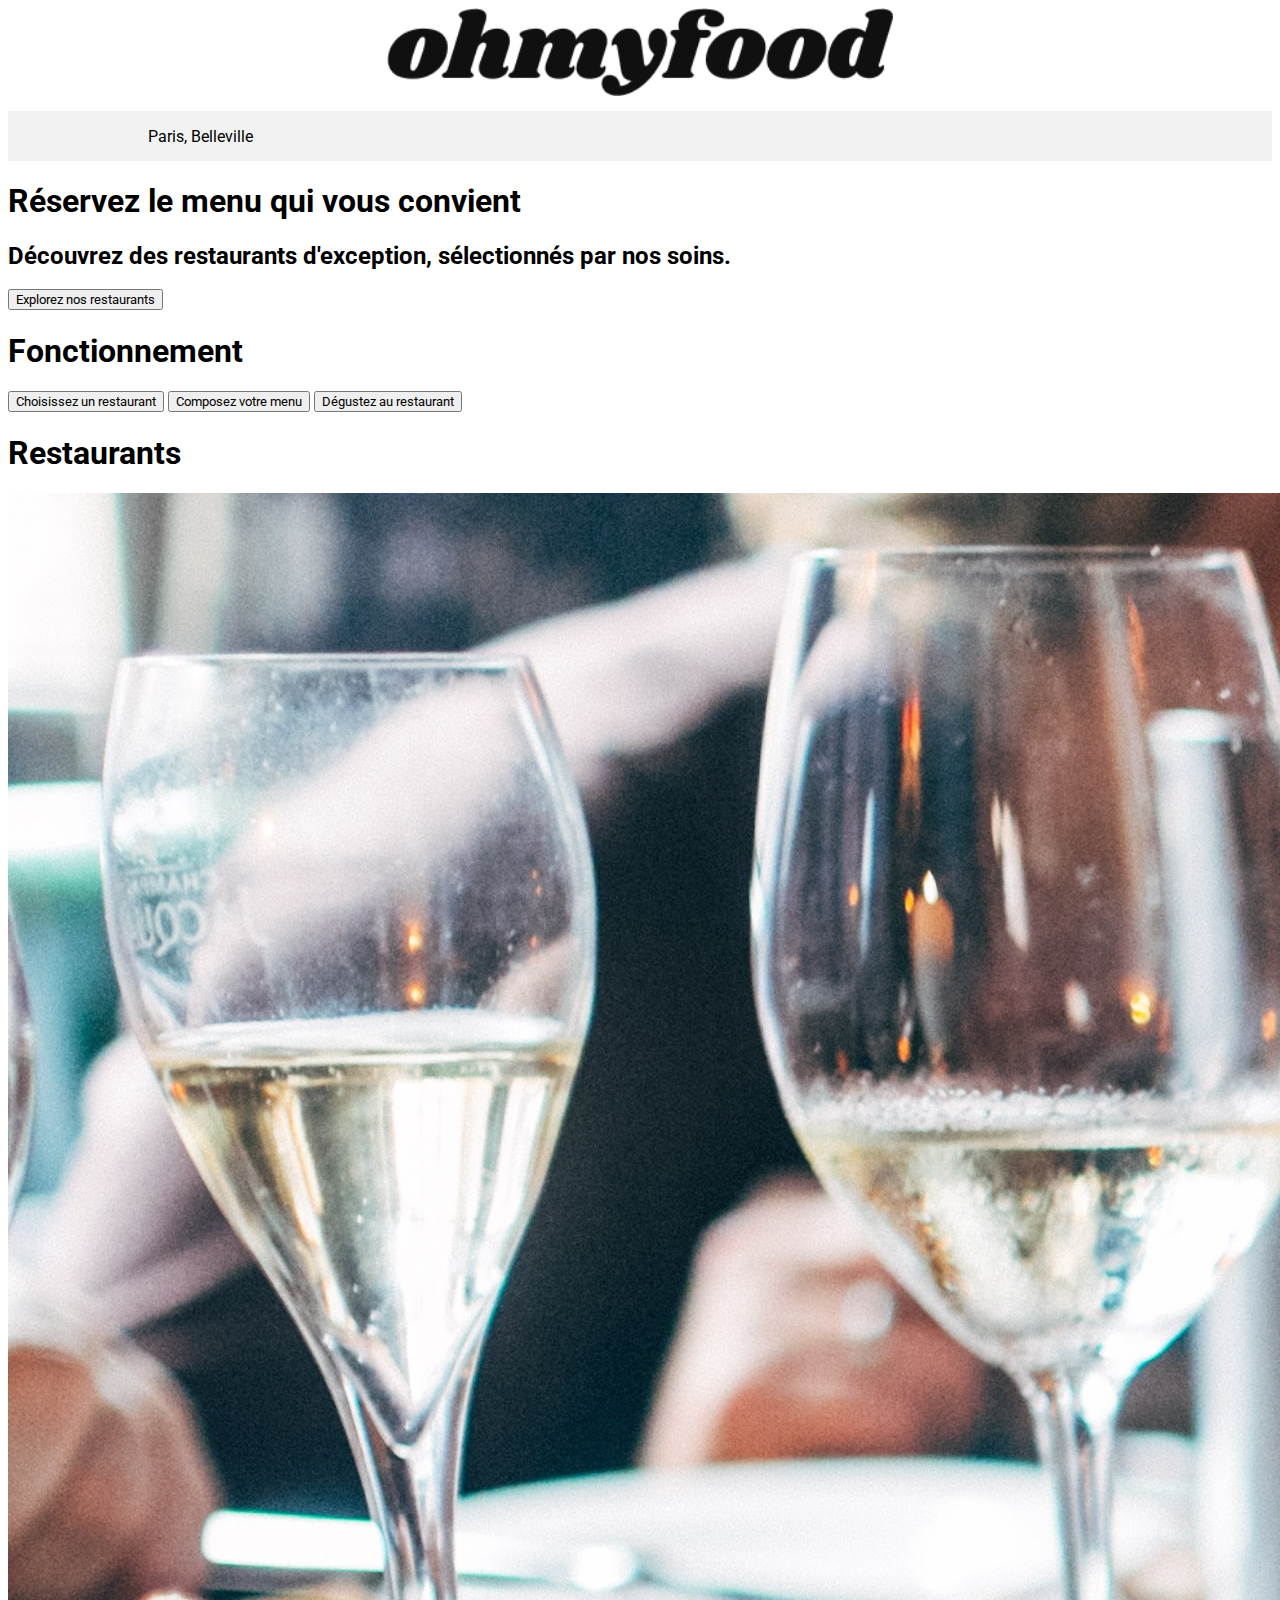
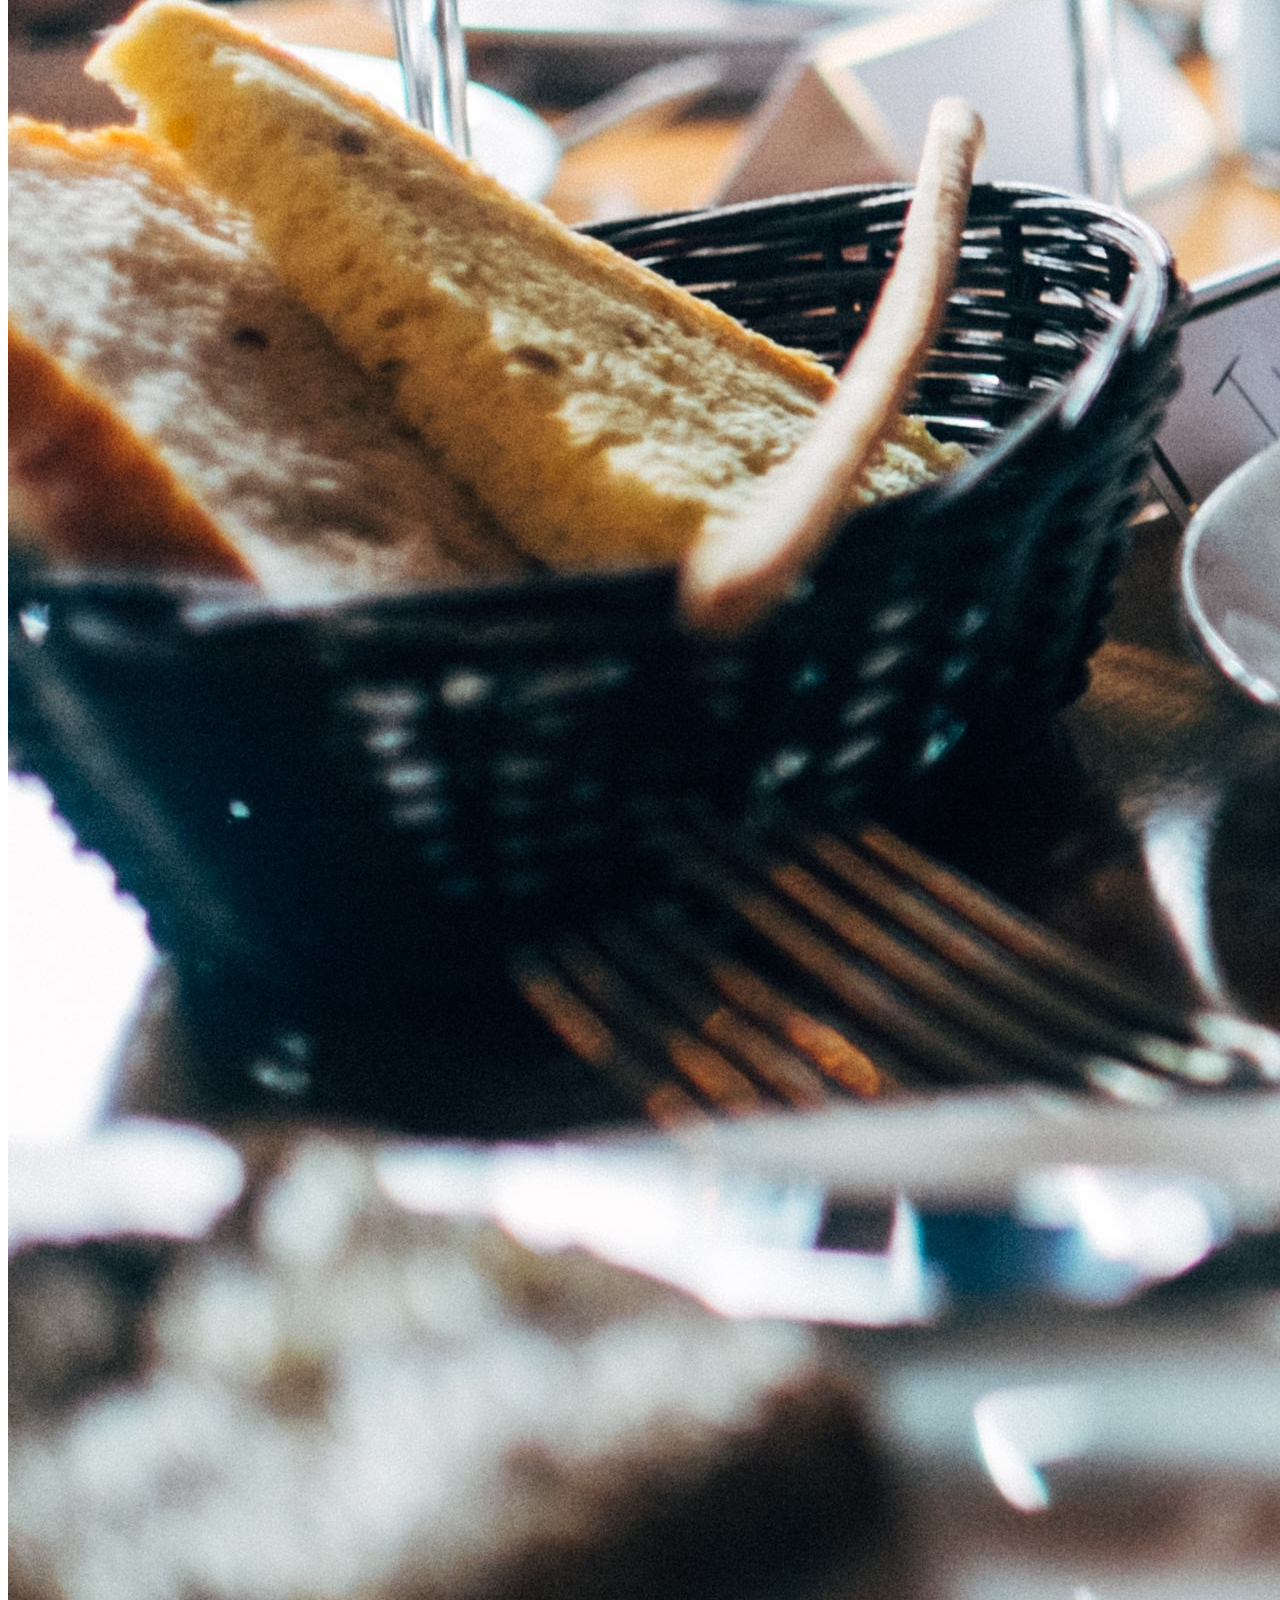
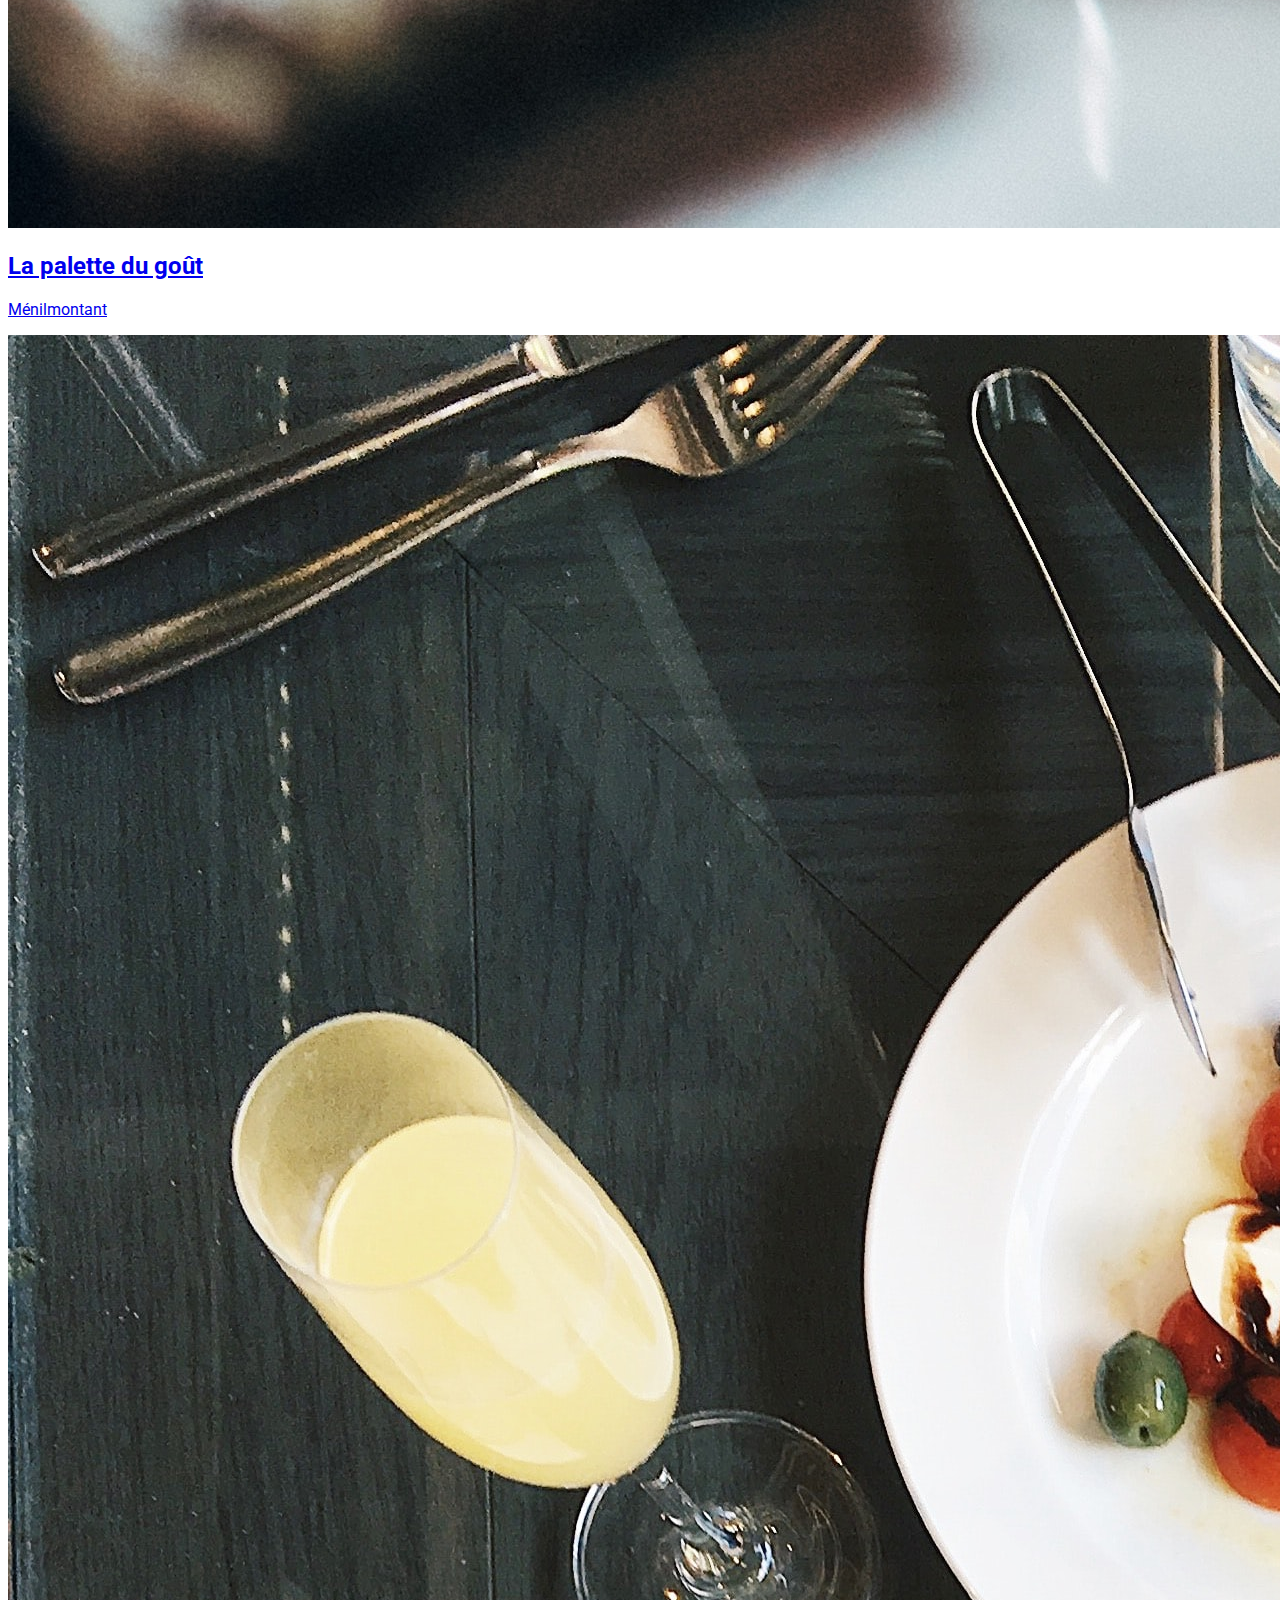
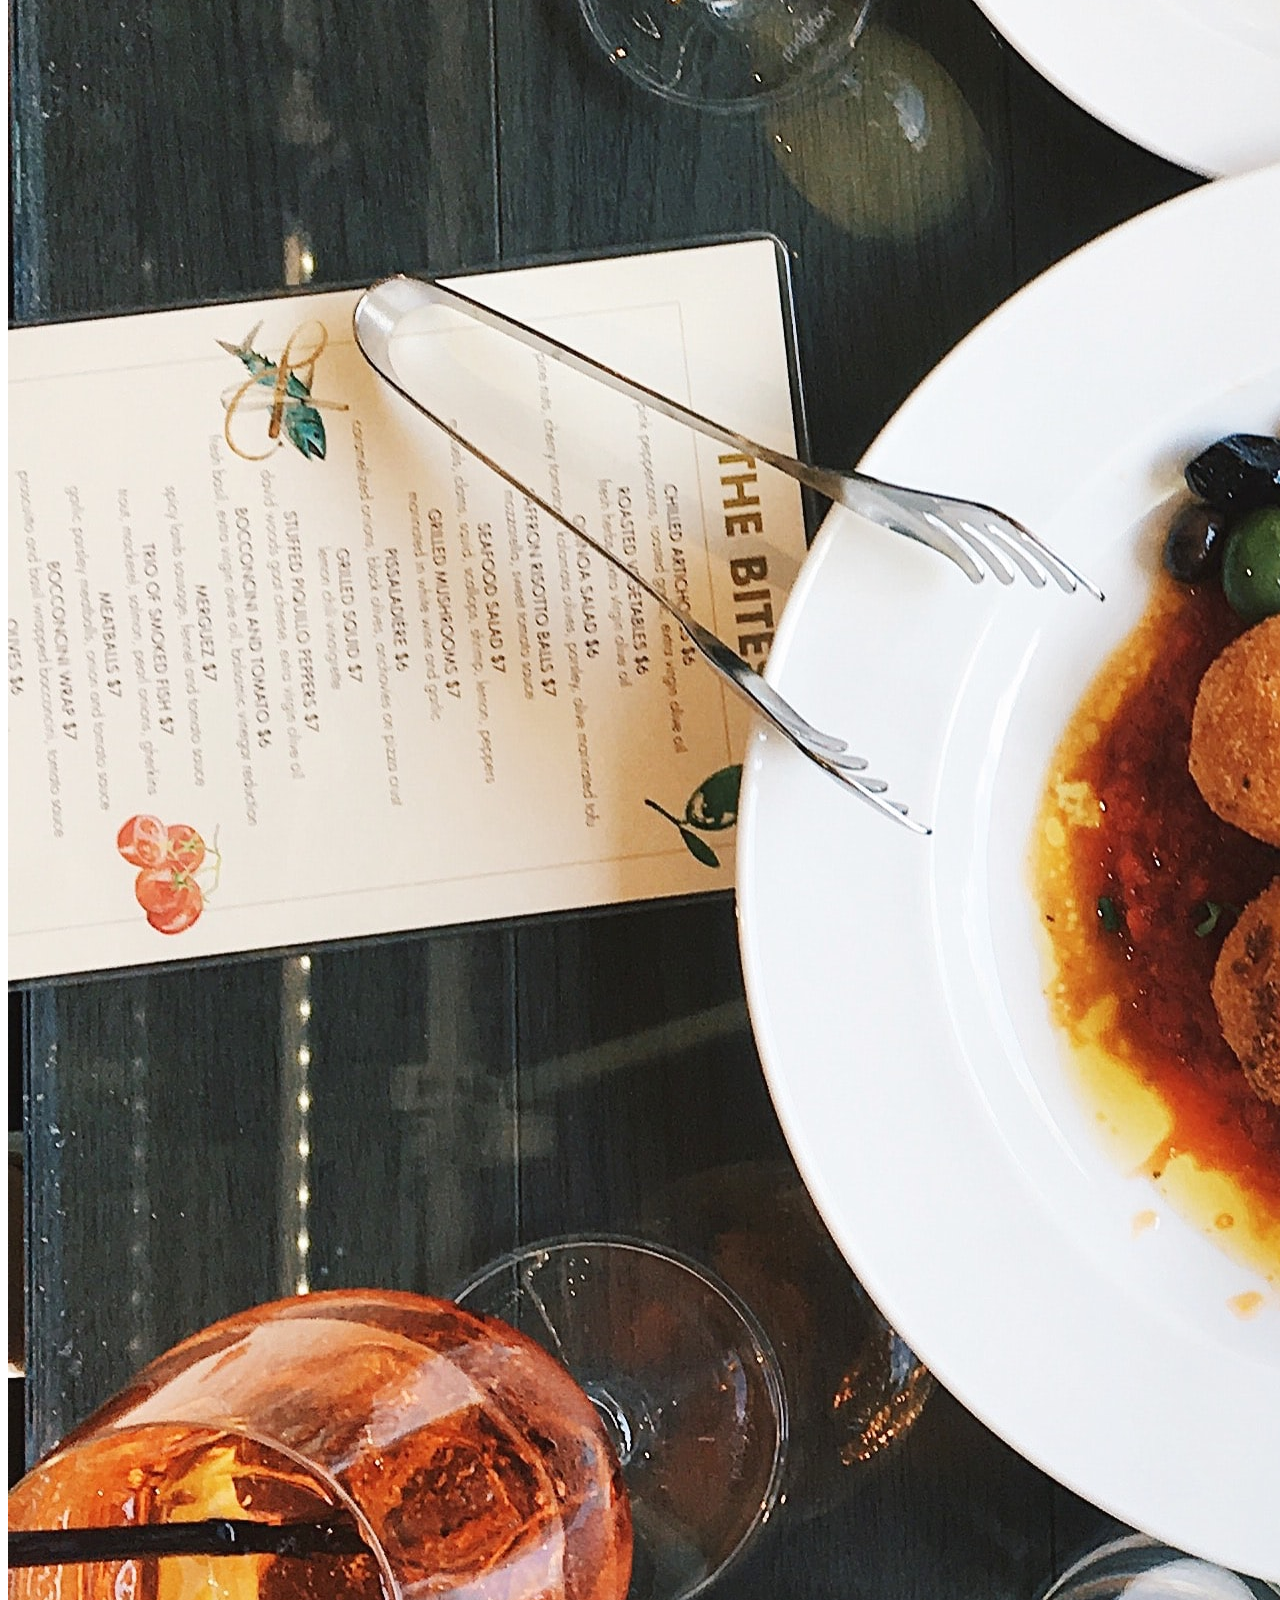
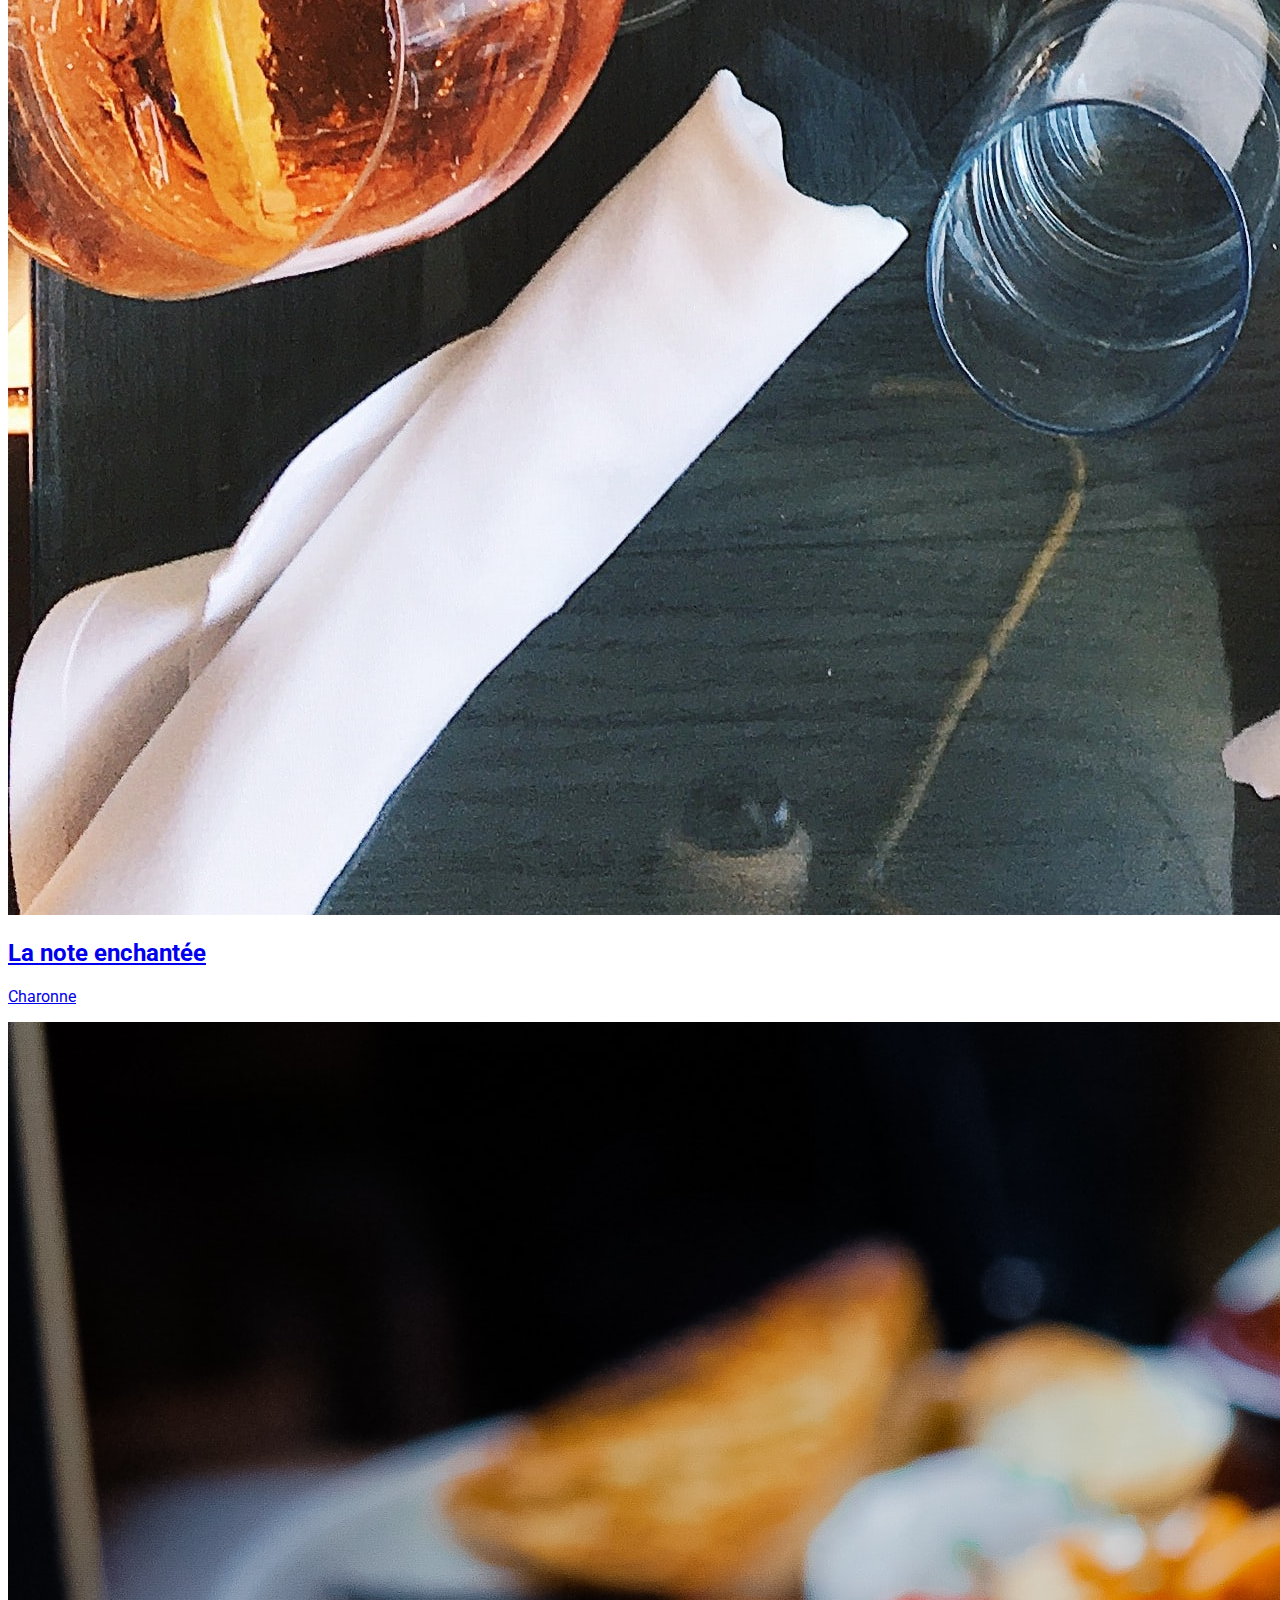
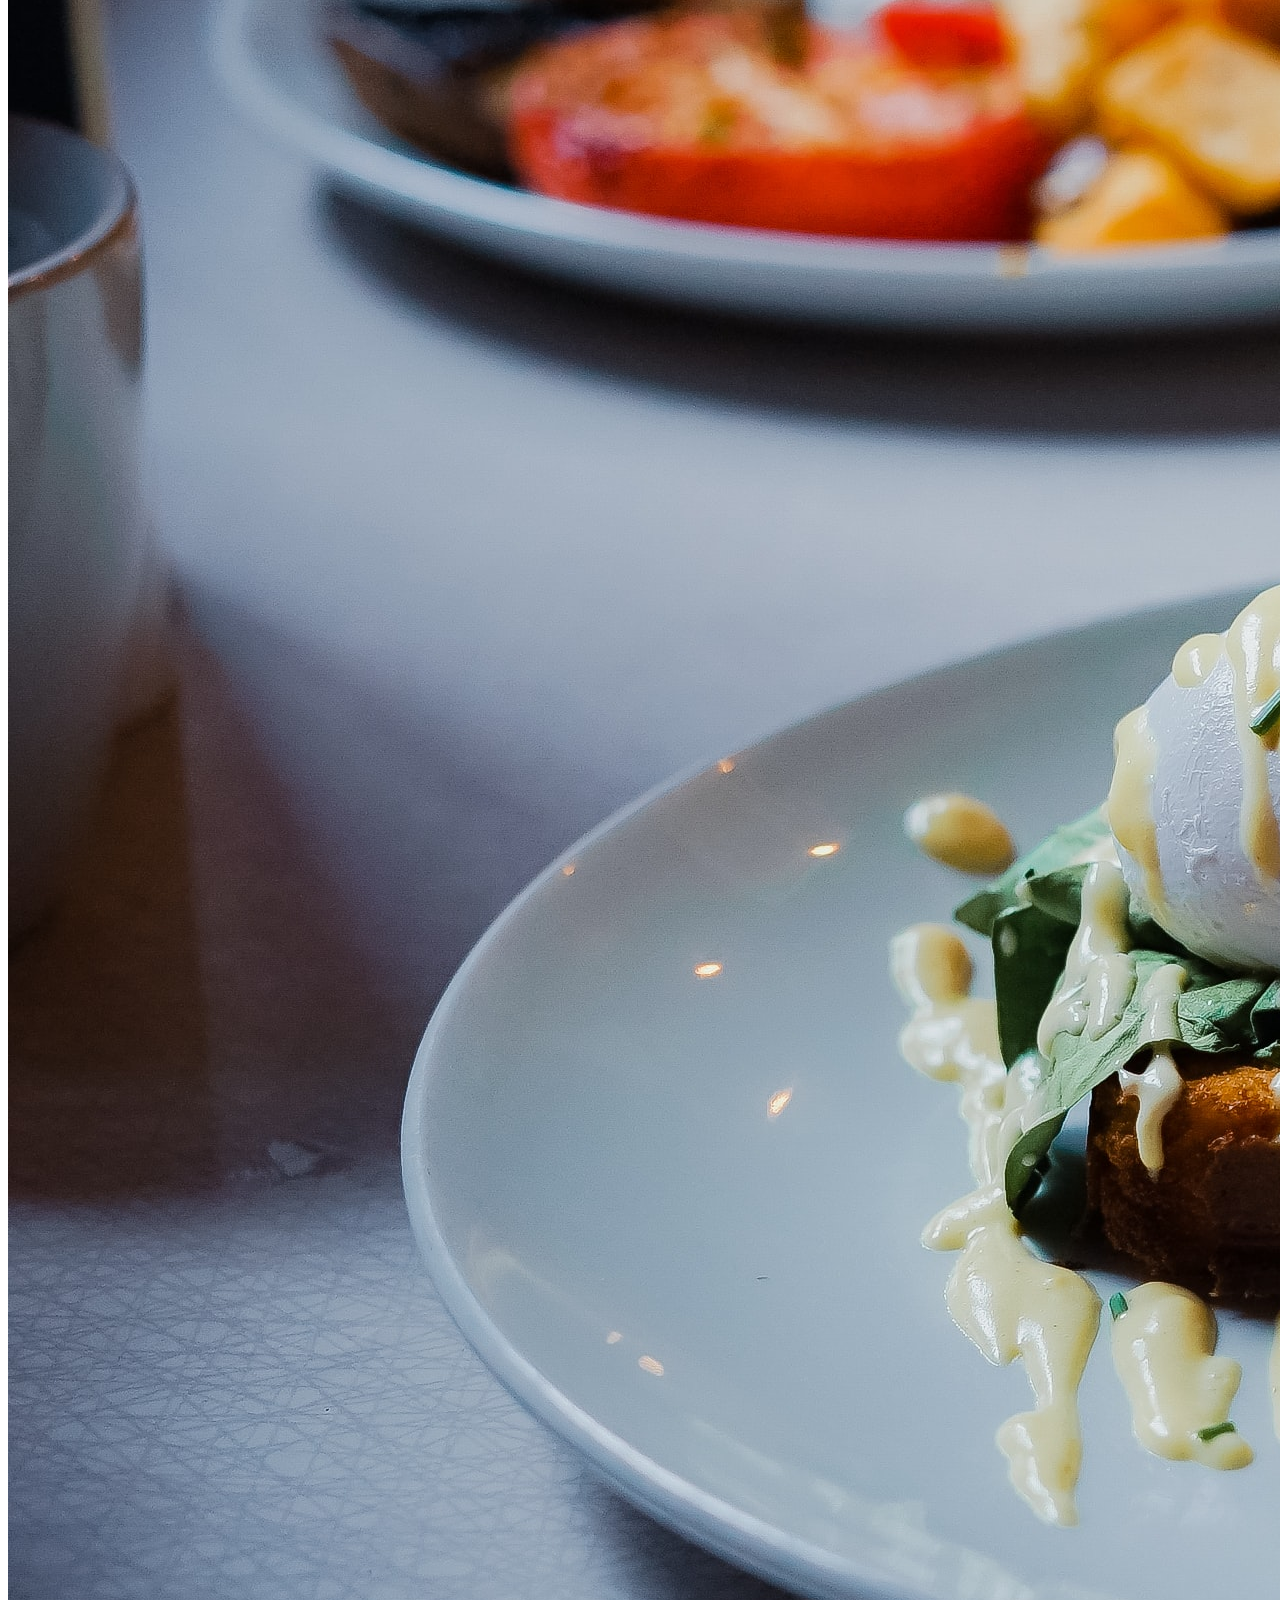
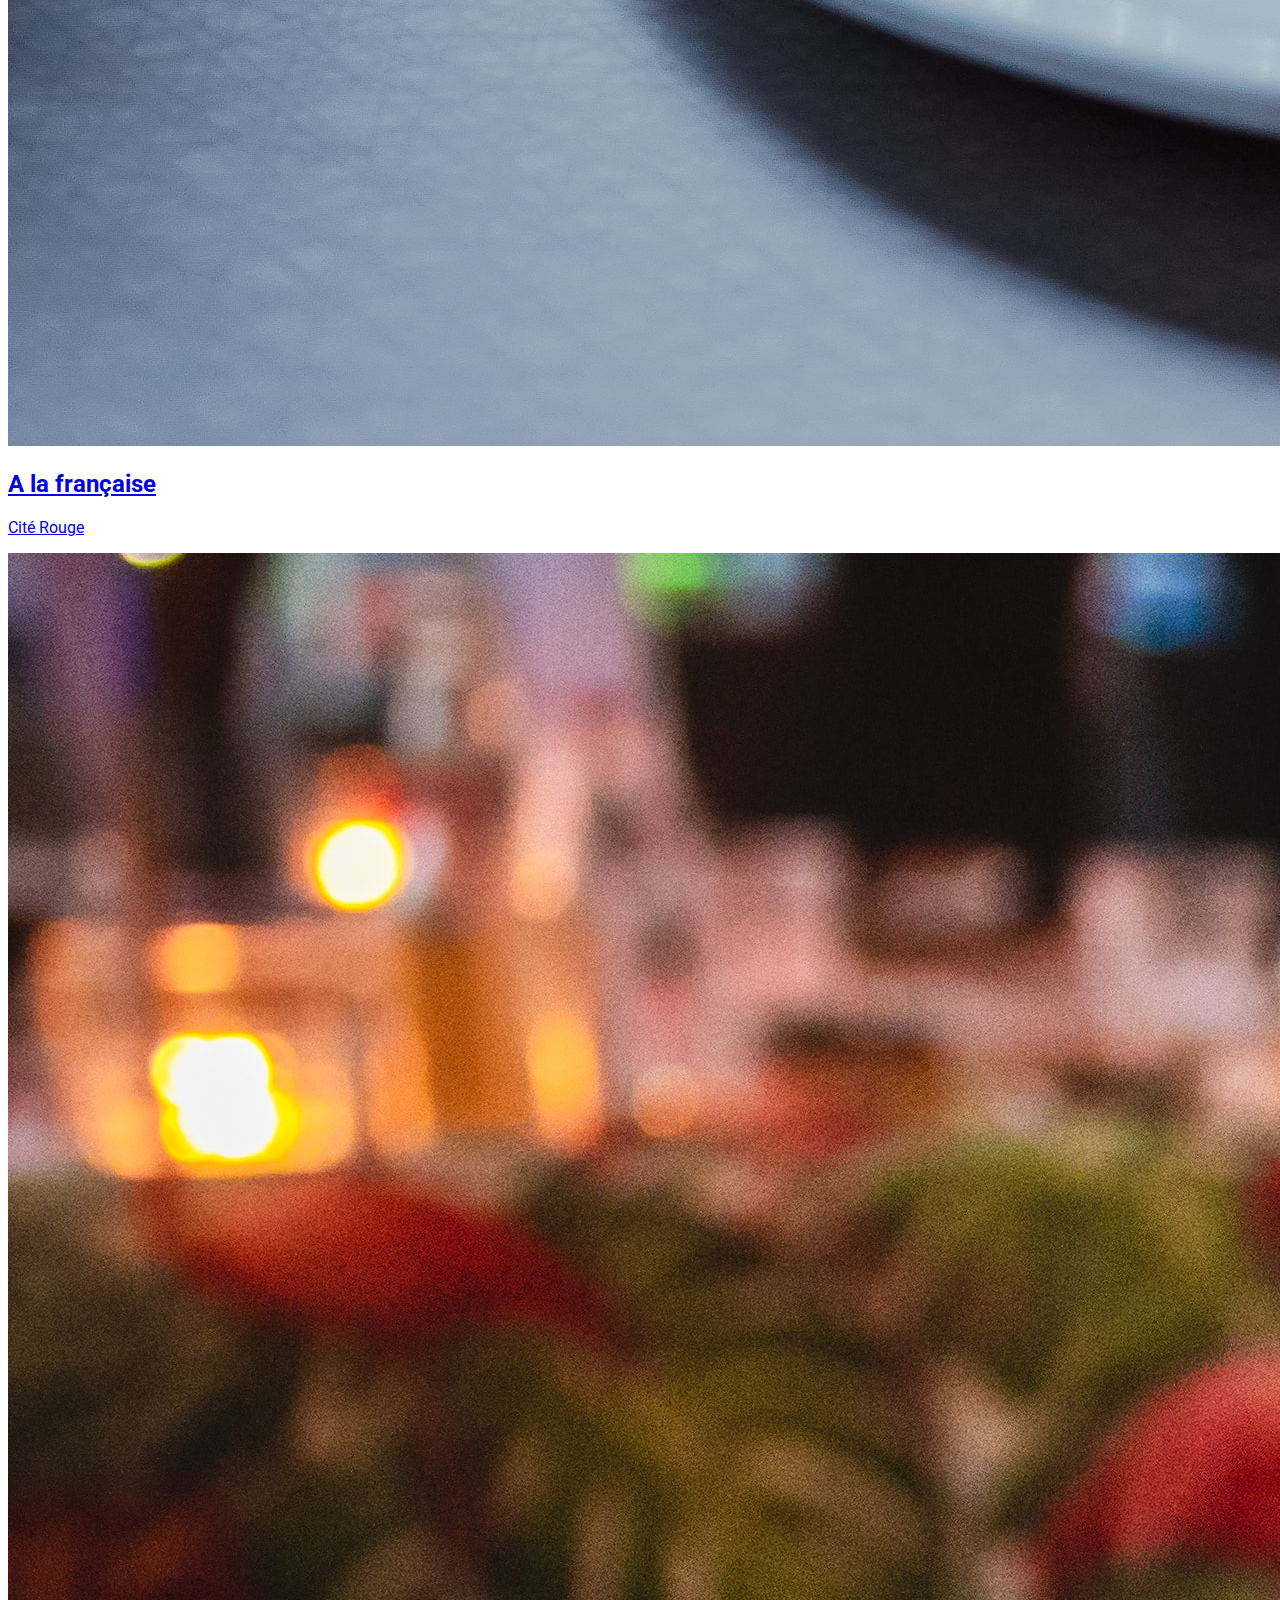
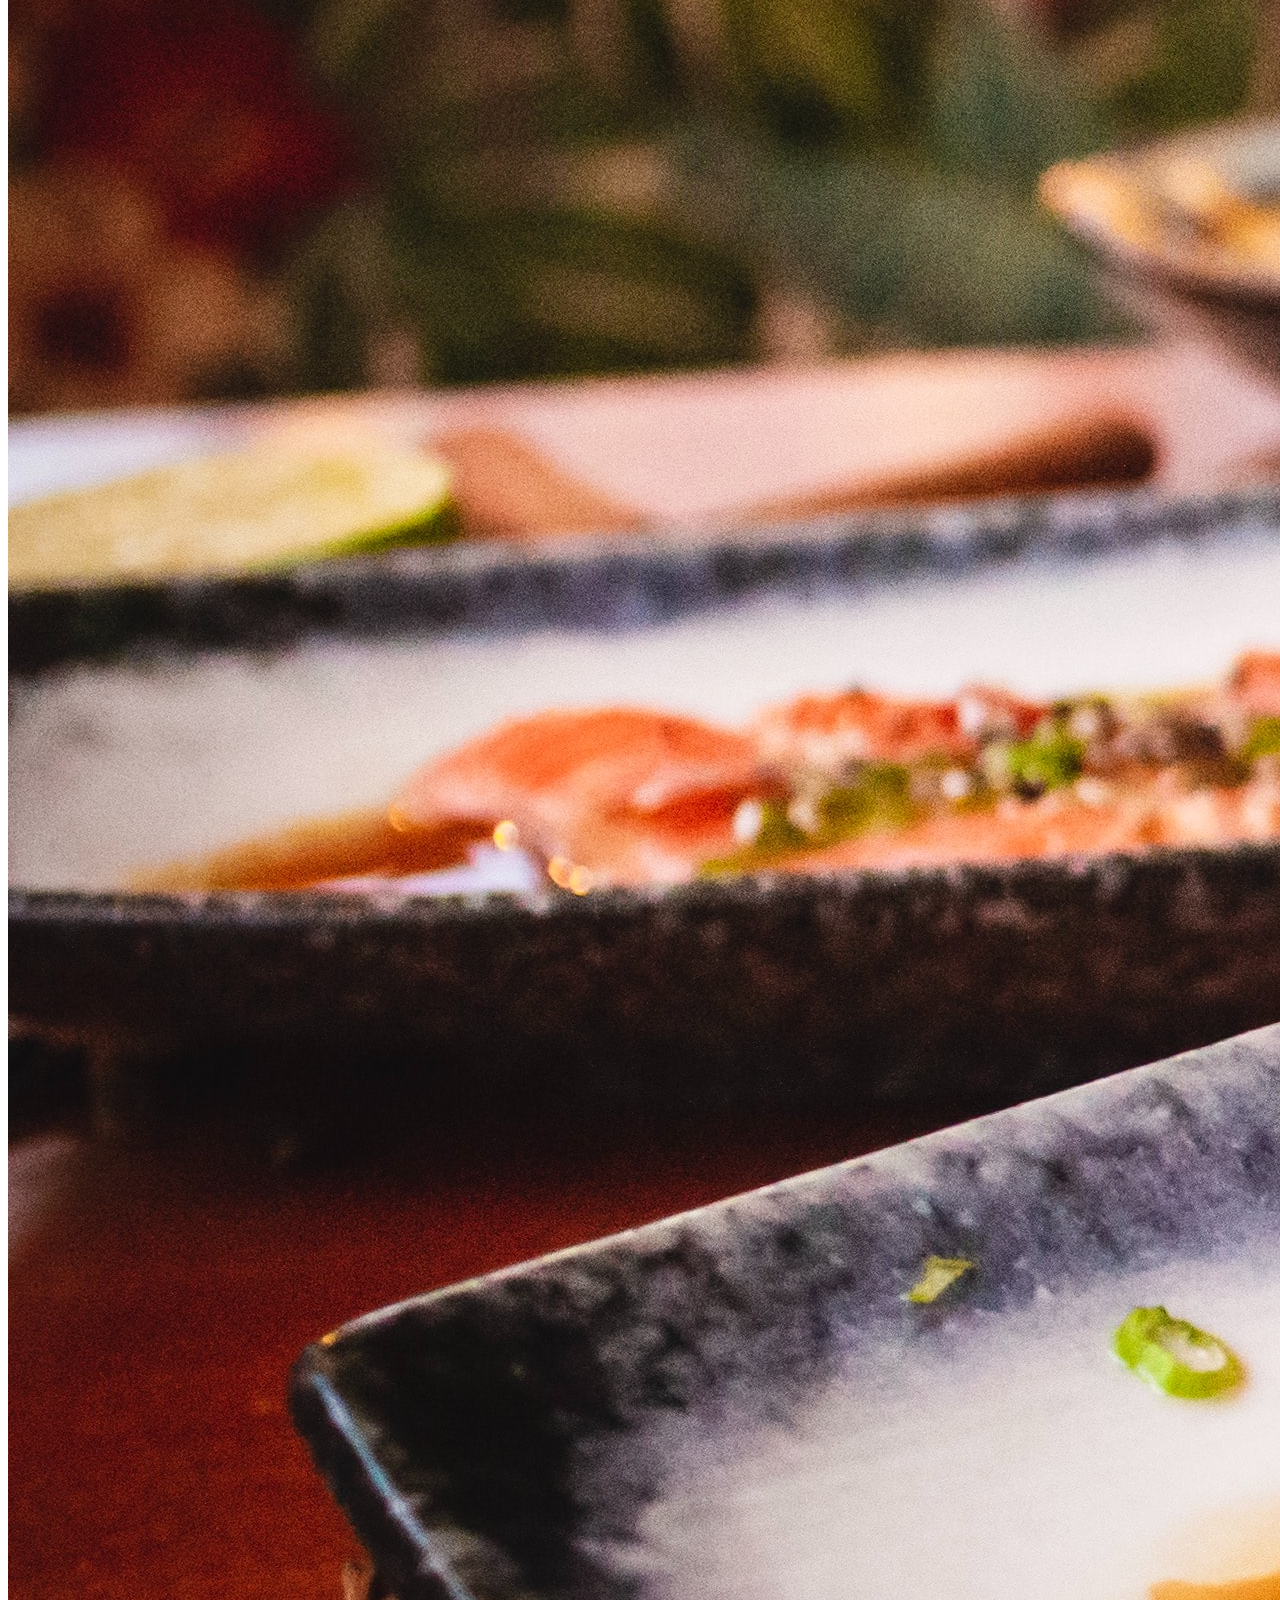
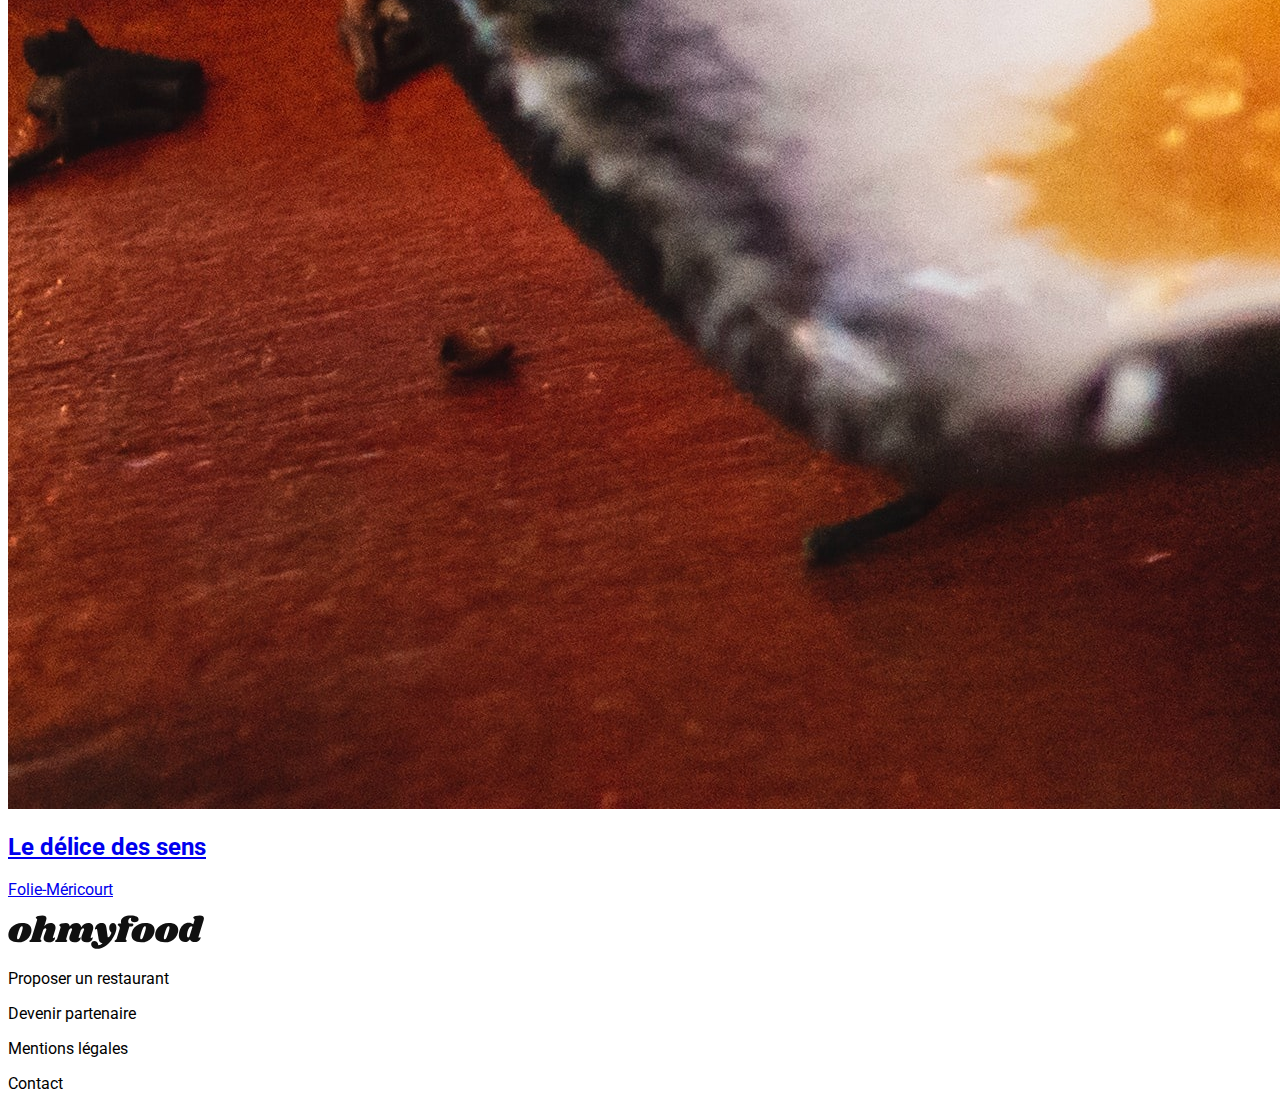
==== index.html @ d199bb00 "rectification mise à jour des dossiers du projet4" ====
<!DOCTYPE html>
<html lang="en">

<head>
   <meta charset="UTF-8">
   <meta name="viewport" content="width=device-width, initial-scale=1.0">
   <title>OhMyFoodParis</title>
   <link rel="stylesheet" href="assets/css/style.css">
   <link rel="stylesheet" href="https://cdnjs.cloudflare.com/ajax/libs/font-awesome/6.2.1/css/all.min.css"
      integrity="sha512-MV7K8+y+gLIBoVD59lQIYicR65iaqukzvf/nwasF0nqhPay5w/9lJmVM2hMDcnK1OnMGCdVK+iQrJ7lzPJQd1w=="
      crossorigin="anonymous" referrerpolicy="no-referrer" />
   <link rel="preconnect" href="https://fonts.googleapis.com">
   <link rel="preconnect" href="https://fonts.gstatic.com" crossorigin>
   <link href="https://fonts.googleapis.com/css2?family=Roboto&family=Shrikhand&display=swap" rel="stylesheet">
</head>

<body>
   <header>
      <div class="accueil-logo">
         <img src="images/logo/ohmyfood.png" alt="Logo Ohmyfood">
      </div>
   </header>
   <main>
      <div class="location">
         <i class="fa-solid fa-location-dot"></i>
         <p>Paris, Belleville</p>
      </div>
      <div>
         <h1 class="reserve">Réservez le menu qui vous convient</h1>
         <h2>Découvrez des restaurants d'exception, sélectionnés par nos soins.</h2>
         <button>Explorez nos restaurants</button>
      </div>
      <div class="fonctionnement">
         <h1 class="fonction">Fonctionnement</h1>
         <button><i class="fa-solid fa-mobile-screen"></i>Choisissez un restaurant</button>
         <button><i class="fa-solid fa-list"></i>Composez votre menu</button>
         <button><i class="fa-solid fa-store"></i>Dégustez au restaurant</button>
      </div>
      <h1 class="restaurants">Restaurants</h1>
      <a href="restaurants/Page-la-palette-du-goût.html">
         <article class="la-palette-du-goût-card">
            <img src="images/restaurants/jay-wennington-N_Y88TWmGwA-unsplash.jpg" alt="La palette du goût">
            <div class="card-content">
               <div class="card-txt">
                  <h2 class="card-title">La palette du goût</h2>
                  <p class="card-subtitle">Ménilmontant</p>
               </div>
               <i class="fa-regular fa-heart"></i>
            </div>
         </article>
      </a>
      <a href="restaurants/Page-la-note-enchantée.html">
         <article class="la-note-enchantée-card">
            <img src="images/restaurants/stil-u2Lp8tXIcjw-unsplash.jpg" alt="La note enchantée">
            <div class="card-content">
               <div class="card-txt">
                  <h2 class="card-title">La note enchantée</h2>
                  <p class="card-subtitle">Charonne</p>
               </div>
               <i class="fa-regular fa-heart"></i>
            </div>
         </article>
      </a>
      <a href="restaurants/Page-A-la-française.html">
         <article class="a-la-française-card">
            <img src="images/restaurants/toa-heftiba-DQKerTsQwi0-unsplash.jpg" alt="A la française">
            <div class="card-content">
               <div class="card-txt">
                  <h2 class="card-title">A la française</h2>
                  <p class="card-subtitle">Cité Rouge</p>
               </div>
               <i class="fa-regular fa-heart"></i>
            </div>
         </article>
      </a>
      <a href="restaurants/Page-le-délice-des-sens.html">
         <article class="le-délice-des-sens-card">
            <img src="images/restaurants/louis-hansel-shotsoflouis-qNBGVyOCY8Q-unsplash.jpg" alt="Le délice des sens">
            <div class="card-content">
               <div class="card-txt">
                  <h2 class="card-title">Le délice des sens</h2>
                  <p class="card-subtitle">Folie-Méricourt</p>
               </div>
               <i class="fa-regular fa-heart"></i>
            </div>
         </article>
      </a>
   </main>
   <footer>
      <div class="footer-logo">
         <img src="images/logo/ohmyfood@2x.svg" alt="Logo Ohmyfood">
      </div>
      <div class="menu-footer">
         <div class="proposition">
            <i class="fa-solid fa-utensils"></i>
            <p>Proposer un restaurant</p>
         </div>
         <div class="partner">
            <i class="fa-solid fa-handshake-angle"></i>
            <p>Devenir partenaire</p>
         </div>
         <p>Mentions légales</p>
         <p>Contact</p>
      </div>
   </footer>

</body>

</html>
---- assets/css/style.css ----
/* Général */

* {
  font-family: 'Roboto', sans-serif;
}
/* HEADER */

.accueil-logo img {
  width: 40%;
  display: block;
  margin: auto;
}

.fa-location-dot {
  height: 55px;
  width: 40px;
  padding-left: 100px;
  padding-top: 16px;
  text-align: center;
  display: flex;
  align-items: center;
  justify-content: center;
}

.location {
  width: 100%;
  height: 50px;
  display: flex;
  flex-direction: row;
  margin-top: 15px;
  background-color: #f2f2f2;
}

.location p {
  padding-top: 0px;
}
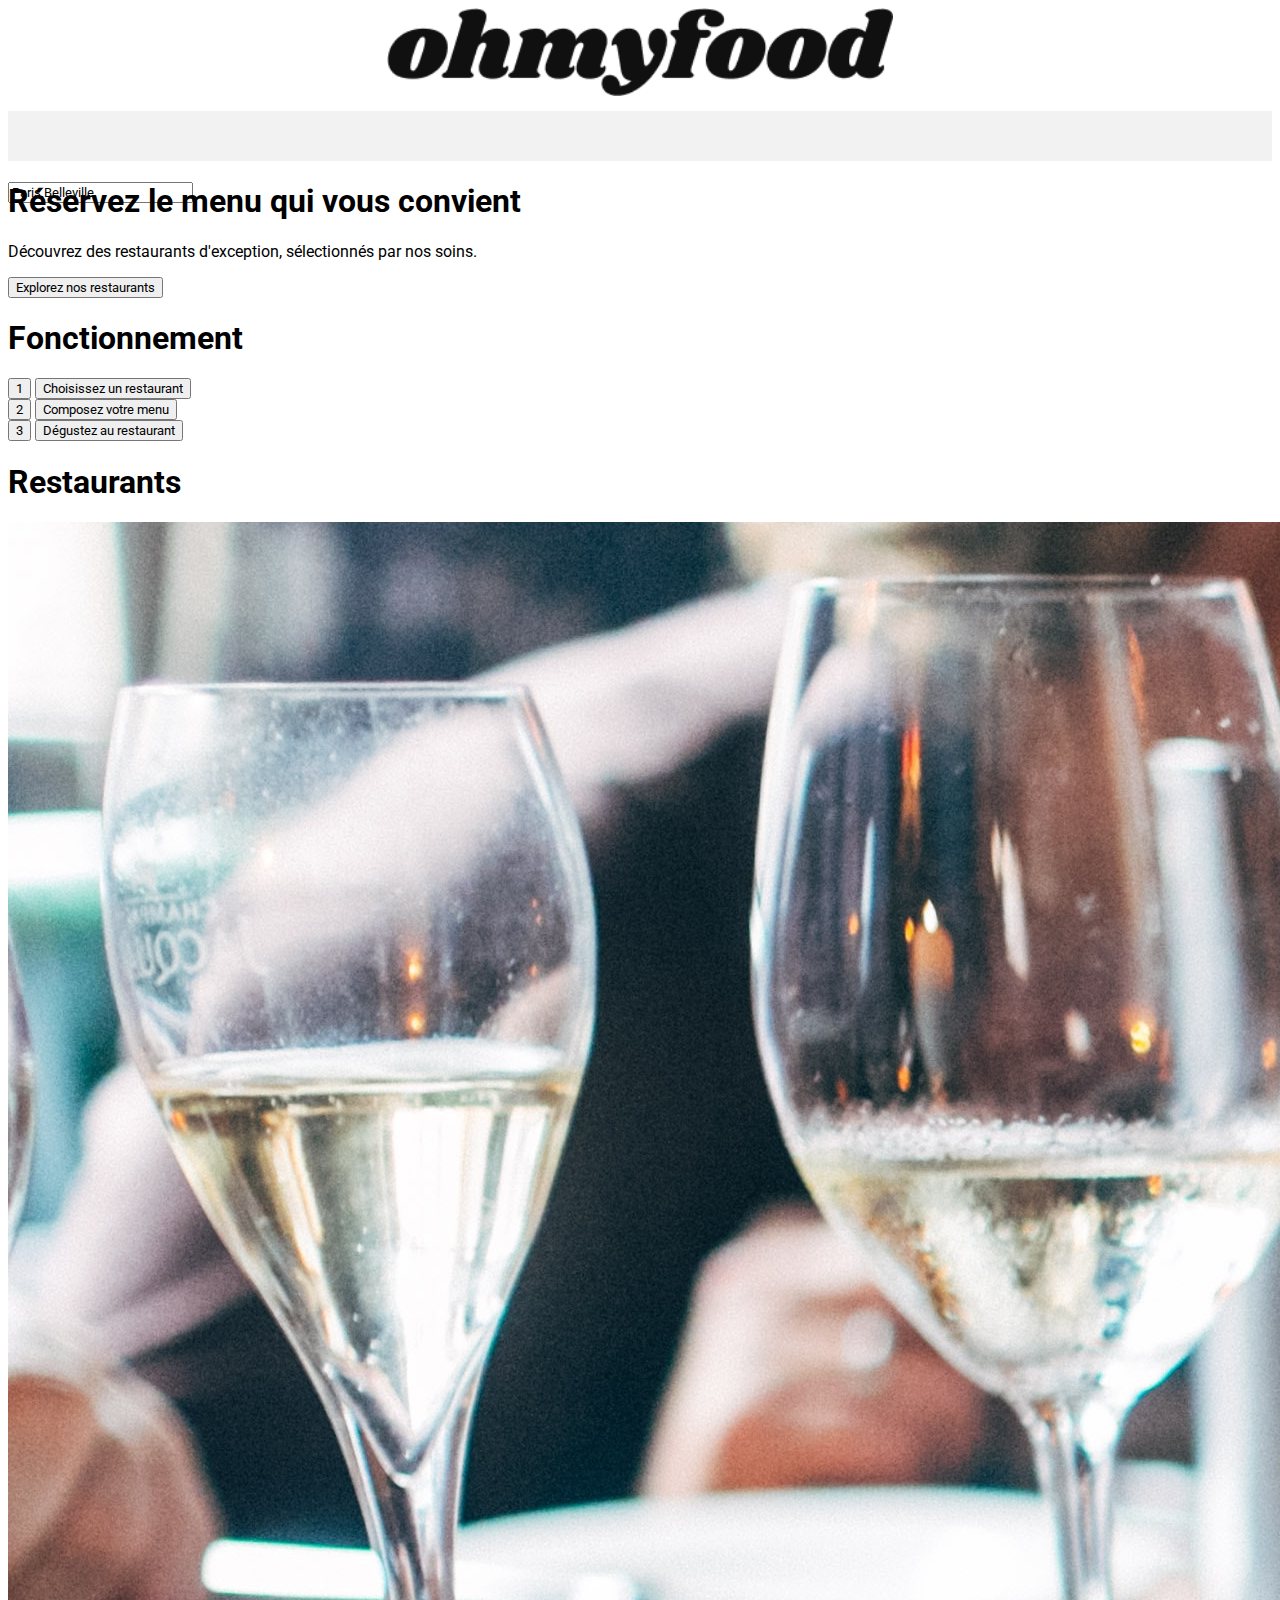
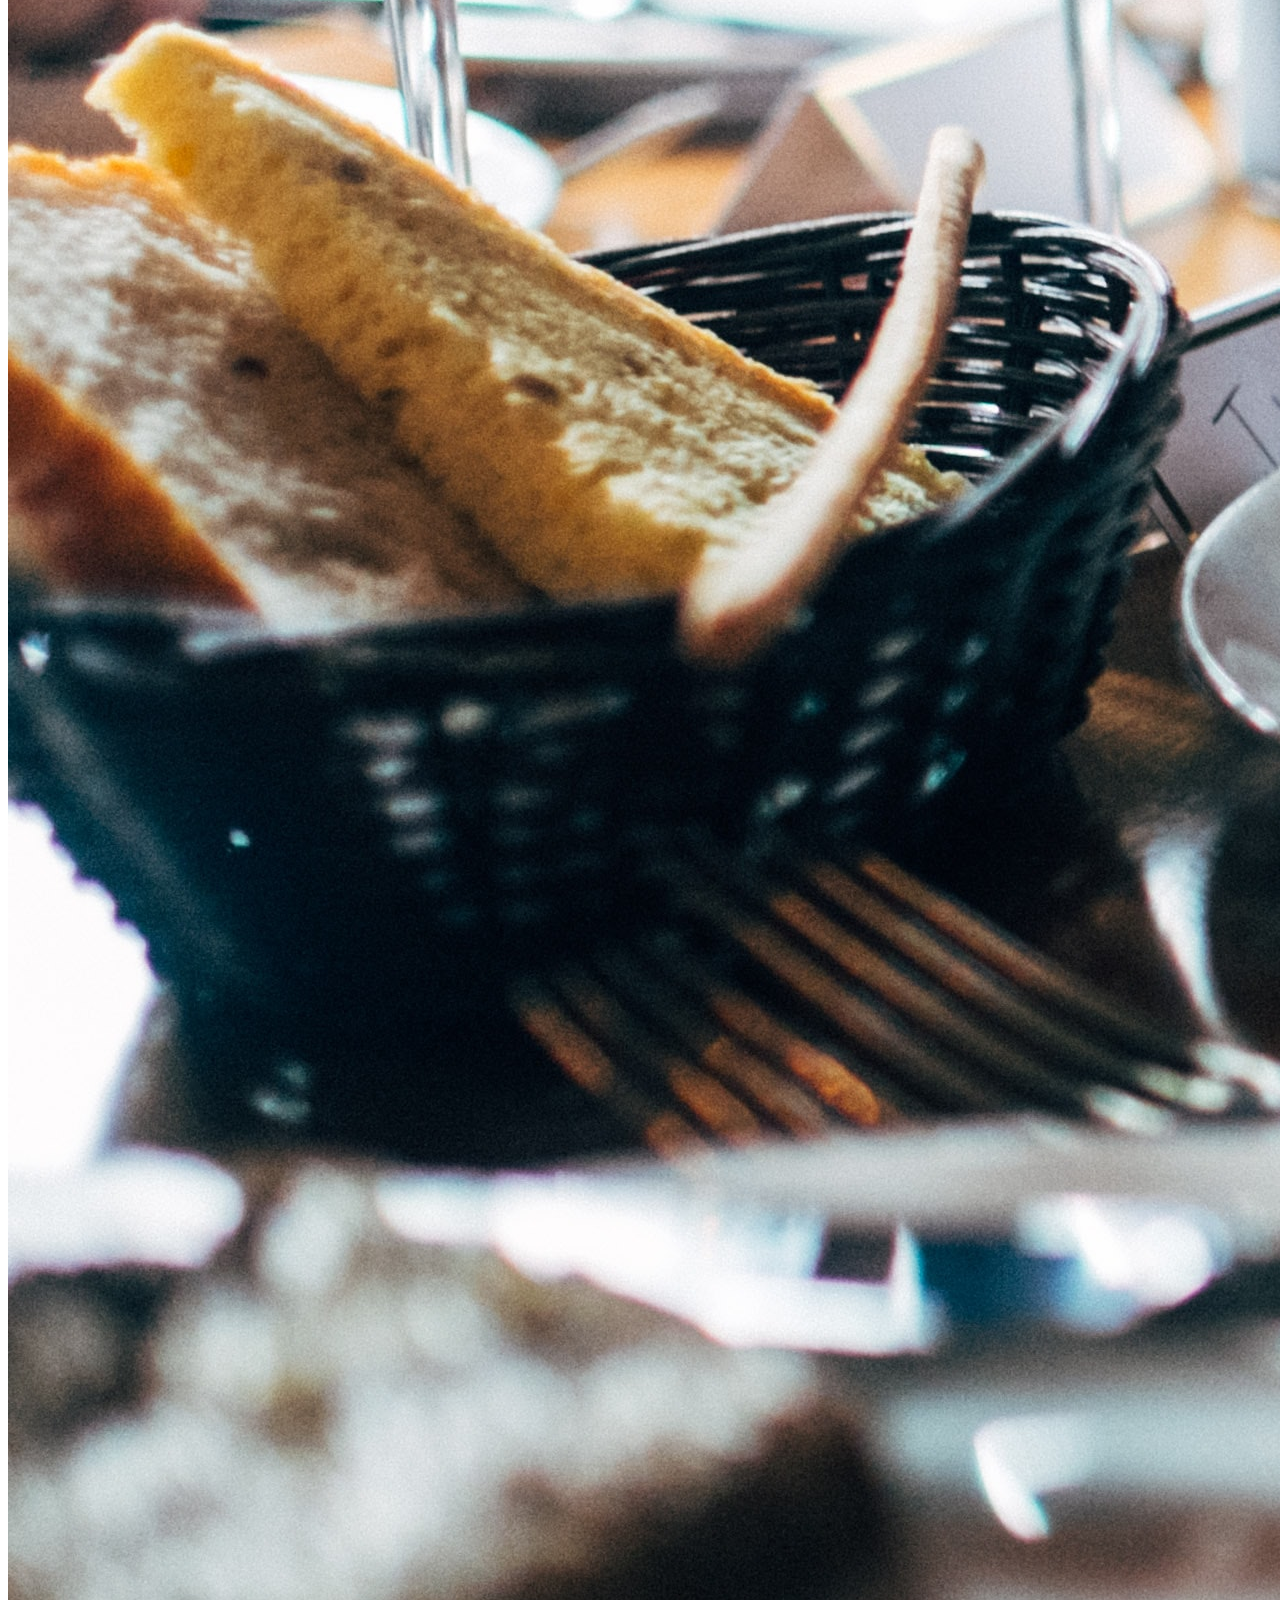
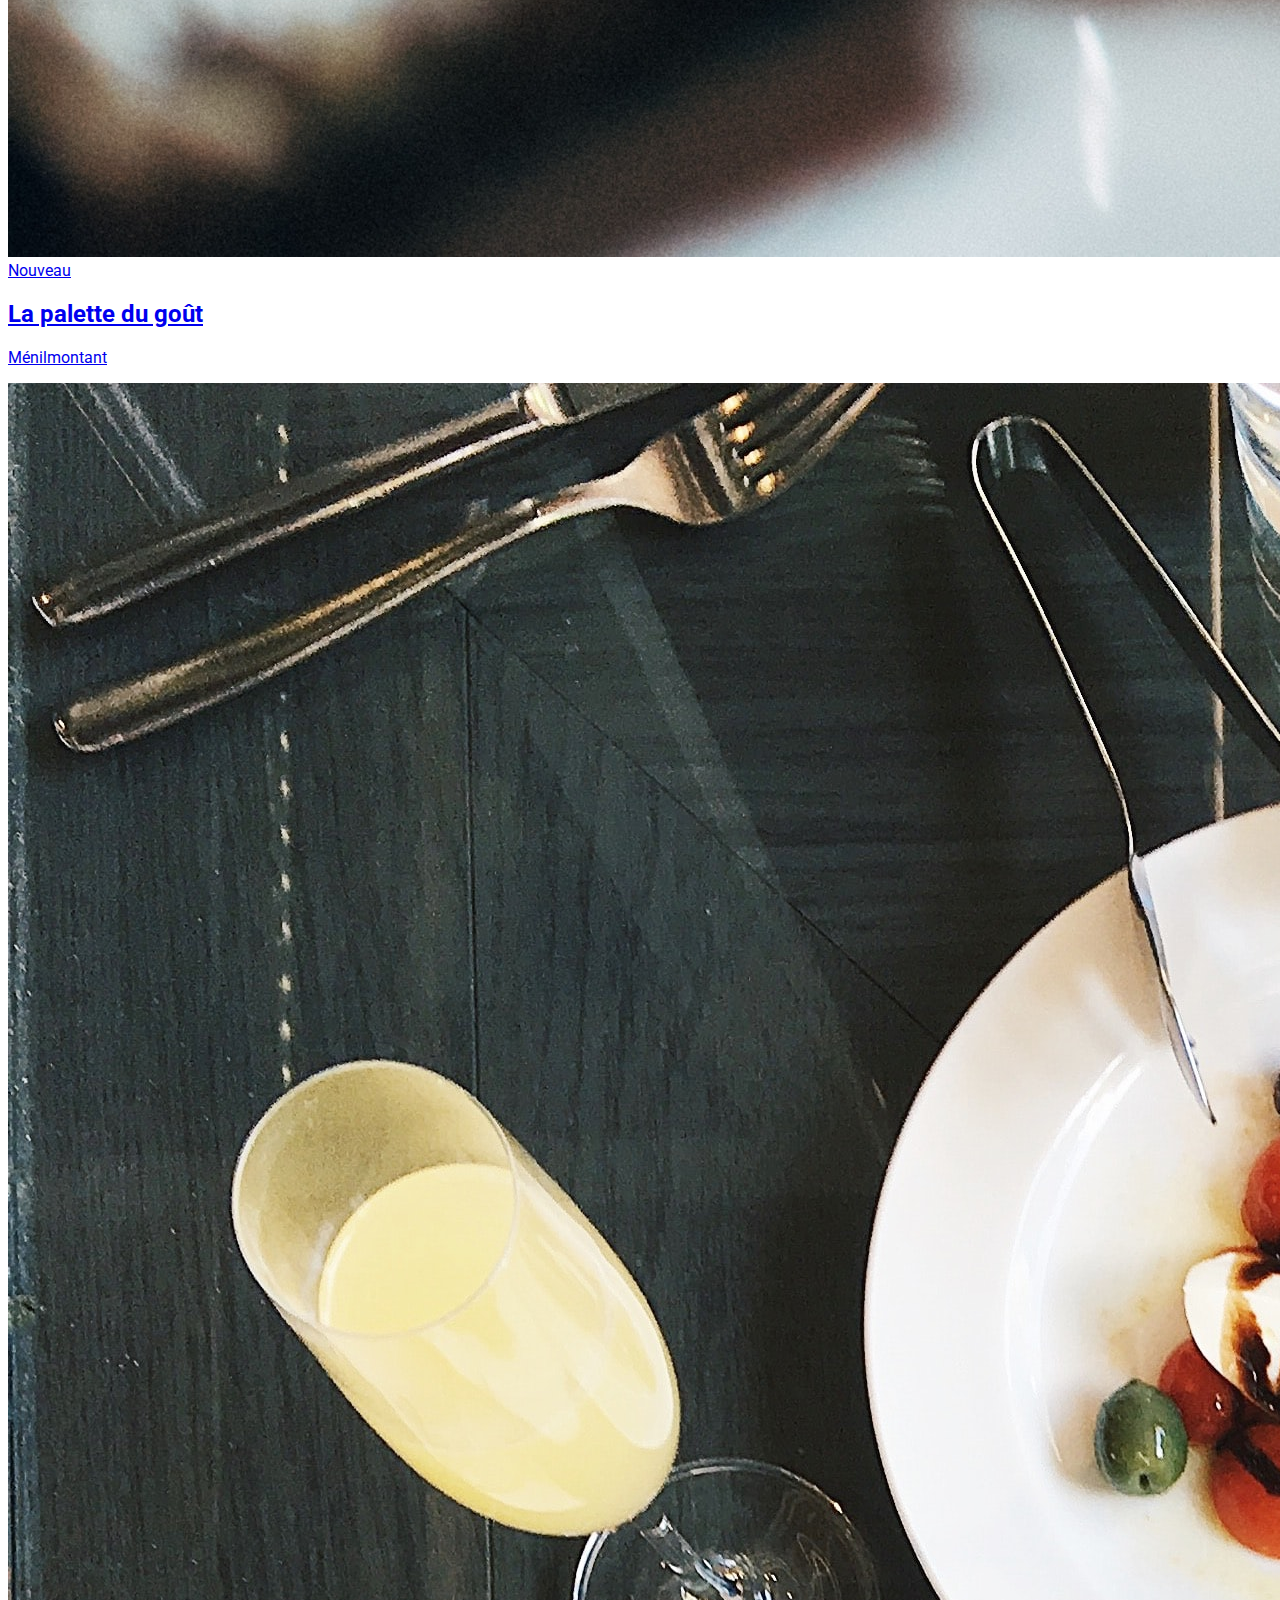
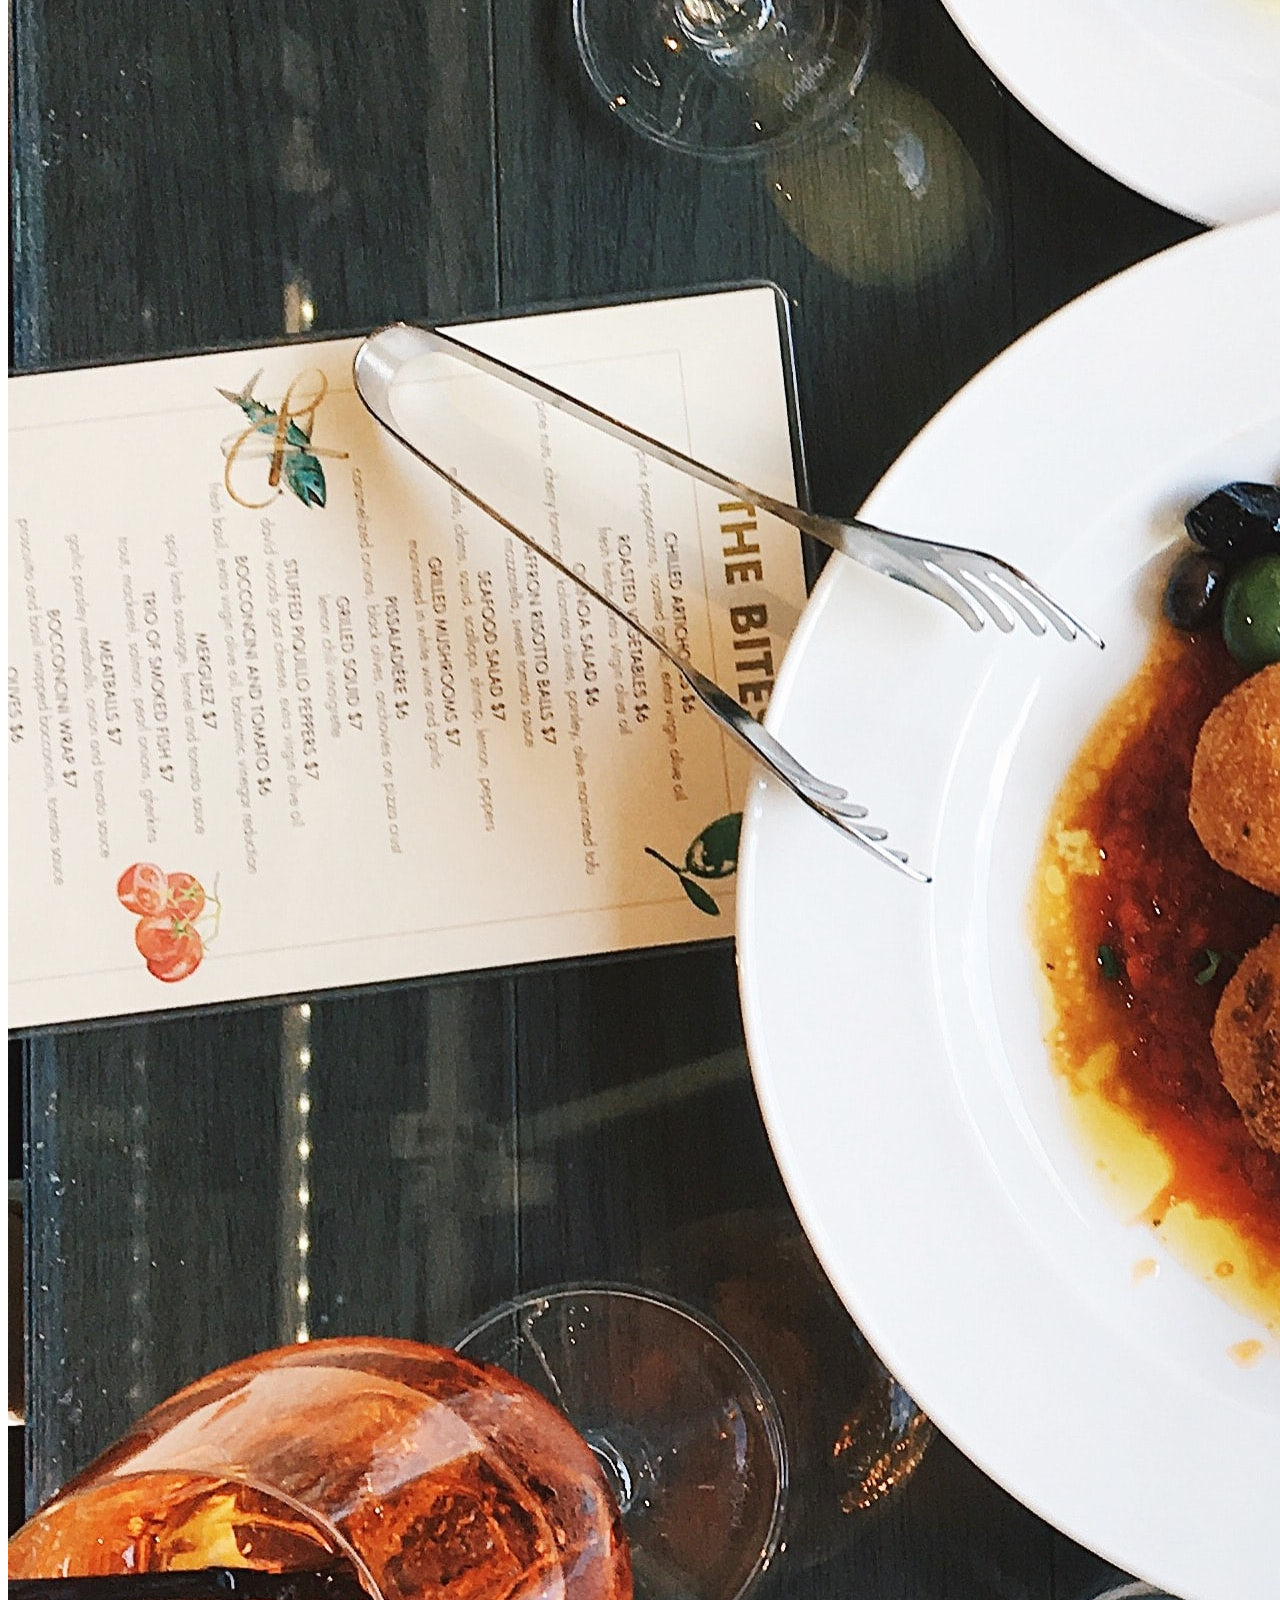
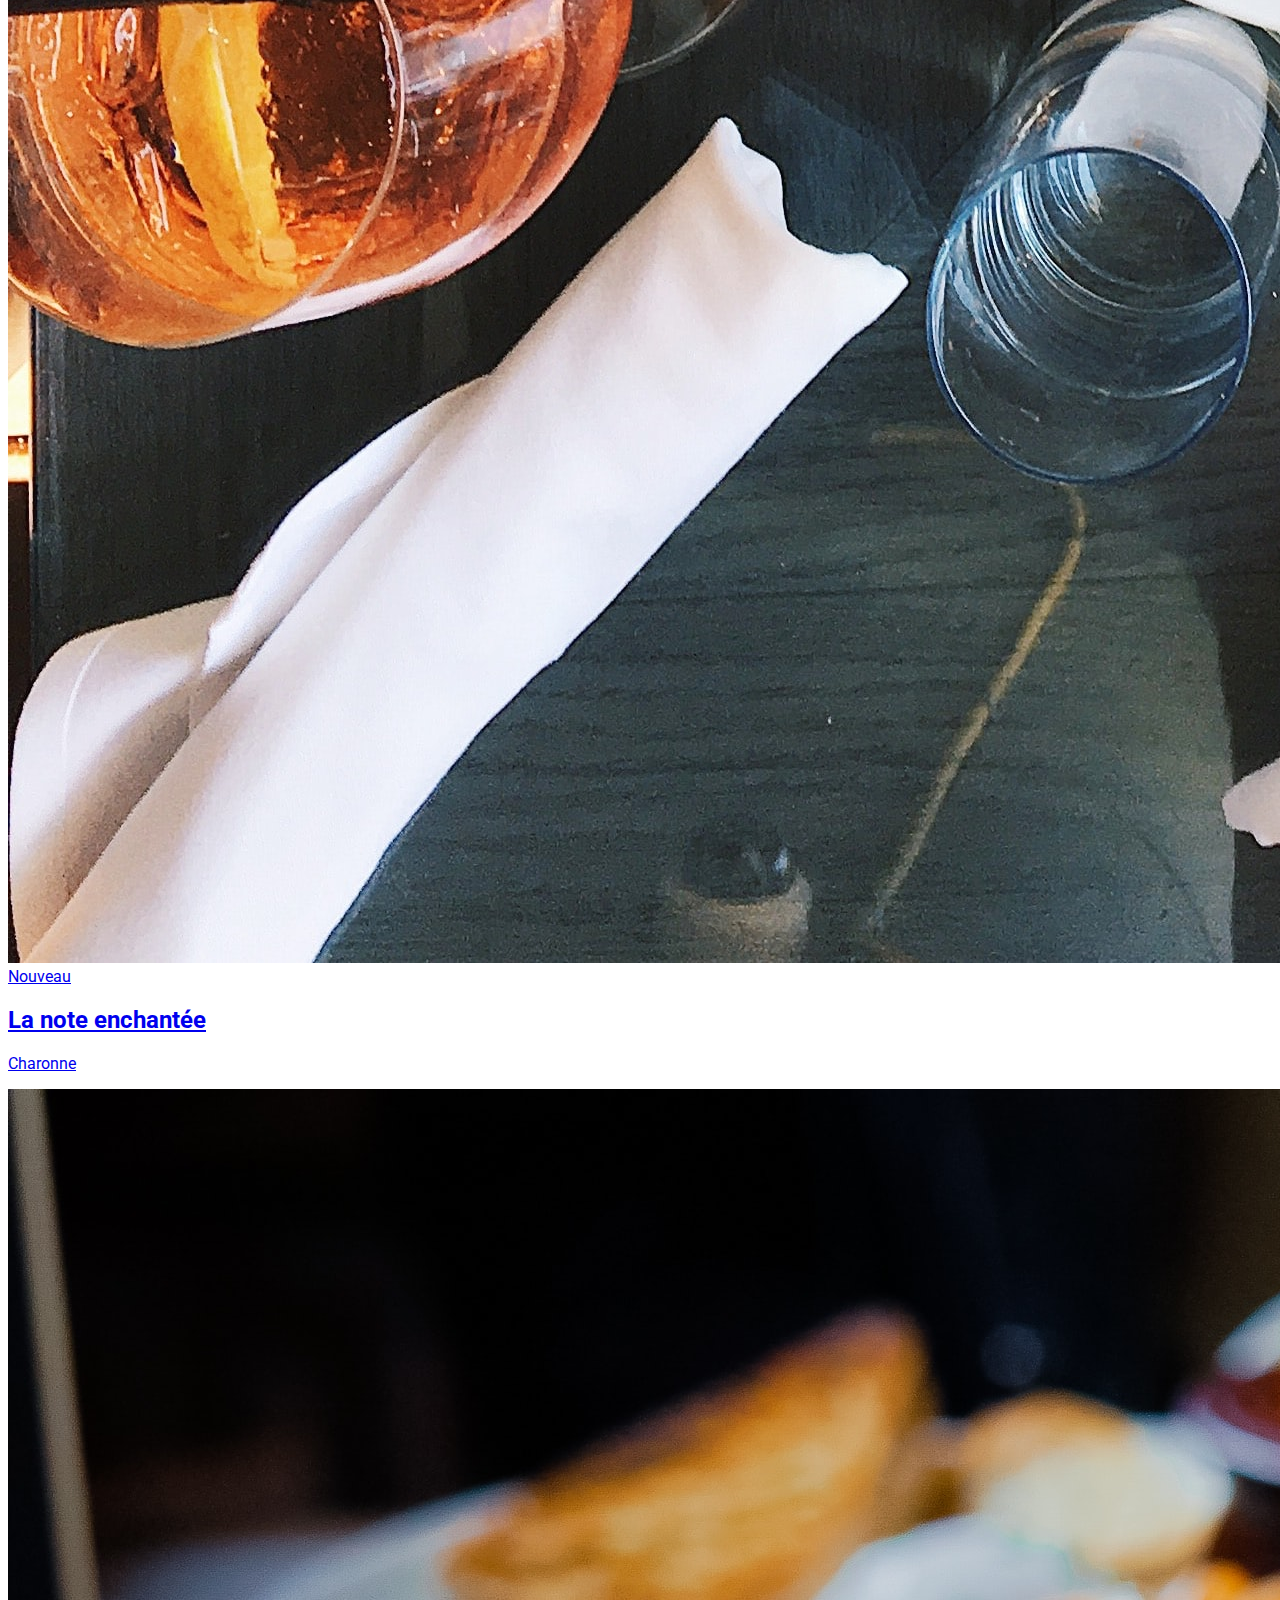
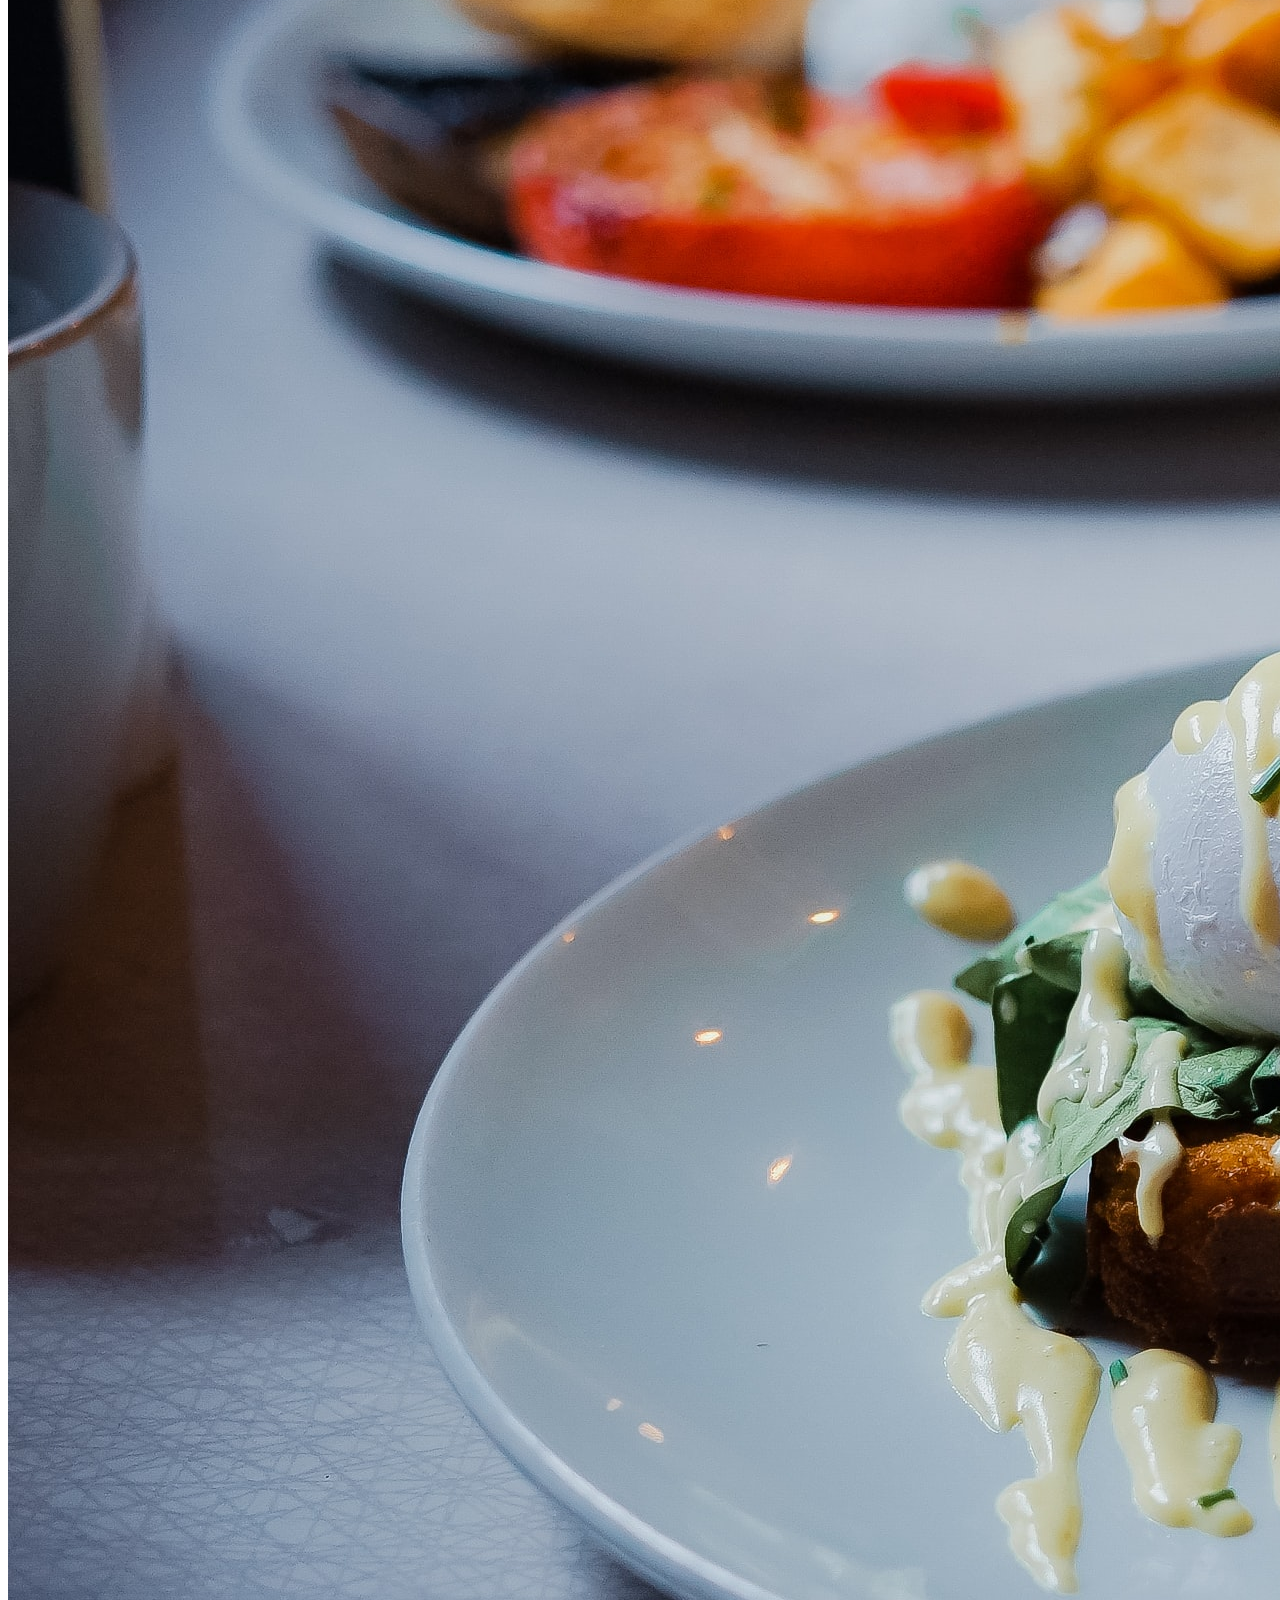
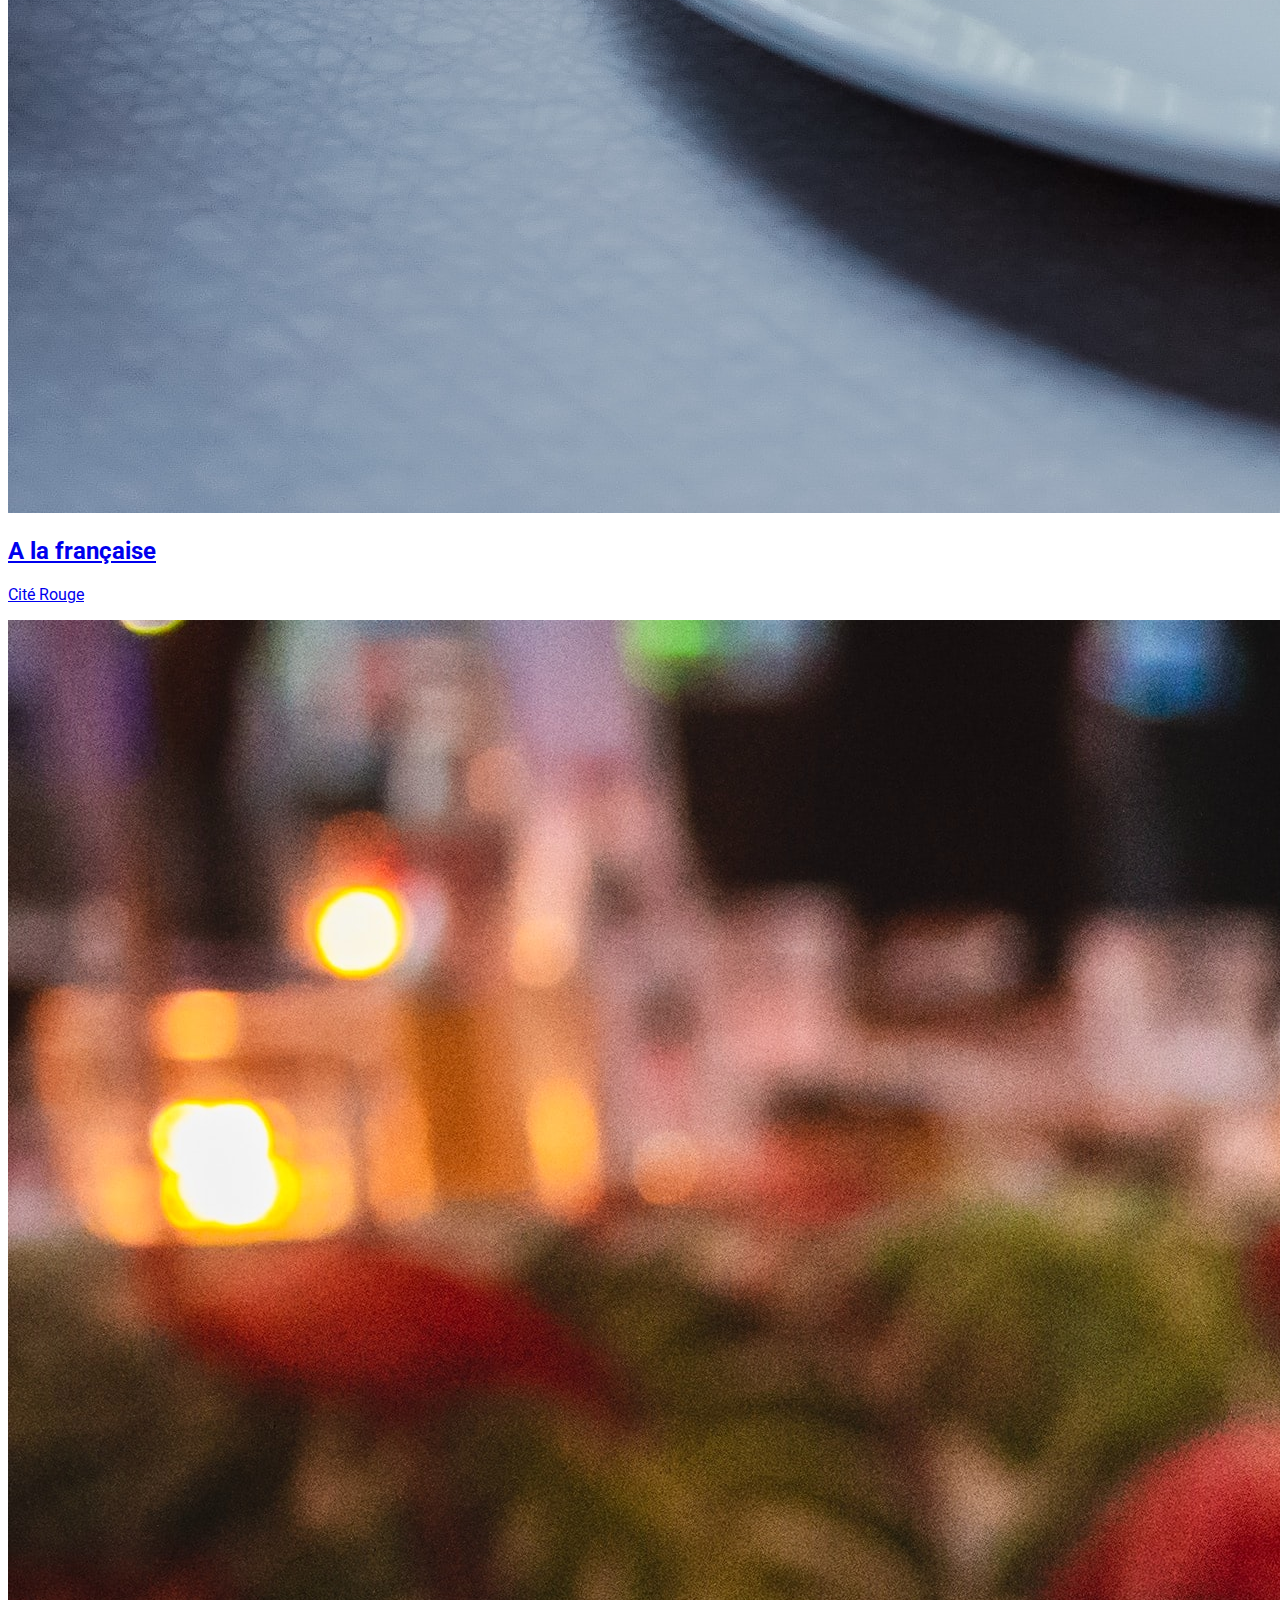
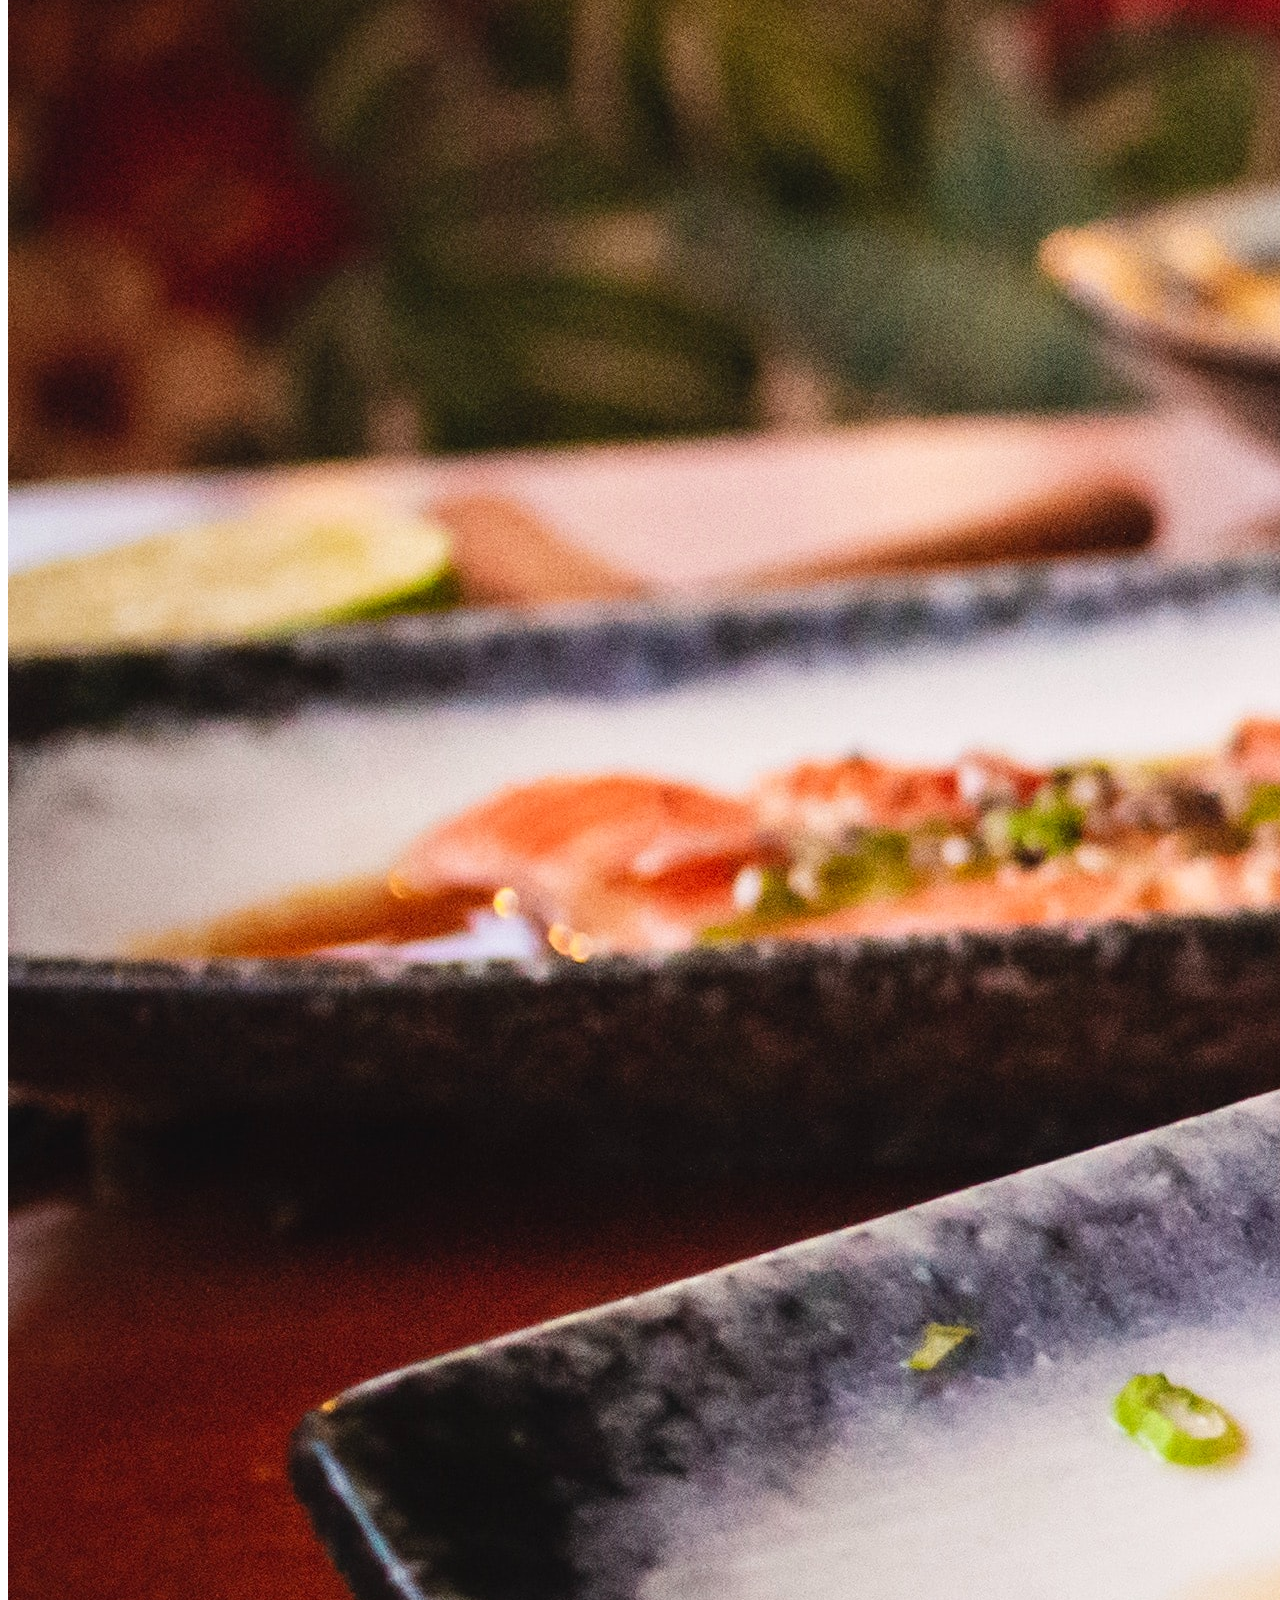
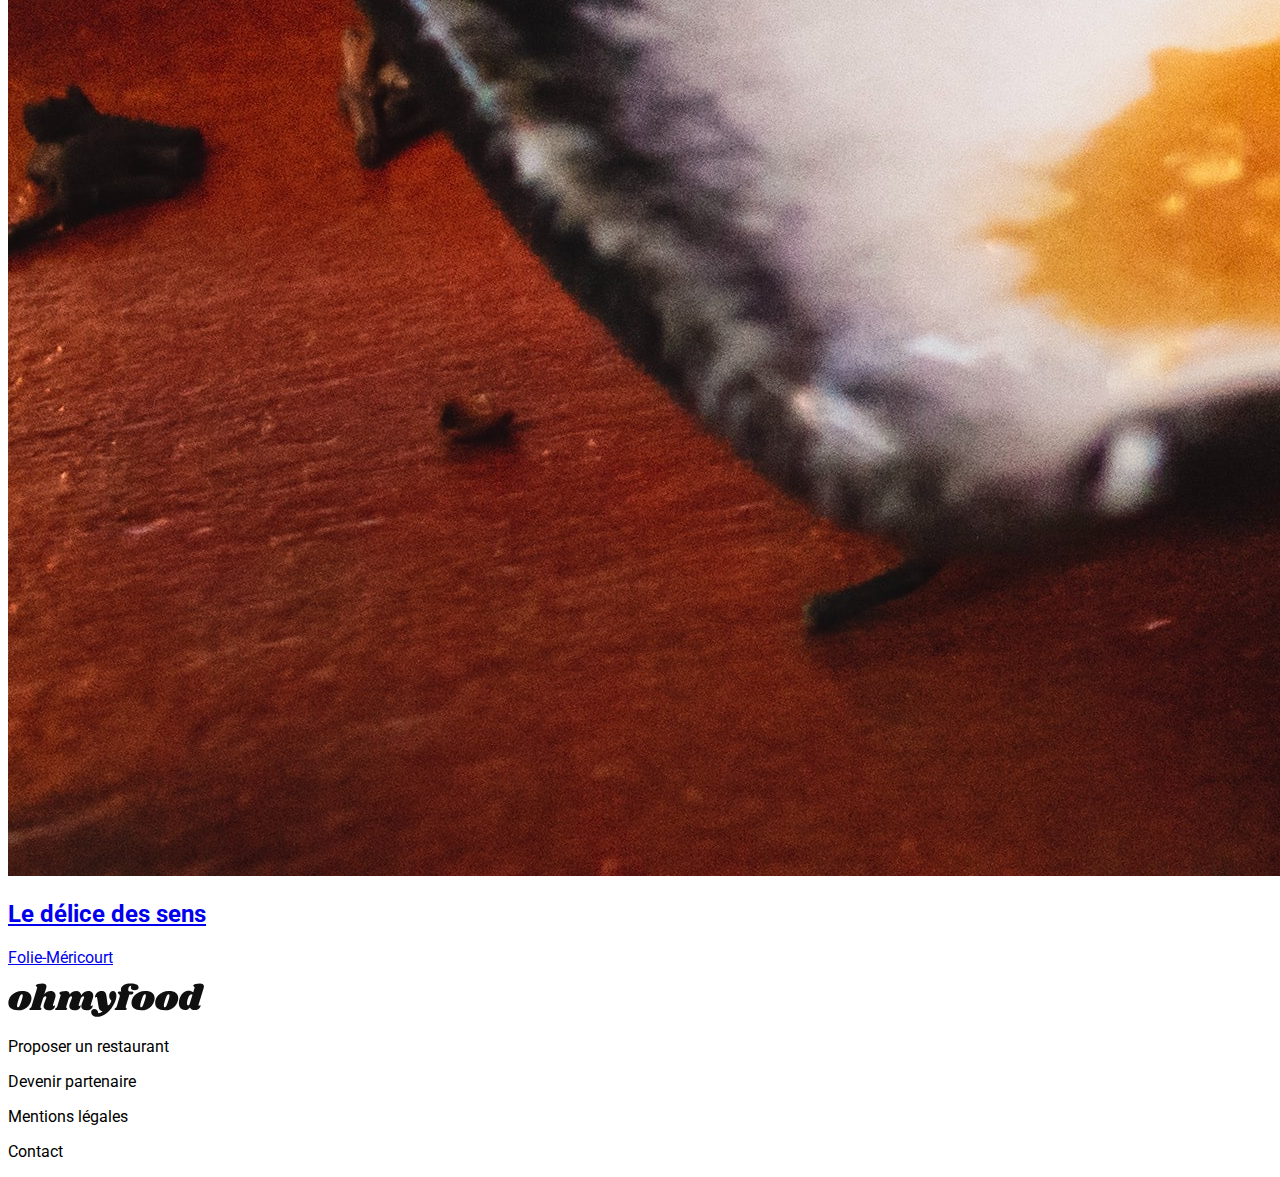
==== commit 9b7775c3: "rectification sur pages restaurants" ====
--- a/index.html
+++ b/index.html
@@ -17,90 +17,134 @@
 <body>
    <header>
       <div class="accueil-logo">
-         <img src="images/logo/ohmyfood.png" alt="Logo Ohmyfood">
+         <img src="assets/images/logo/ohmyfood.png" alt="Logo Ohmyfood">
+      </div>
+      <div class="location">
+         <form action="#" method="post">
+            <i class="fa-solid fa-location-dot"></i>
+            <input class="local-research" type="text" value="Paris,Belleville">
+         </form>
       </div>
    </header>
    <main>
-      <div class="location">
-         <i class="fa-solid fa-location-dot"></i>
-         <p>Paris, Belleville</p>
-      </div>
-      <div>
-         <h1 class="reserve">Réservez le menu qui vous convient</h1>
-         <h2>Découvrez des restaurants d'exception, sélectionnés par nos soins.</h2>
+
+      <div class="hero">
+         <h1>Réservez le menu qui vous convient</h1>
+         <p>Découvrez des restaurants d'exception, sélectionnés par nos soins.</p>
          <button>Explorez nos restaurants</button>
       </div>
+
       <div class="fonctionnement">
-         <h1 class="fonction">Fonctionnement</h1>
-         <button><i class="fa-solid fa-mobile-screen"></i>Choisissez un restaurant</button>
-         <button><i class="fa-solid fa-list"></i>Composez votre menu</button>
-         <button><i class="fa-solid fa-store"></i>Dégustez au restaurant</button>
+         <h1>Fonctionnement</h1>
+         <div class="fontion-btn">
+
+            <div class="fonction-btn-fa-mobile-screen">
+               <button>1</button>
+               <button><i class="fa-solid fa-mobile-screen"></i>Choisissez un restaurant</button>
+            </div>
+
+            <div class="fonction-btn-fa-list">
+               <button>2</button>
+               <button><i class="fa-solid fa-list"></i>Composez votre menu</button>
+            </div>
+
+            <div class="fonction-btn-fa-store">
+               <button>3</button>
+               <button><i class="fa-solid fa-store"></i>Dégustez au restaurant</button>
+            </div>
+
+         </div>
       </div>
-      <h1 class="restaurants">Restaurants</h1>
-      <a href="restaurants/Page-la-palette-du-goût.html">
-         <article class="la-palette-du-goût-card">
-            <img src="images/restaurants/jay-wennington-N_Y88TWmGwA-unsplash.jpg" alt="La palette du goût">
-            <div class="card-content">
-               <div class="card-txt">
-                  <h2 class="card-title">La palette du goût</h2>
-                  <p class="card-subtitle">Ménilmontant</p>
+
+      <div class="restaurants">
+         <h1>Restaurants</h1>
+         <div class="restaurants-cards">
+            <div class="card-badge">
+               <div class="card-with-badge">
+                  <a href="restaurants/Page-la-palette-du-goût.html">
+                     <article class="la-palette-du-goût-card">
+                        <img class="la-pal" src="assets/images/restaurants/jay-wennington-N_Y88TWmGwA-unsplash.jpg"
+                           alt="La palette du goût">
+                        <span class="badge">Nouveau</span>
+                        <div class="card-content">
+                           <div class="card-txt">
+                              <h2 class="card-title">La palette du goût</h2>
+                              <p class="card-subtitle">Ménilmontant</p>
+                           </div>
+                           <i class="fa-regular fa-heart"></i>
+                        </div>
+                     </article>
+                  </a>
+                  <a href="restaurants/Page-la-note-enchantée.html">
+                     <article class="la-note-enchantée-card">
+                        <img src="assets/images/restaurants/stil-u2Lp8tXIcjw-unsplash.jpg" alt="La note enchantée">
+                        <span class="badge">Nouveau</span>
+                        <div class="card-content">
+                           <div class="card-txt">
+                              <h2 class="card-title">La note enchantée</h2>
+                              <p class="card-subtitle">Charonne</p>
+                           </div>
+                           <i class="fa-regular fa-heart"></i>
+                        </div>
+                     </article>
+                  </a>
                </div>
-               <i class="fa-regular fa-heart"></i>
+               <div class="card-without-badge">
+                  <a href="restaurants/Page-A-la-française.html">
+                     <article class="a-la-française-card">
+                        <img src="assets/images/restaurants/toa-heftiba-DQKerTsQwi0-unsplash.jpg" alt="A la française">
+                        <div class="card-content">
+                           <div class="card-txt">
+                              <h2 class="card-title">A la française</h2>
+                              <p class="card-subtitle">Cité Rouge</p>
+                           </div>
+                           <i class="fa-regular fa-heart"></i>
+                        </div>
+                     </article>
+                  </a>
+                  <a href="restaurants/Page-le-délice-des-sens.html">
+                     <article class="le-délice-des-sens-card">
+                        <img src="assets/images/restaurants/louis-hansel-shotsoflouis-qNBGVyOCY8Q-unsplash.jpg"
+                           alt="Le délice des sens">
+                        <div class="card-content">
+                           <div class="card-txt">
+                              <h2 class="card-title">Le délice des sens</h2>
+                              <p class="card-subtitle">Folie-Méricourt</p>
+                           </div>
+                           <i class="fa-regular fa-heart"></i>
+                        </div>
+                     </article>
+                  </a>
+               </div>
             </div>
-         </article>
-      </a>
-      <a href="restaurants/Page-la-note-enchantée.html">
-         <article class="la-note-enchantée-card">
-            <img src="images/restaurants/stil-u2Lp8tXIcjw-unsplash.jpg" alt="La note enchantée">
-            <div class="card-content">
-               <div class="card-txt">
-                  <h2 class="card-title">La note enchantée</h2>
-                  <p class="card-subtitle">Charonne</p>
+         </div>
+      </div>
+
+   </main>
+
+
+   <footer>
+      <div class="footer">
+         <div class="footer-logo">
+            <img src="assets/images/logo/ohmyfood@2x.svg" alt="Logo Ohmyfood">
+         </div>
+
+         <div class="menu-footer">
+            <div class="link">
+               <div class="proposition">
+                  <i class="fa-solid fa-utensils"></i>
+                  <p>Proposer un restaurant</p>
                </div>
-               <i class="fa-regular fa-heart"></i>
+               <div class="partner">
+                  <i class="fa-solid fa-handshake-angle"></i>
+                  <p>Devenir partenaire</p>
+               </div>
             </div>
-         </article>
-      </a>
-      <a href="restaurants/Page-A-la-française.html">
-         <article class="a-la-française-card">
-            <img src="images/restaurants/toa-heftiba-DQKerTsQwi0-unsplash.jpg" alt="A la française">
-            <div class="card-content">
-               <div class="card-txt">
-                  <h2 class="card-title">A la française</h2>
-                  <p class="card-subtitle">Cité Rouge</p>
-               </div>
-               <i class="fa-regular fa-heart"></i>
+            <div class="mention-contact">
+               <p>Mentions légales</p>
+               <p>Contact</p>
             </div>
-         </article>
-      </a>
-      <a href="restaurants/Page-le-délice-des-sens.html">
-         <article class="le-délice-des-sens-card">
-            <img src="images/restaurants/louis-hansel-shotsoflouis-qNBGVyOCY8Q-unsplash.jpg" alt="Le délice des sens">
-            <div class="card-content">
-               <div class="card-txt">
-                  <h2 class="card-title">Le délice des sens</h2>
-                  <p class="card-subtitle">Folie-Méricourt</p>
-               </div>
-               <i class="fa-regular fa-heart"></i>
-            </div>
-         </article>
-      </a>
-   </main>
-   <footer>
-      <div class="footer-logo">
-         <img src="images/logo/ohmyfood@2x.svg" alt="Logo Ohmyfood">
-      </div>
-      <div class="menu-footer">
-         <div class="proposition">
-            <i class="fa-solid fa-utensils"></i>
-            <p>Proposer un restaurant</p>
          </div>
-         <div class="partner">
-            <i class="fa-solid fa-handshake-angle"></i>
-            <p>Devenir partenaire</p>
-         </div>
-         <p>Mentions légales</p>
-         <p>Contact</p>
       </div>
    </footer>
 
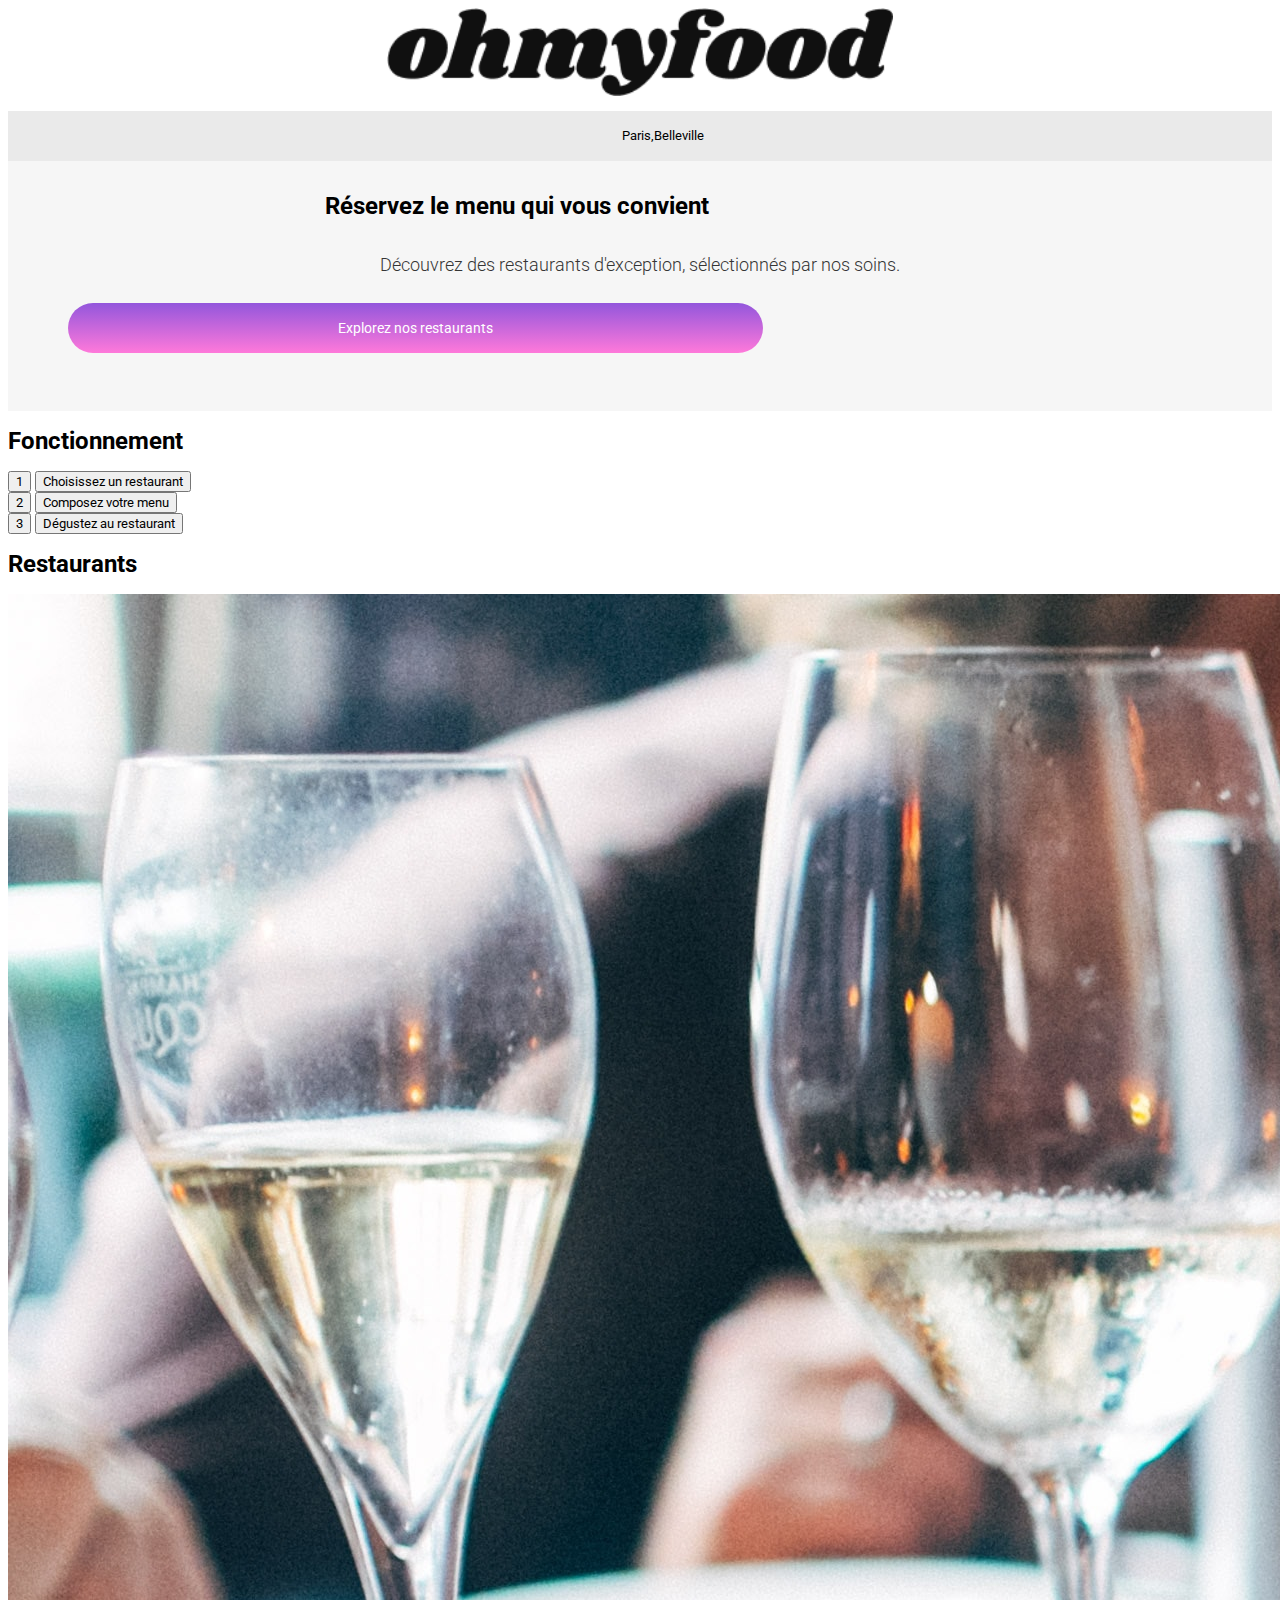
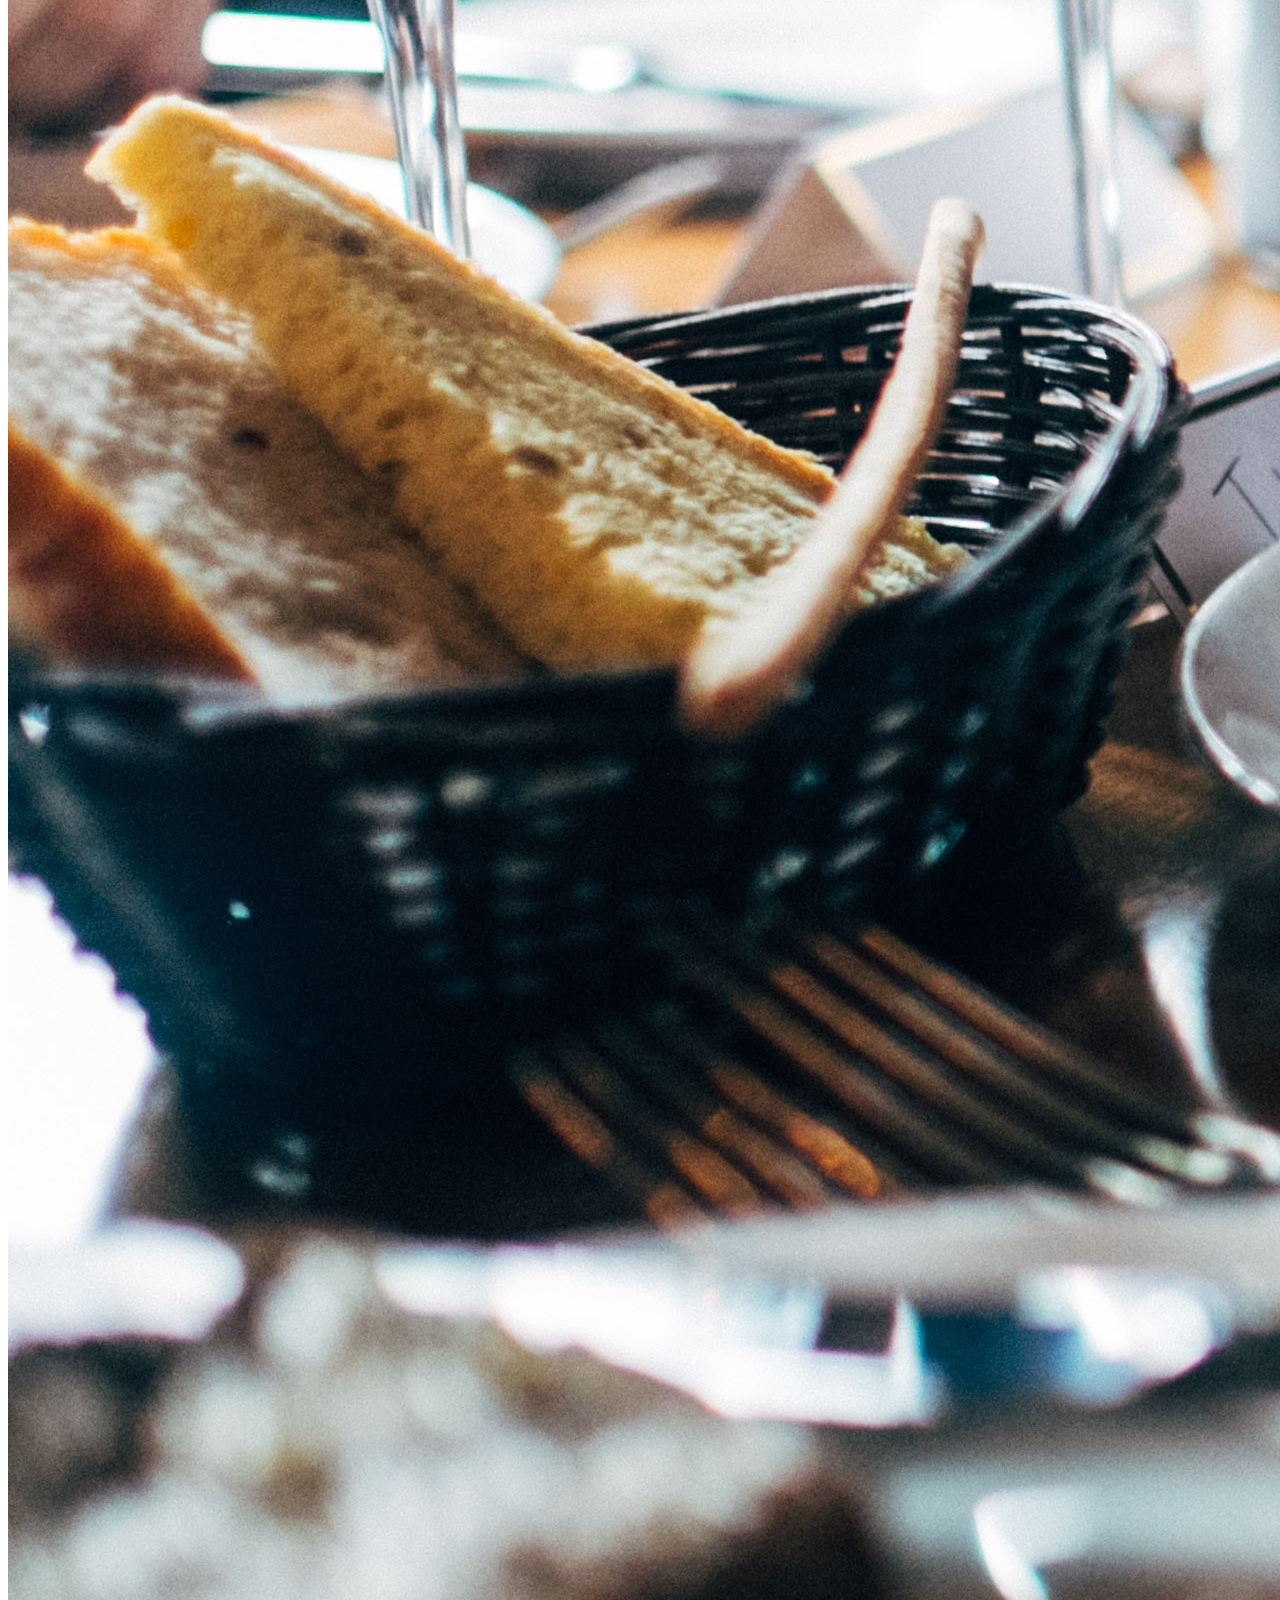
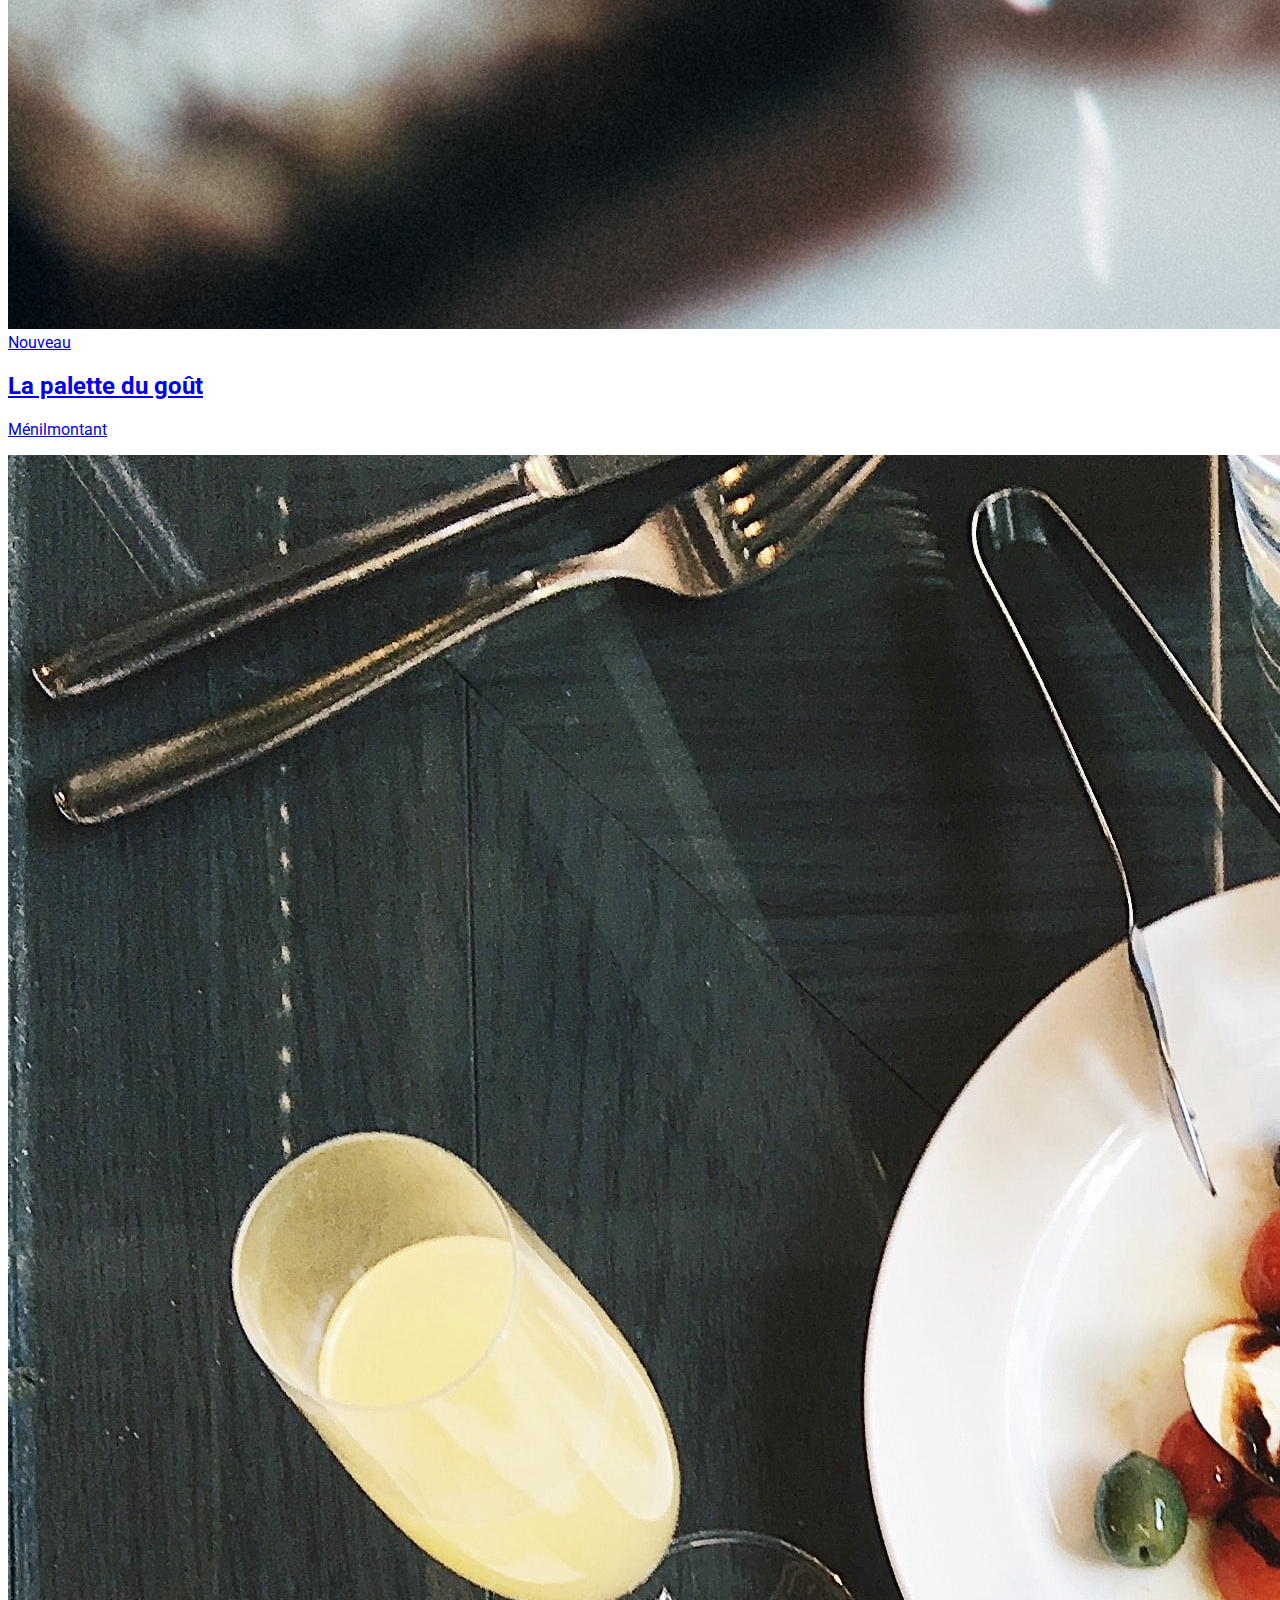
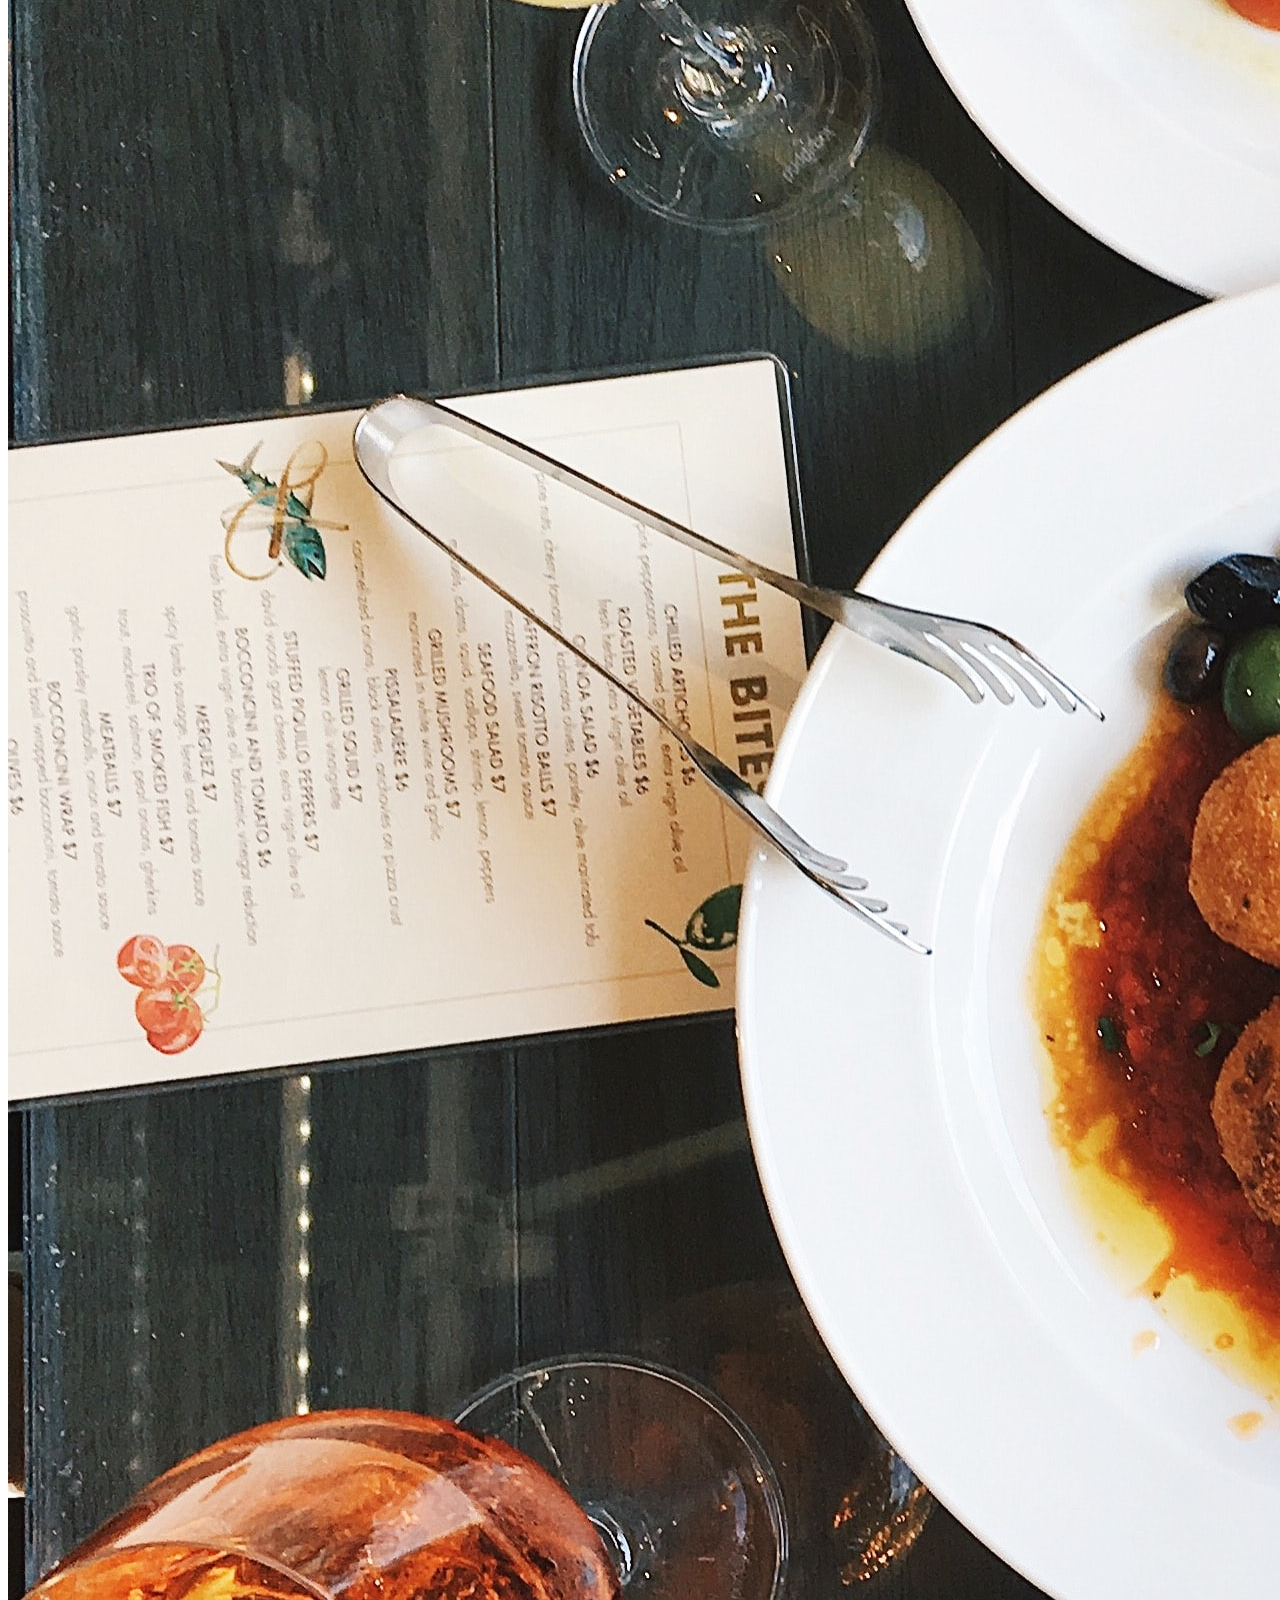
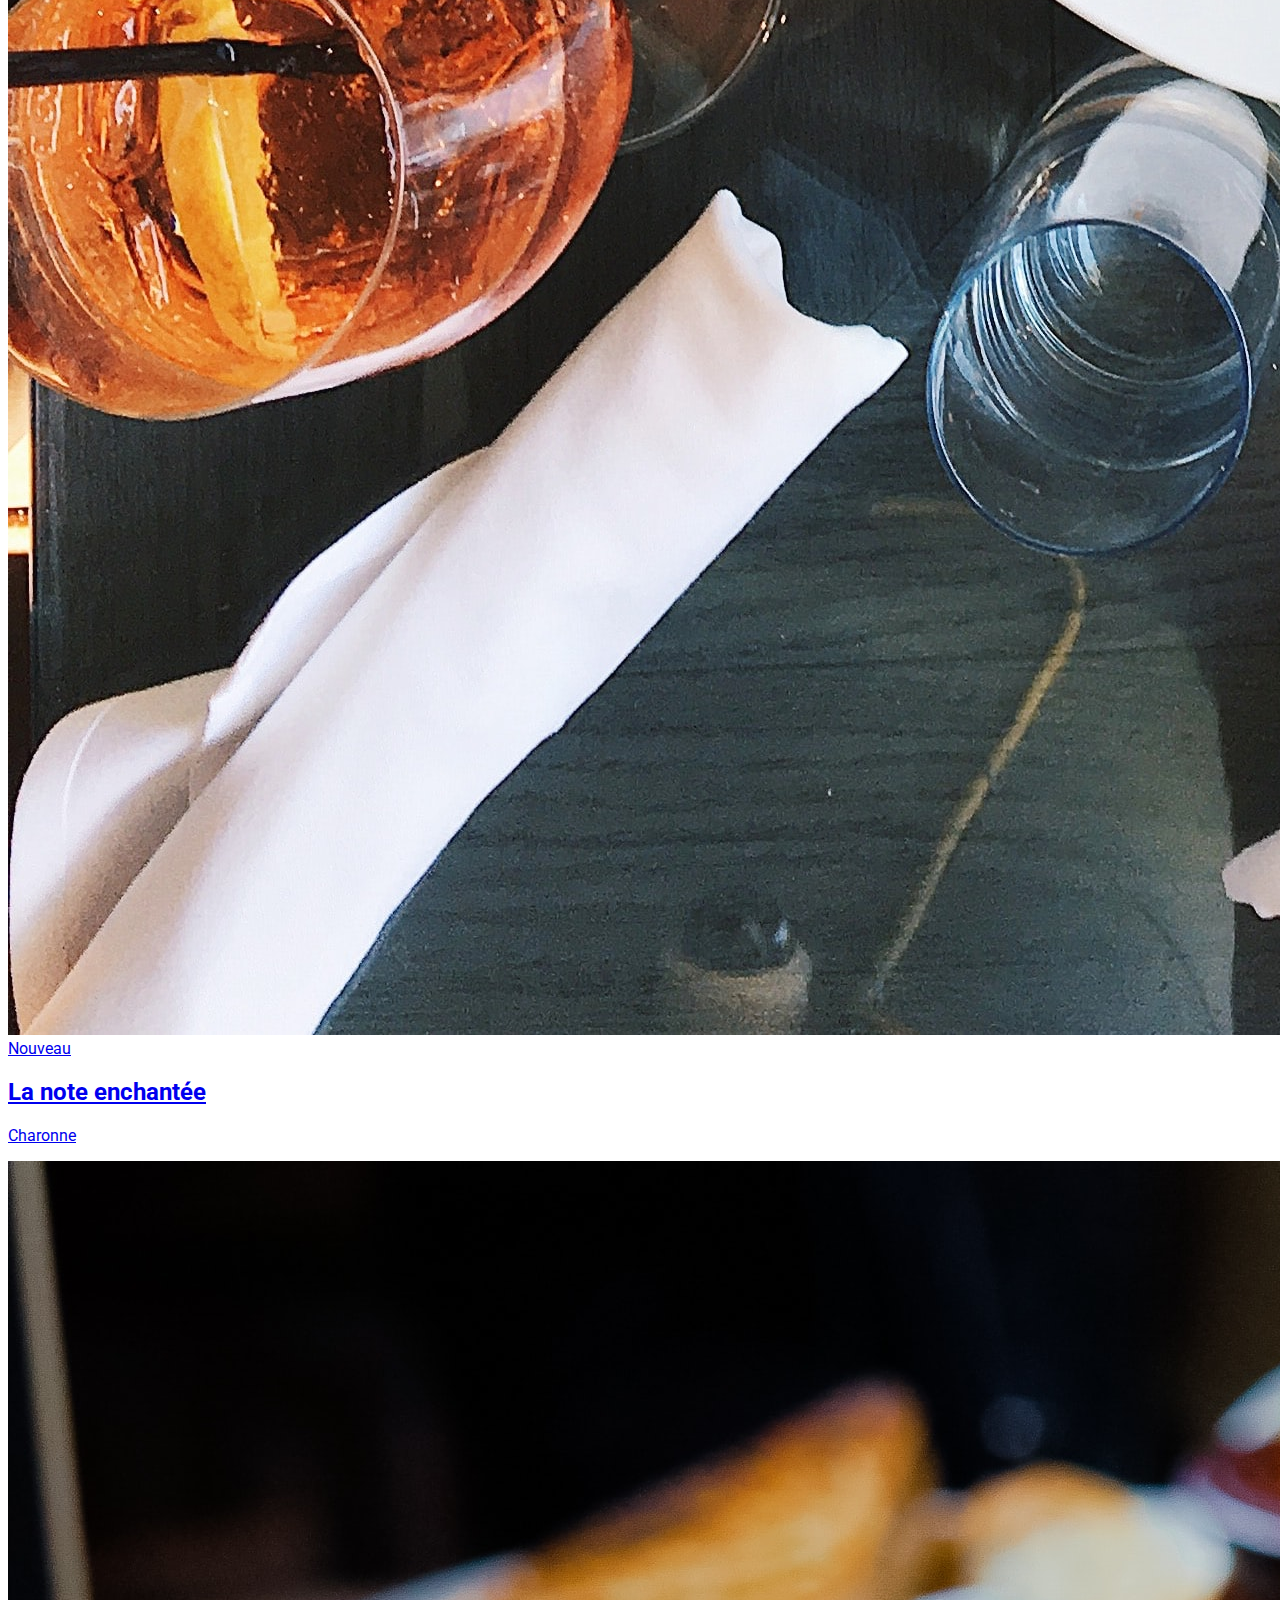
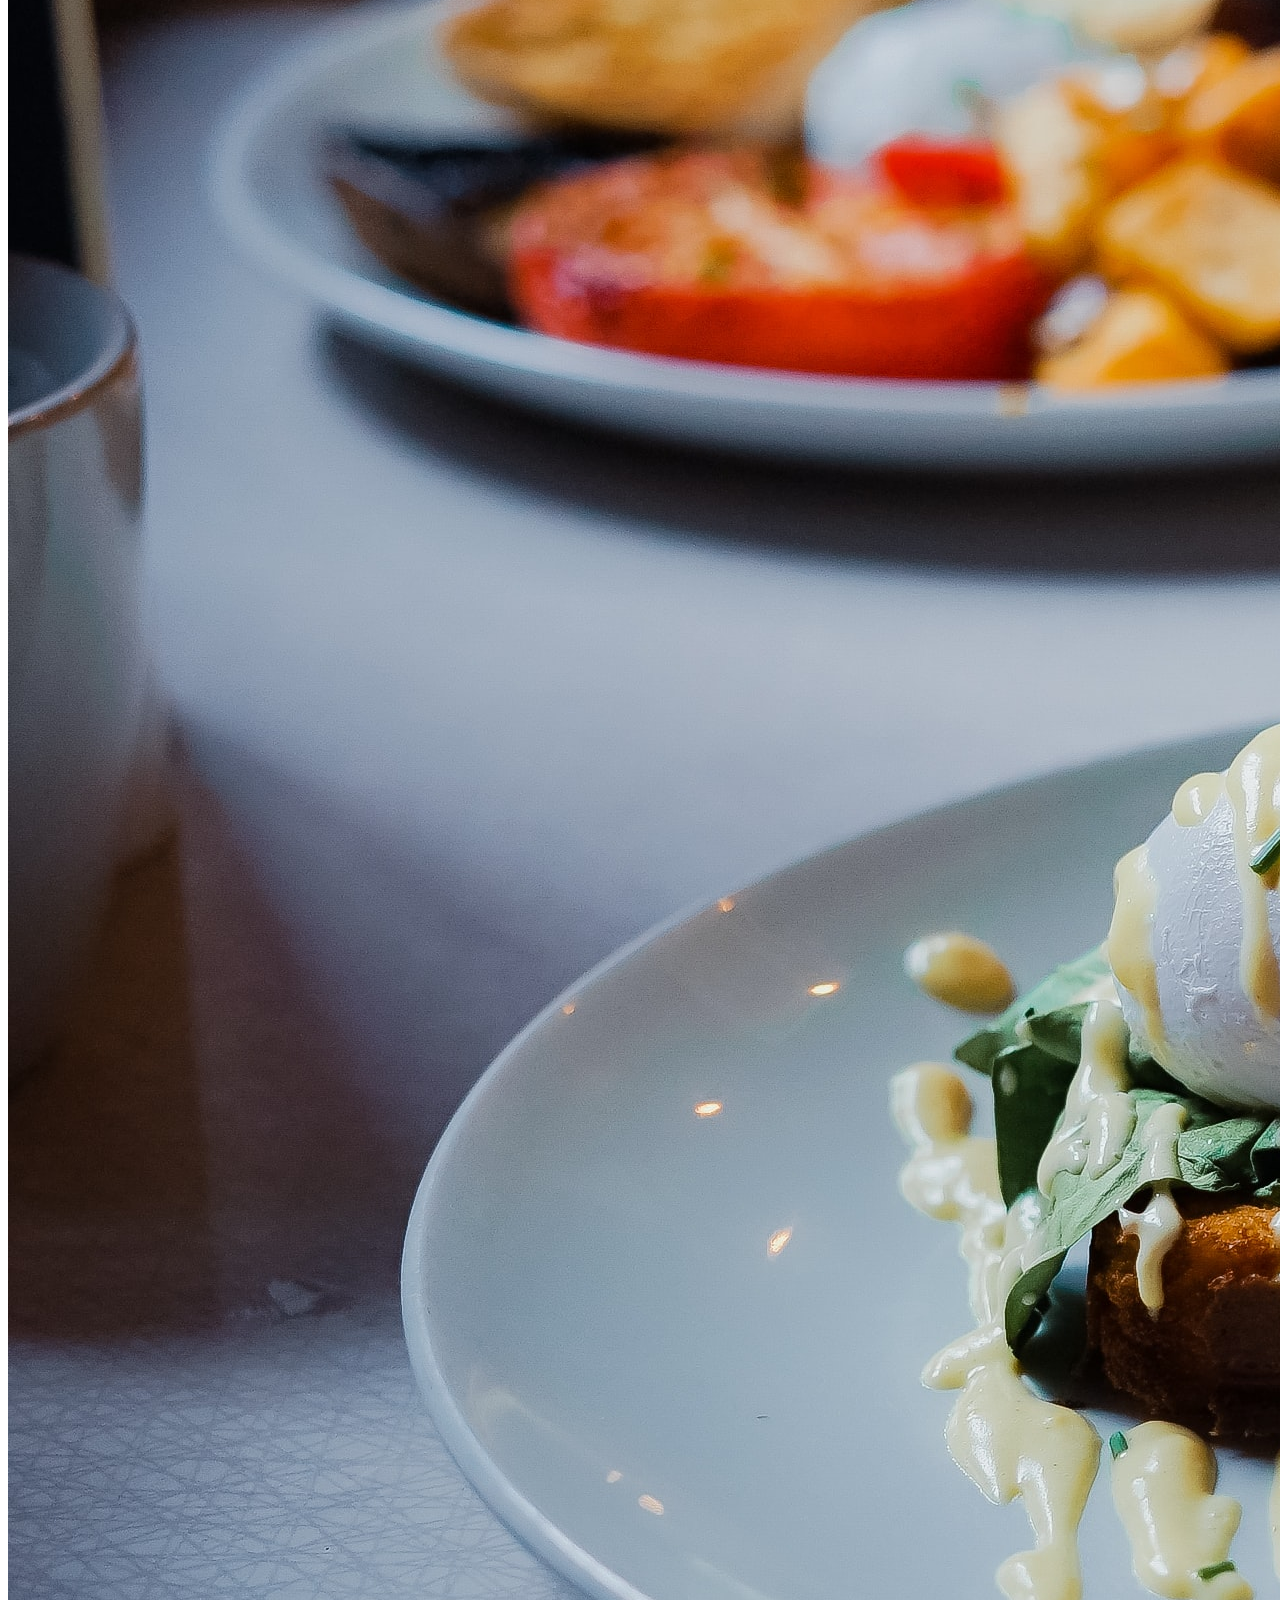
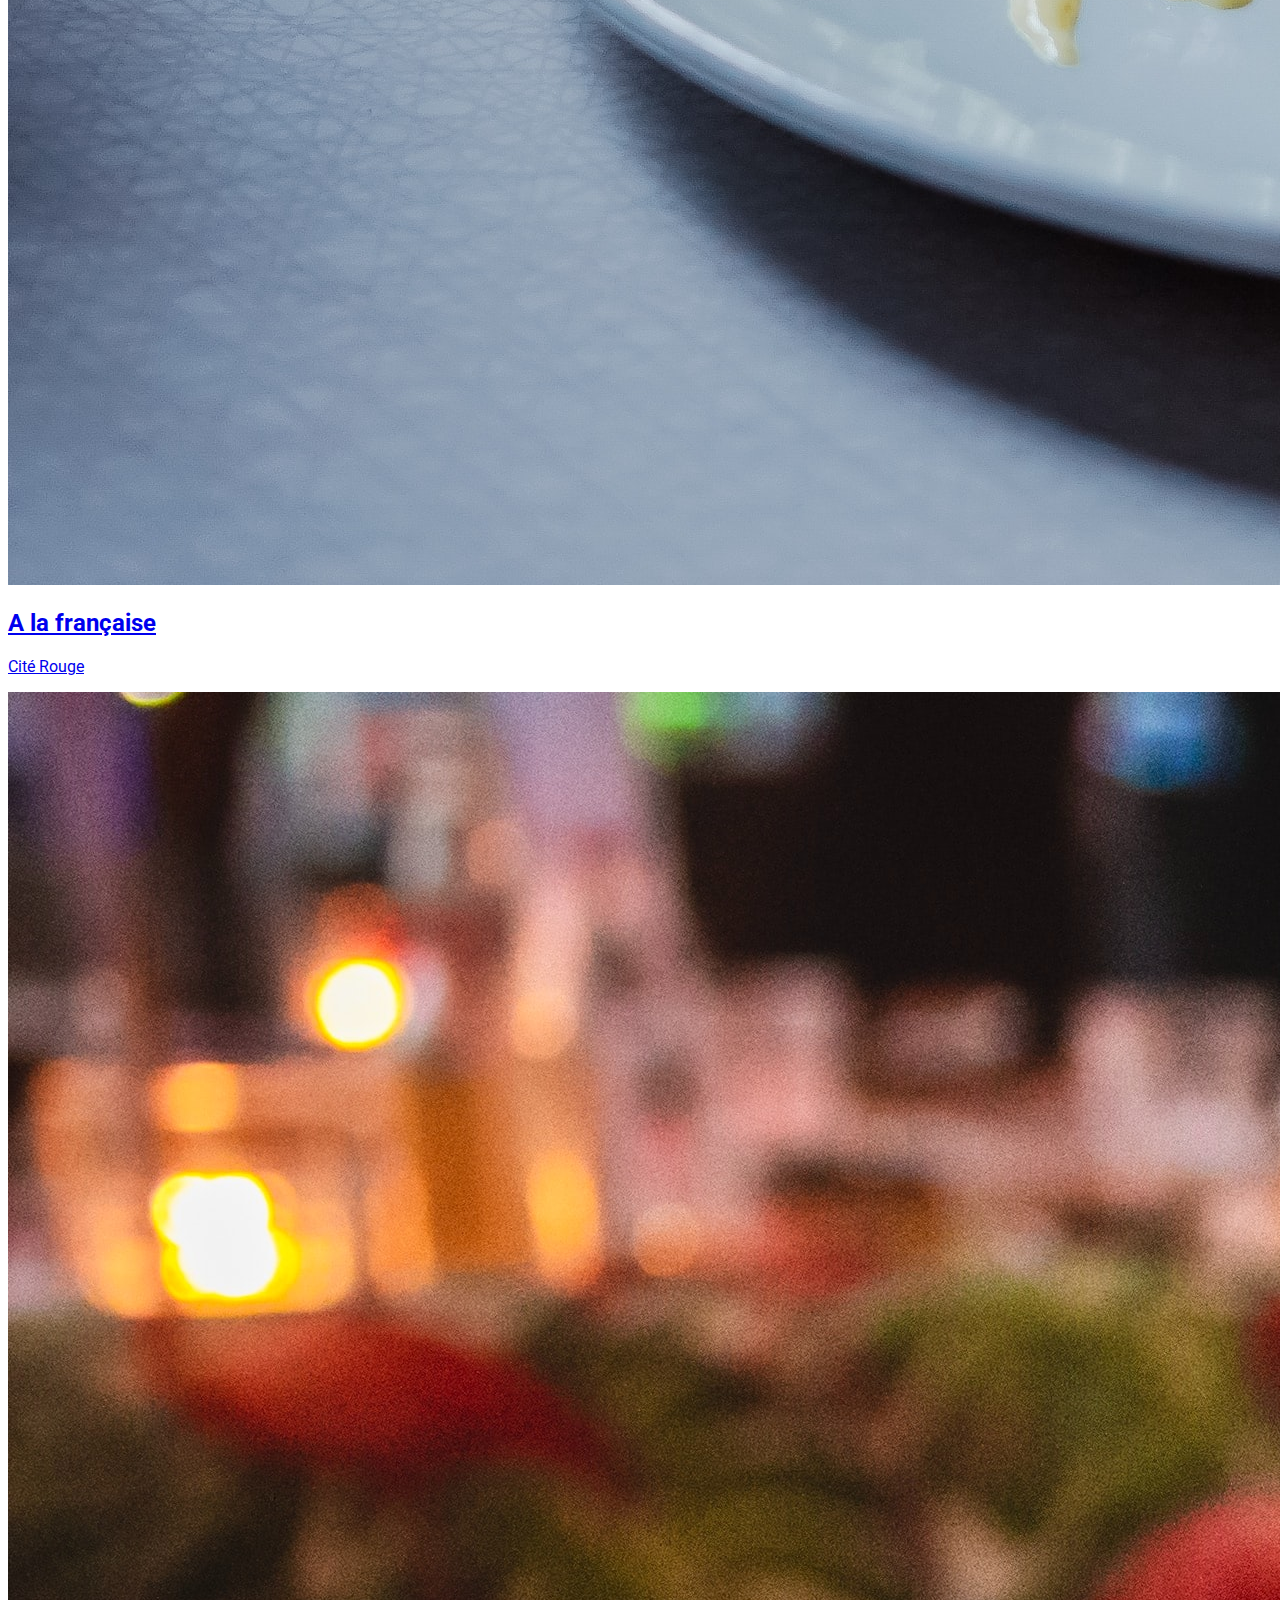
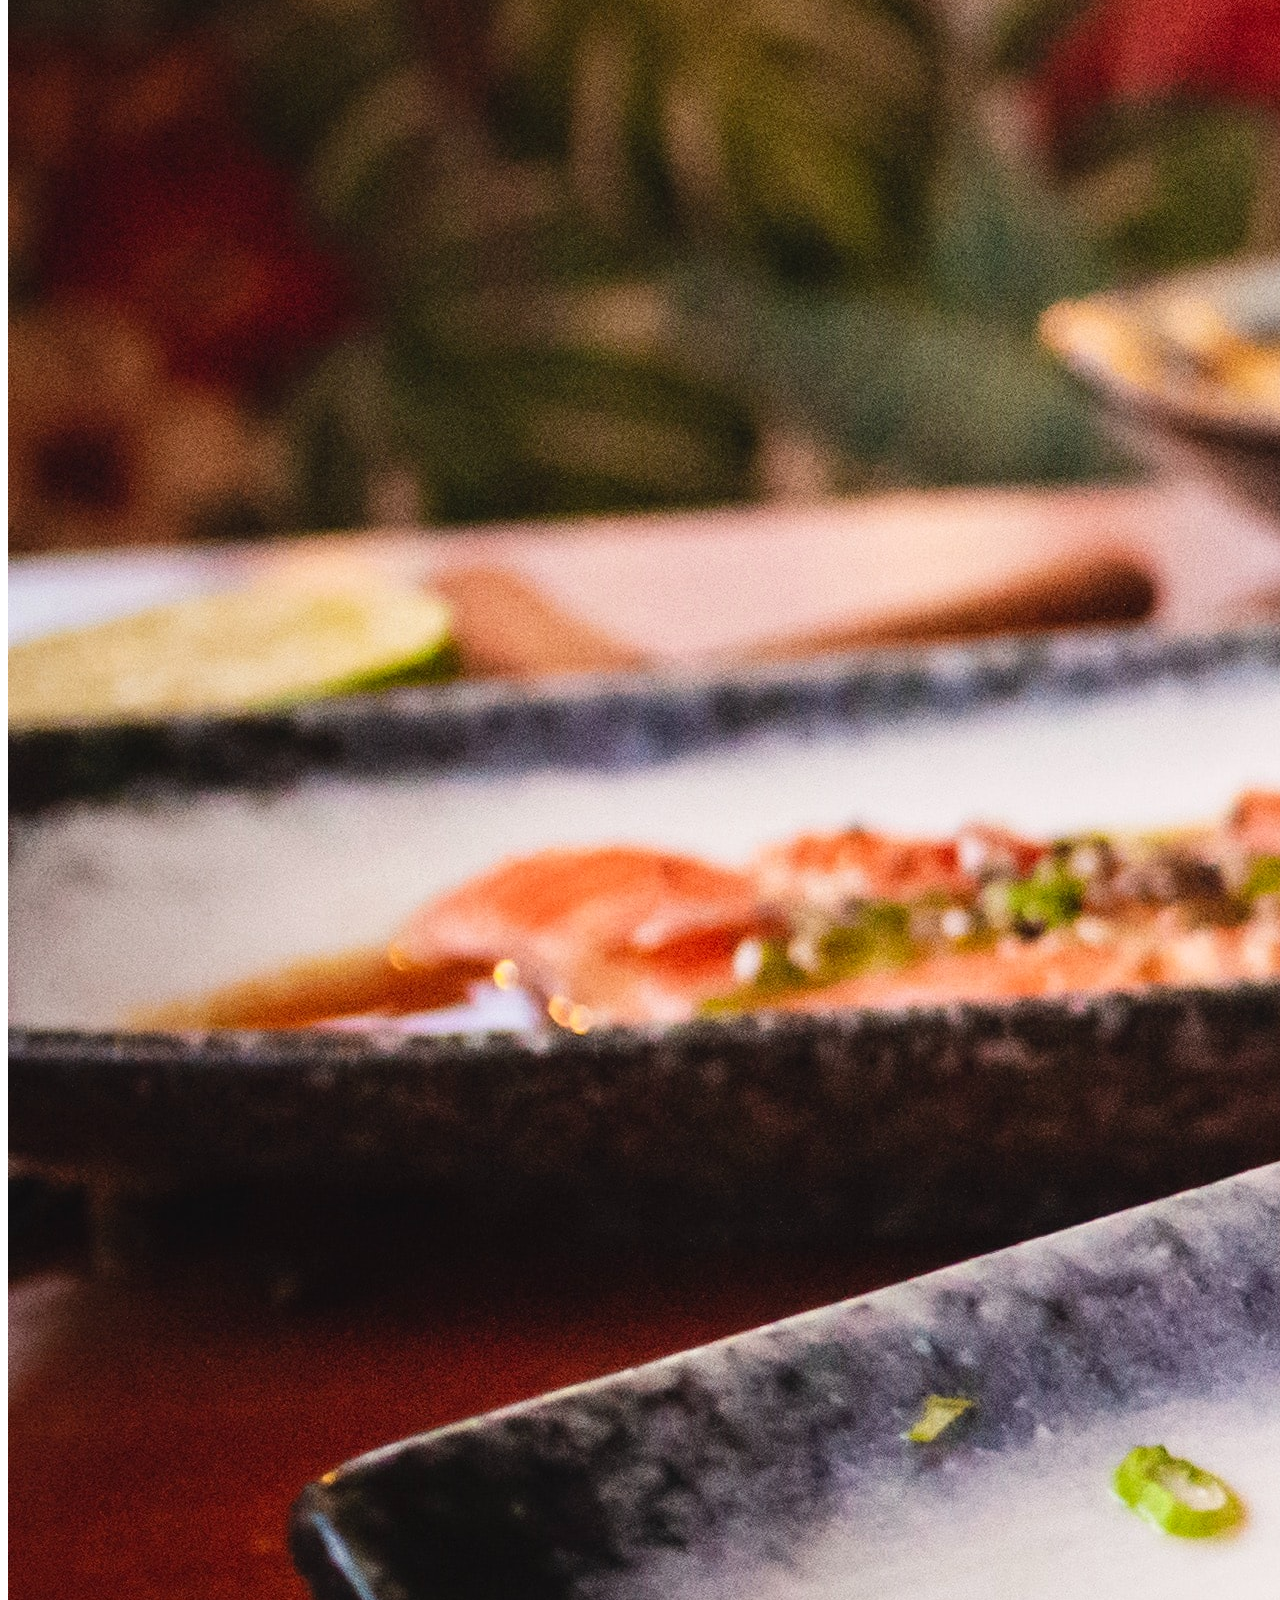
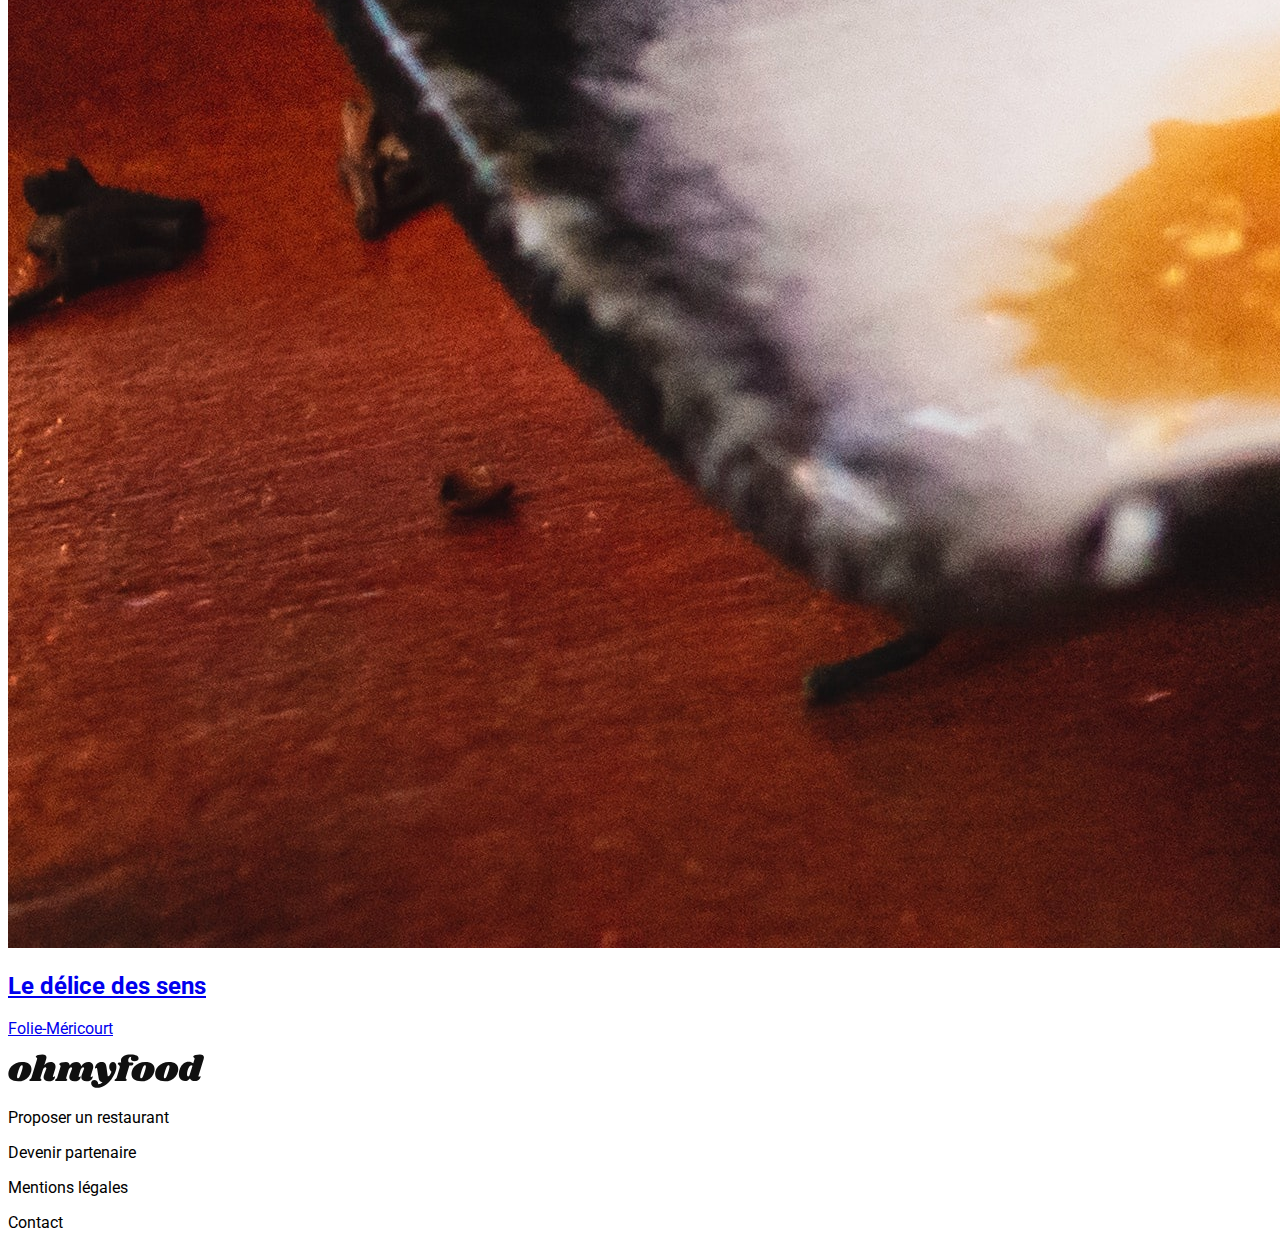
==== commit 62d2c13b: "page menu: rectification de class div en h3 et p" ====
--- a/index.html
+++ b/index.html
@@ -16,22 +16,24 @@
 
 <body>
    <header>
-      <div class="accueil-logo">
-         <img src="assets/images/logo/ohmyfood.png" alt="Logo Ohmyfood">
+      <div class="logo">
+         <img class="logo__img" src="assets/images/logo/ohmyfood.png" alt="Logo Ohmyfood">
       </div>
       <div class="location">
          <form action="#" method="post">
-            <i class="fa-solid fa-location-dot"></i>
-            <input class="local-research" type="text" value="Paris,Belleville">
+            <i class="location__icone fa-solid fa-location-dot"></i>
+            <input class="location__local-research" type="text" value="Paris,Belleville">
          </form>
       </div>
    </header>
    <main>
 
       <div class="hero">
-         <h1>Réservez le menu qui vous convient</h1>
-         <p>Découvrez des restaurants d'exception, sélectionnés par nos soins.</p>
-         <button>Explorez nos restaurants</button>
+         <h1 class="hero__title">Réservez le menu qui vous convient</h1>
+         <p class="hero__p">Découvrez des restaurants d'exception, sélectionnés par nos soins.</p>
+         <a href="#restaurants">
+            <button class="hero__button">Explorez nos restaurants</button>
+         </a>
       </div>
 
       <div class="fonctionnement">
@@ -56,7 +58,7 @@
          </div>
       </div>
 
-      <div class="restaurants">
+      <div id="restaurants">
          <h1>Restaurants</h1>
          <div class="restaurants-cards">
             <div class="card-badge">
--- a/assets/css/style.css
+++ b/assets/css/style.css
@@ -1,36 +1,80 @@
+@charset "UTF-8";
 /* Général */
+* {
+  font-family: "Roboto", sans-serif;
+}
 
-* {
-  font-family: 'Roboto', sans-serif;
-}
 /* HEADER */
-
-.accueil-logo img {
+.logo__img {
   width: 40%;
   display: block;
   margin: auto;
-}
-
-.fa-location-dot {
-  height: 55px;
-  width: 40px;
-  padding-left: 100px;
-  padding-top: 16px;
-  text-align: center;
-  display: flex;
-  align-items: center;
-  justify-content: center;
 }
 
 .location {
   width: 100%;
   height: 50px;
   display: flex;
+  justify-content: center;
   flex-direction: row;
   margin-top: 15px;
-  background-color: #f2f2f2;
+  background-color: #eaeaea;
+}
+.location .location__icone {
+  height: 55px;
+  width: 40px;
+  padding-left: 100px;
+  text-align: center;
+  display: flex;
+  align-items: center;
+  justify-content: center;
+}
+.location .location__local-research {
+  background-color: #eaeaea;
+  border: none;
+  outline: none;
 }
 
-.location p {
-  padding-top: 0px;
+form {
+  display: flex;
+  flex-direction: row;
 }
+
+h1 {
+  font-size: 24px;
+}
+
+.hero {
+  display: flex;
+  flex-direction: column;
+  justify-content: center;
+  padding-top: 15px;
+  background-color: #f6f6f6;
+}
+.hero .hero__title {
+  text-align: center;
+  width: 75%;
+  margin-left: 35px;
+}
+.hero .hero__p {
+  font-size: 18px;
+  font-weight: 300;
+  text-align: center;
+  color: #353535;
+  margin-bottom: 28px;
+}
+.hero .hero__button {
+  display: fley;
+  align-items: center;
+  justify-content: center;
+  border-radius: 25px;
+  background: linear-gradient(#9356dc, #ff79da);
+  margin-left: 60px;
+  margin-bottom: 58px;
+  width: 55%;
+  height: 50px;
+  padding: 0px 15px;
+  border: none;
+  color: white;
+  font-size: 14px;
+}/*# sourceMappingURL=style.css.map */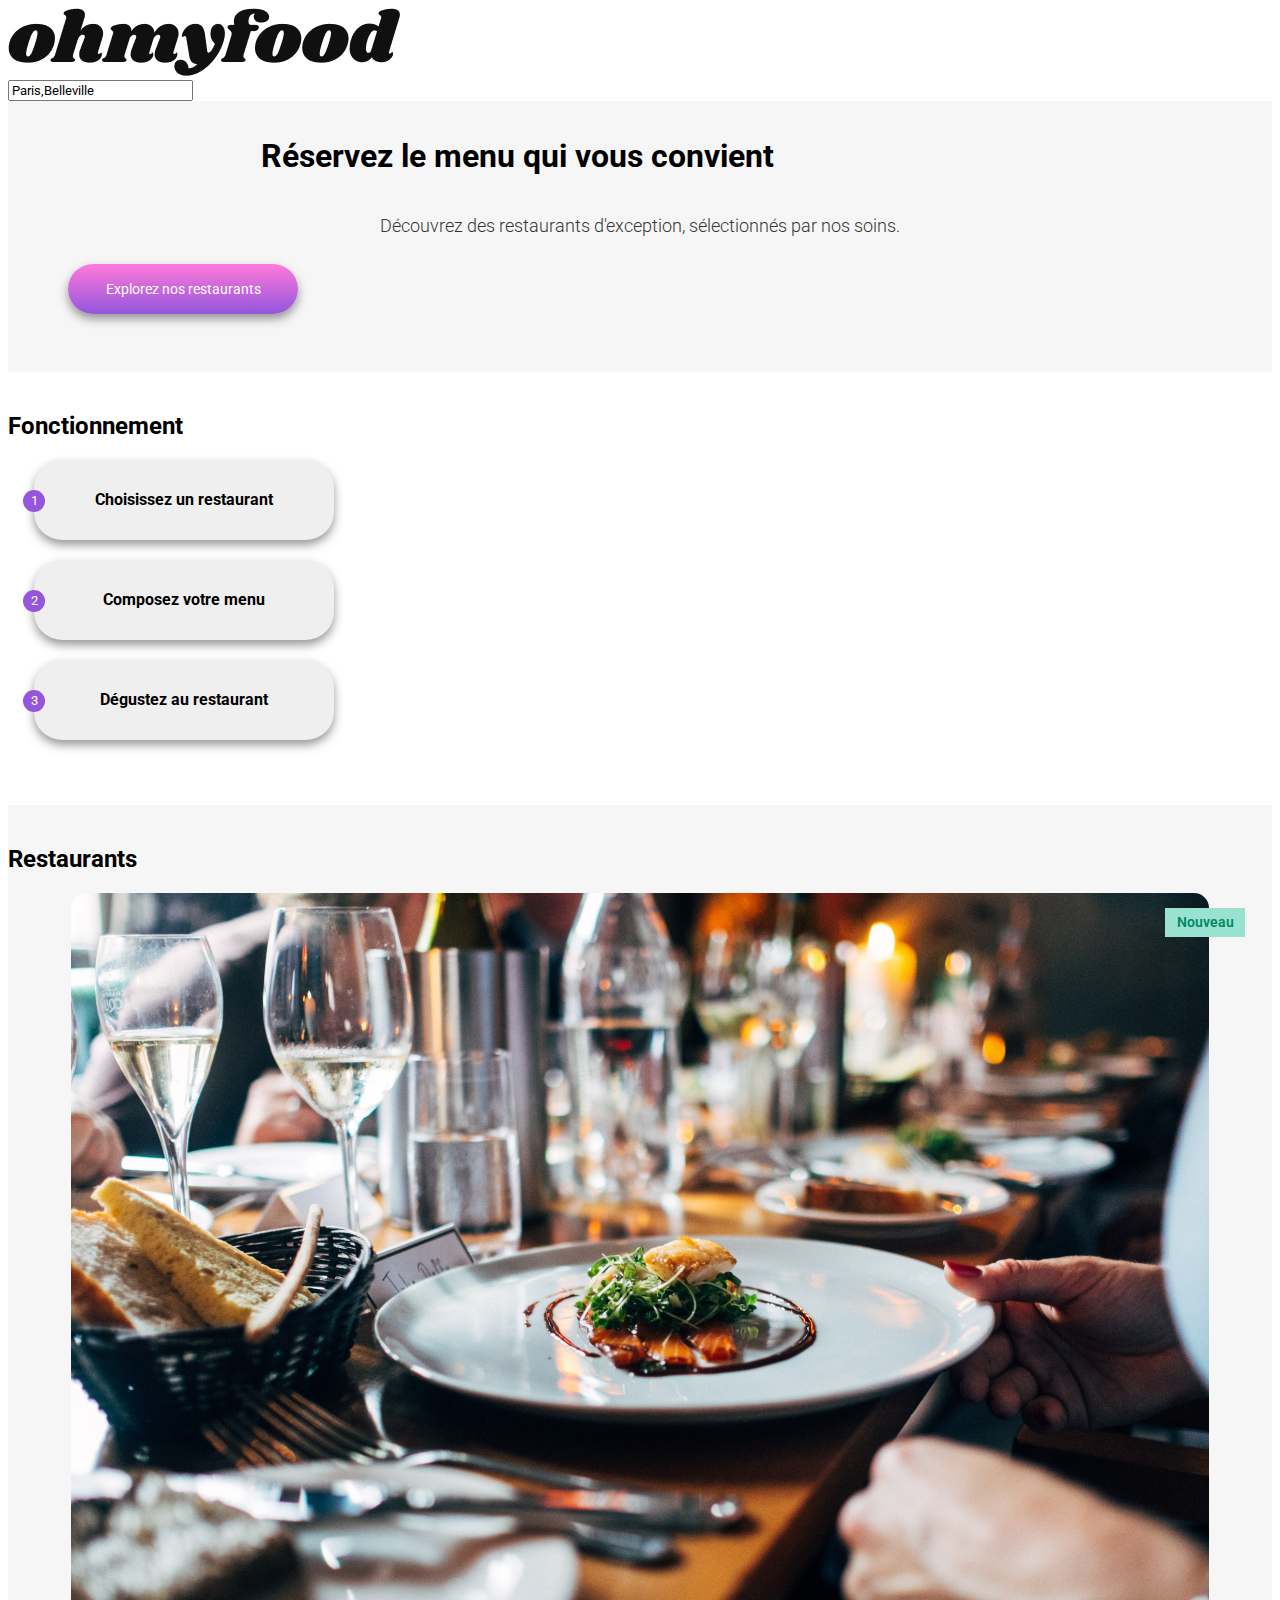
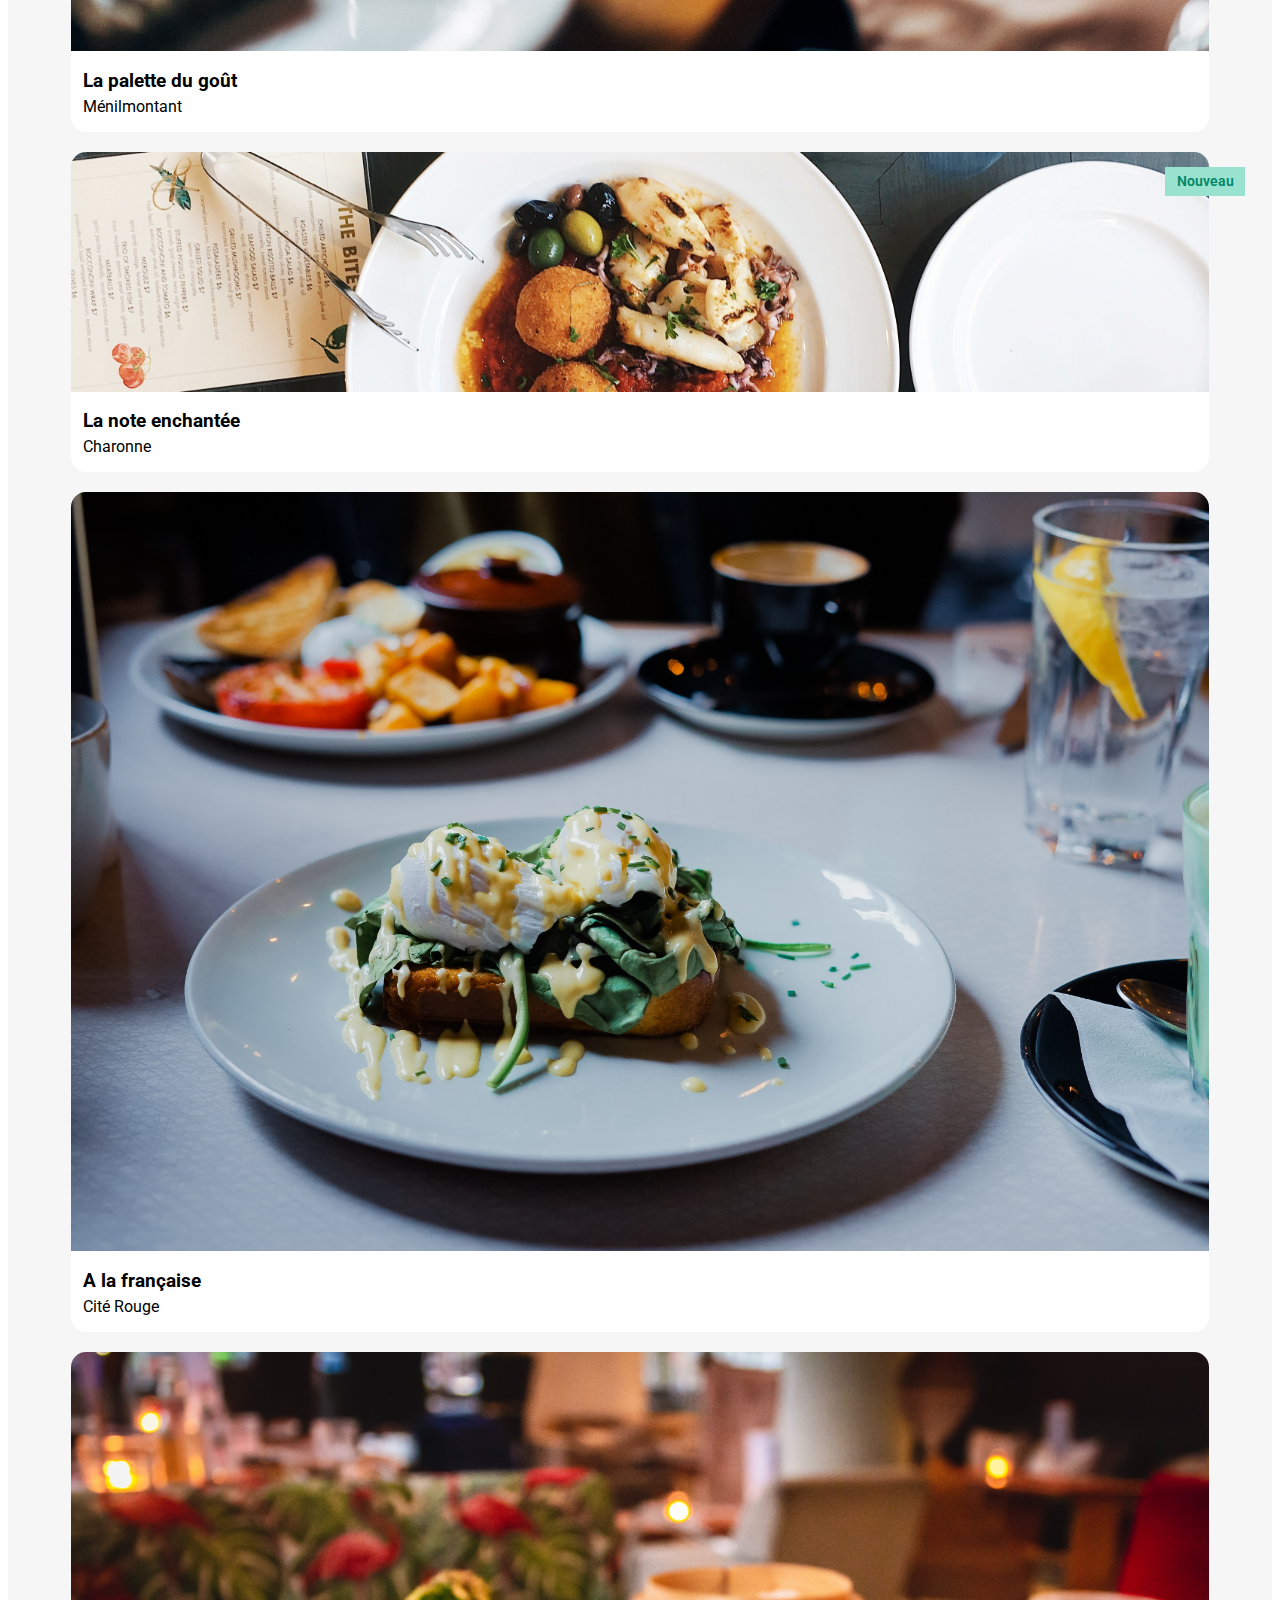
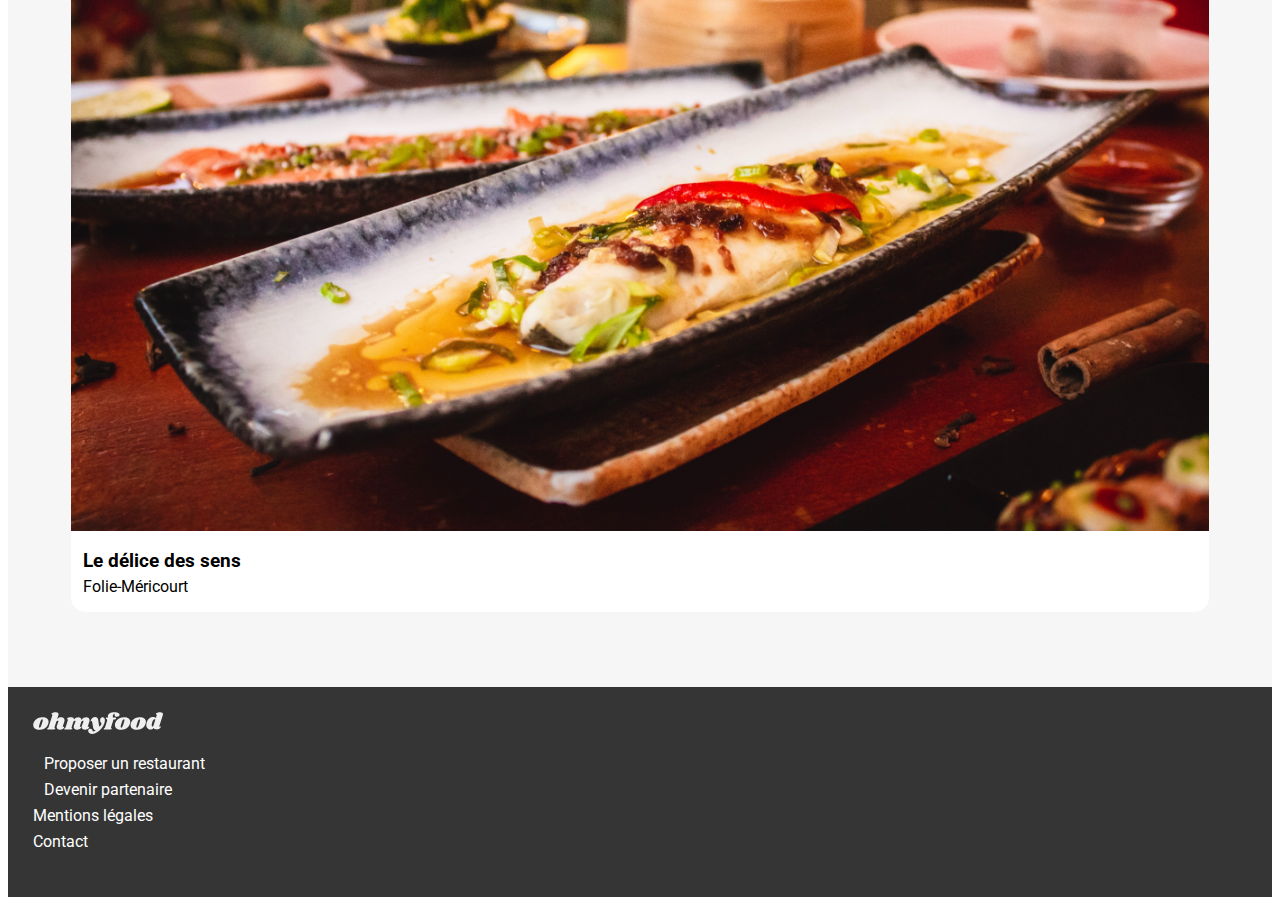
==== commit c1e75466: "rajout de fichiers sass" ====
--- a/index.html
+++ b/index.html
@@ -26,126 +26,126 @@
          </form>
       </div>
    </header>
+
    <main>
-
       <div class="hero">
          <h1 class="hero__title">Réservez le menu qui vous convient</h1>
-         <p class="hero__p">Découvrez des restaurants d'exception, sélectionnés par nos soins.</p>
-         <a href="#restaurants">
-            <button class="hero__button">Explorez nos restaurants</button>
-         </a>
+         <p class="hero__text">Découvrez des restaurants d'exception, sélectionnés par nos soins.</p>
+         <a class="btn-action" href="#restaurants">Explorez nos restaurants</a>
       </div>
 
       <div class="fonctionnement">
-         <h1>Fonctionnement</h1>
-         <div class="fontion-btn">
+         <h2>Fonctionnement</h2>
+         <div class="fonction-btn">
 
-            <div class="fonction-btn-fa-mobile-screen">
-               <button>1</button>
-               <button><i class="fa-solid fa-mobile-screen"></i>Choisissez un restaurant</button>
+            <div class="fonction-btn__btn">
+               <button class="fonction-btn__btn-number">1</button>
+               <button class="fonction-btn__btn-text"><i
+                     class="fonction-btn__btn-icone fa-solid fa-mobile-screen"></i>Choisissez
+                  un
+                  restaurant</button>
             </div>
 
-            <div class="fonction-btn-fa-list">
-               <button>2</button>
-               <button><i class="fa-solid fa-list"></i>Composez votre menu</button>
+            <div class="fonction-btn__btn">
+               <button class="fonction-btn__btn-number">2</button>
+               <button class="fonction-btn__btn-text"><i class="fonction-btn__btn-icone fa-solid fa-list"></i>Composez
+                  votre menu</button>
             </div>
 
-            <div class="fonction-btn-fa-store">
-               <button>3</button>
-               <button><i class="fa-solid fa-store"></i>Dégustez au restaurant</button>
+            <div class="fonction-btn__btn">
+               <button class="fonction-btn__btn-number">3</button>
+               <button class="fonction-btn__btn-text"><i class="fonction-btn__btn-icone fa-solid fa-store"></i>Dégustez
+                  au restaurant</button>
             </div>
 
          </div>
       </div>
 
       <div id="restaurants">
-         <h1>Restaurants</h1>
-         <div class="restaurants-cards">
-            <div class="card-badge">
-               <div class="card-with-badge">
-                  <a href="restaurants/Page-la-palette-du-goût.html">
-                     <article class="la-palette-du-goût-card">
-                        <img class="la-pal" src="assets/images/restaurants/jay-wennington-N_Y88TWmGwA-unsplash.jpg"
-                           alt="La palette du goût">
-                        <span class="badge">Nouveau</span>
-                        <div class="card-content">
-                           <div class="card-txt">
-                              <h2 class="card-title">La palette du goût</h2>
-                              <p class="card-subtitle">Ménilmontant</p>
-                           </div>
-                           <i class="fa-regular fa-heart"></i>
-                        </div>
-                     </article>
-                  </a>
-                  <a href="restaurants/Page-la-note-enchantée.html">
-                     <article class="la-note-enchantée-card">
-                        <img src="assets/images/restaurants/stil-u2Lp8tXIcjw-unsplash.jpg" alt="La note enchantée">
-                        <span class="badge">Nouveau</span>
-                        <div class="card-content">
-                           <div class="card-txt">
-                              <h2 class="card-title">La note enchantée</h2>
-                              <p class="card-subtitle">Charonne</p>
-                           </div>
-                           <i class="fa-regular fa-heart"></i>
-                        </div>
-                     </article>
-                  </a>
-               </div>
-               <div class="card-without-badge">
-                  <a href="restaurants/Page-A-la-française.html">
-                     <article class="a-la-française-card">
-                        <img src="assets/images/restaurants/toa-heftiba-DQKerTsQwi0-unsplash.jpg" alt="A la française">
-                        <div class="card-content">
-                           <div class="card-txt">
-                              <h2 class="card-title">A la française</h2>
-                              <p class="card-subtitle">Cité Rouge</p>
-                           </div>
-                           <i class="fa-regular fa-heart"></i>
-                        </div>
-                     </article>
-                  </a>
-                  <a href="restaurants/Page-le-délice-des-sens.html">
-                     <article class="le-délice-des-sens-card">
-                        <img src="assets/images/restaurants/louis-hansel-shotsoflouis-qNBGVyOCY8Q-unsplash.jpg"
-                           alt="Le délice des sens">
-                        <div class="card-content">
-                           <div class="card-txt">
-                              <h2 class="card-title">Le délice des sens</h2>
-                              <p class="card-subtitle">Folie-Méricourt</p>
-                           </div>
-                           <i class="fa-regular fa-heart"></i>
-                        </div>
-                     </article>
-                  </a>
-               </div>
-            </div>
+         <h2>Restaurants</h2>
+         <div class="restaurants-card">
+            <a href="restaurants/Page-la-palette-du-goût.html">
+               <article class="restaurant-card__card">
+                  <span class="restaurant-card__badge">Nouveau</span>
+                  <img class="restaurant-card__img"
+                     src="assets/images/restaurants/jay-wennington-N_Y88TWmGwA-unsplash.jpg" alt="La palette du goût">
+                  <div class="restaurant-card__card-content">
+                     <div class="restaurant-card__card-txt">
+                        <h3 class="restaurant-card__card-title">La palette du goût</h3>
+                        <p class="restaurant-card__card-subtitle">Ménilmontant</p>
+                     </div>
+                     <i class="restaurant-card__card-icone fa-regular fa-heart"></i>
+                  </div>
+               </article>
+            </a>
+            <a href="restaurants/Page-la-note-enchantée.html">
+               <article class="restaurant-card__card">
+                  <span class="restaurant-card__badge">Nouveau</span>
+                  <img class="restaurant-card__img-la-note"
+                     src="assets/images/restaurants/stil-u2Lp8tXIcjw-unsplash.jpg" alt="La note enchantée">
+                  <div class="restaurant-card__card-content">
+                     <div class="restaurant-card__card-txt">
+                        <h3 class="restaurant-card__card-title">La note enchantée</h3>
+                        <p class="restaurant-card__card-subtitle">Charonne</p>
+                     </div>
+                     <i class="restaurant-card__card-icone fa-regular fa-heart"></i>
+                  </div>
+               </article>
+            </a>
+            <a href="restaurants/Page-A-la-française.html">
+               <article class="restaurant-card__card">
+                  <img class="restaurant-card__img" src="assets/images/restaurants/toa-heftiba-DQKerTsQwi0-unsplash.jpg"
+                     alt="A la française">
+                  <div class="restaurant-card__card-content">
+                     <div class="restaurant-card__card-txt">
+                        <h3 class="restaurant-card__card-title">A la française</h3>
+                        <p class="restaurant-card__card-subtitle">Cité Rouge</p>
+                     </div>
+                     <i class="restaurant-card__card-icone fa-regular fa-heart"></i>
+                  </div>
+               </article>
+            </a>
+            <a href="restaurants/Page-le-délice-des-sens.html">
+               <article class="restaurant-card__card">
+                  <img class="restaurant-card__img"
+                     src="assets/images/restaurants/louis-hansel-shotsoflouis-qNBGVyOCY8Q-unsplash.jpg"
+                     alt="Le délice des sens">
+                  <div class="restaurant-card__card-content">
+                     <div class="restaurant-card__card-txt">
+                        <h3 class="restaurant-card__card-title">Le délice des sens</h3>
+                        <p class="restaurant-card__card-subtitle">Folie-Méricourt</p>
+                     </div>
+                     <i class="restaurant-card__card-icone fa-regular fa-heart"></i>
+                  </div>
+               </article>
+            </a>
          </div>
       </div>
-
    </main>
-
 
    <footer>
       <div class="footer">
          <div class="footer-logo">
-            <img src="assets/images/logo/ohmyfood@2x.svg" alt="Logo Ohmyfood">
+            <img class="footer-logo__img" src="assets/images/logo/ohmyfood@2x.svg" alt="Logo Ohmyfood">
          </div>
 
          <div class="menu-footer">
-            <div class="link">
-               <div class="proposition">
-                  <i class="fa-solid fa-utensils"></i>
-                  <p>Proposer un restaurant</p>
-               </div>
-               <div class="partner">
-                  <i class="fa-solid fa-handshake-angle"></i>
-                  <p>Devenir partenaire</p>
-               </div>
-            </div>
-            <div class="mention-contact">
-               <p>Mentions légales</p>
-               <p>Contact</p>
-            </div>
+            <ul class="menu-footer__list">
+               <li class="menu-footer__action">
+                  <i class="menu-footer__action-icone fa-solid fa-utensils"></i>
+                  <a class="menu-footer__action-link" href="#">Proposer un restaurant</a>
+               </li>
+               <li class="menu-footer__action">
+                  <i class="menu-footer__action-icone fa-solid fa-handshake-angle"></i>
+                  <a class="menu-footer__action-link" href="#">Devenir partenaire</a>
+               </li>
+               <li class="menu-footer__action">
+                  <a class="menu-footer__action-link" href="#">Mentions légales</a>
+               </li>
+               <li class="menu-footer__action">
+                  <a class="menu-footer__action-link" href="mailto:paul_cto@ohmyfood.com">Contact</a>
+               </li>
+            </ul>
          </div>
       </div>
    </footer>
--- a/assets/css/style.css
+++ b/assets/css/style.css
@@ -1,49 +1,250 @@
-@charset "UTF-8";
-/* Général */
+.logo__icone {
+  font-size: 25px;
+  padding-left: 28px;
+  margin-top: 20px;
+  color: #353535;
+}
+
+.menu-page__img {
+  width: 100%;
+  height: 280px;
+}
+
+.menu-page__container {
+  display: flex;
+  flex-direction: column;
+  background-color: #f6f6f6;
+}
+.menu-page__container .menu-page__container-title {
+  display: flex;
+  flex-direction: row;
+  gap: 45px;
+}
+.menu-page__container .menu-page__restaurant-title {
+  font-family: "Shrikhand", sans-serif;
+  font-weight: 400;
+  padding-left: 15px;
+}
+.menu-page__container .menu-page__icone {
+  padding-top: 20px;
+  font-size: 25px;
+  color: #353535;
+  transition: 400ms;
+}
+.menu-page__container .menu-page__icone:hover {
+  color: #9356dc;
+}
+
+.section-menu {
+  display: flex;
+  flex-direction: column;
+  padding-bottom: 25px;
+}
+.section-menu .section-menu__title {
+  font-size: 15px;
+  font-weight: lighter;
+  margin-left: 15px;
+  color: #353535;
+}
+
+.menu-card {
+  display: flex;
+  flex-direction: row;
+  background-color: white;
+  box-sizing: border-box;
+  border-radius: 20px;
+  box-shadow: 0px 5px 10px rgba(53, 53, 53, 0.5);
+  margin: 10px;
+}
+.menu-card .menu-card__text {
+  display: flex;
+  flex-direction: column;
+  padding-left: 15px;
+}
+.menu-card .menu-card__title {
+  font-size: 16px;
+  font-weight: 600;
+  margin-bottom: 0px;
+}
+.menu-card .menu-card__description {
+  font-size: 14px;
+  margin-top: 8px;
+}
+.menu-card .menu-card__price {
+  position: absolute;
+  right: 25px;
+  padding-top: 38px;
+  font-size: 16px;
+  font-weight: bolder;
+}
+
+.btn-action {
+  display: flex;
+  align-items: center;
+  justify-content: center;
+  border-radius: 25px;
+  box-shadow: 0px 5px 10px rgba(53, 53, 53, 0.5);
+  background: linear-gradient(#ff79da, #9356dc);
+  transition: all;
+  margin-left: 60px;
+  margin-bottom: 58px;
+  width: 200px;
+  height: 50px;
+  padding: 0px 15px;
+  border: none;
+  color: white;
+  font-size: 14px;
+}
+.btn-action:hover {
+  filter: brightness(1.1);
+  box-shadow: 0px 5px 10px rgba(53, 53, 53, 0);
+}
+
+.fonction-btn {
+  display: flex;
+  flex-direction: column;
+  gap: 20px;
+  padding-bottom: 65px;
+}
+.fonction-btn .fonction-btn__btn-text {
+  width: 300px;
+  height: 80px;
+  border-radius: 28px;
+  box-shadow: 0px 5px 10px rgba(53, 53, 53, 0.5);
+  font-size: 16px;
+  font-weight: 700;
+  border: none;
+}
+.fonction-btn .fonction-btn__btn-number {
+  width: 22px;
+  height: 22px;
+  border-radius: 50px;
+  border: none;
+  background-color: #9356dc;
+  color: white;
+  position: relative;
+  left: 15px;
+}
+.fonction-btn .fonction-btn__btn-icone {
+  width: 50px;
+  color: #353535;
+}
+
+.restaurant-card__card {
+  margin-bottom: 20px;
+  display: flex;
+  flex-direction: column;
+  align-items: center;
+}
+.restaurant-card__card .restaurant-card__img {
+  width: 90%;
+  border-top-left-radius: 15px;
+  border-top-right-radius: 15px;
+}
+.restaurant-card__card .restaurant-card__img-la-note {
+  width: 90%;
+  height: 240px;
+  -o-object-fit: cover;
+     object-fit: cover;
+  border-top-left-radius: 15px;
+  border-top-right-radius: 15px;
+}
+.restaurant-card__card .restaurant-card__badge {
+  color: #008766;
+  background-color: #99e2d0;
+  position: absolute;
+  right: 35px;
+  margin-top: 15px;
+  display: flex;
+  align-items: center;
+  justify-content: center;
+  width: 80px;
+  height: 29px;
+  font-size: 14px;
+  font-weight: 600;
+}
+.restaurant-card__card .restaurant-card__card-content {
+  width: 90%;
+  display: flex;
+  flex-direction: row;
+  justify-content: space-between;
+  background-color: white;
+  border-bottom-left-radius: 15px;
+  border-bottom-right-radius: 15px;
+}
+.restaurant-card__card .restaurant-card__card-title {
+  color: black;
+  margin-bottom: 5px;
+  margin-left: 12px;
+}
+.restaurant-card__card .restaurant-card__card-subtitle {
+  color: black;
+  margin-top: 5px;
+  margin-left: 12px;
+}
+.restaurant-card__card .restaurant-card__card-icone {
+  color: black;
+  transition: 400ms;
+  font-size: 22px;
+  margin-right: 20px;
+  margin-top: 30px;
+}
+.restaurant-card__card .restaurant-card__card-icone:hover {
+  color: #9356dc;
+}
+
 * {
   font-family: "Roboto", sans-serif;
 }
 
-/* HEADER */
-.logo__img {
-  width: 40%;
-  display: block;
-  margin: auto;
-}
-
-.location {
-  width: 100%;
-  height: 50px;
-  display: flex;
-  justify-content: center;
-  flex-direction: row;
-  margin-top: 15px;
-  background-color: #eaeaea;
-}
-.location .location__icone {
-  height: 55px;
-  width: 40px;
-  padding-left: 100px;
-  text-align: center;
-  display: flex;
-  align-items: center;
-  justify-content: center;
-}
-.location .location__local-research {
-  background-color: #eaeaea;
-  border: none;
-  outline: none;
-}
-
-form {
-  display: flex;
-  flex-direction: row;
-}
-
-h1 {
-  font-size: 24px;
-}
-
+@media (max-width: 768px) {
+  body {
+    margin: 0%;
+  }
+  .logo {
+    display: flex;
+    flex-direction: row;
+    margin-bottom: 15px;
+  }
+  .logo .logo__img {
+    width: 40%;
+    display: block;
+    margin: auto;
+    padding-top: 25px;
+  }
+  .location {
+    width: 100%;
+    height: 50px;
+    display: flex;
+    justify-content: center;
+    flex-direction: row;
+    background-color: #eaeaea;
+  }
+  .location .location__icone {
+    height: 55px;
+    width: 40px;
+    padding-left: 100px;
+    text-align: center;
+    display: flex;
+    align-items: center;
+    justify-content: center;
+  }
+  .location .location__local-research {
+    background-color: #eaeaea;
+    border: none;
+    outline: none;
+  }
+  form {
+    display: flex;
+    flex-direction: row;
+  }
+  h1 {
+    font-size: 24px;
+  }
+  h2 {
+    padding-left: 20px;
+  }
+}
 .hero {
   display: flex;
   flex-direction: column;
@@ -56,25 +257,63 @@
   width: 75%;
   margin-left: 35px;
 }
-.hero .hero__p {
+.hero .hero__text {
   font-size: 18px;
   font-weight: 300;
   text-align: center;
   color: #353535;
   margin-bottom: 28px;
 }
-.hero .hero__button {
-  display: fley;
-  align-items: center;
-  justify-content: center;
-  border-radius: 25px;
-  background: linear-gradient(#9356dc, #ff79da);
-  margin-left: 60px;
-  margin-bottom: 58px;
-  width: 55%;
-  height: 50px;
-  padding: 0px 15px;
-  border: none;
-  color: white;
-  font-size: 14px;
+
+.fonctionnement {
+  padding-top: 20px;
+}
+
+#restaurants {
+  background-color: #f6f6f6;
+  padding-top: 20px;
+  padding-bottom: 55px;
+}
+
+a {
+  text-decoration: none;
+}
+
+.footer {
+  background-color: #353535;
+  padding-bottom: 30px;
+}
+
+.footer-logo__img {
+  filter: invert(1);
+  color: white;
+  width: 130px;
+  padding-top: 25px;
+  padding-left: 25px;
+}
+
+ul {
+  padding-left: 25px;
+}
+
+li {
+  list-style: none;
+}
+
+.menu-footer__list {
+  display: flex;
+  flex-direction: column;
+  gap: 7px;
+}
+.menu-footer__list .menu-footer__action {
+  color: white;
+  display: flex;
+  flex-direction: row;
+  gap: 11px;
+}
+.menu-footer__list .menu-footer__action-icone {
+  color: white;
+}
+.menu-footer__list .menu-footer__action-link {
+  color: white;
 }/*# sourceMappingURL=style.css.map */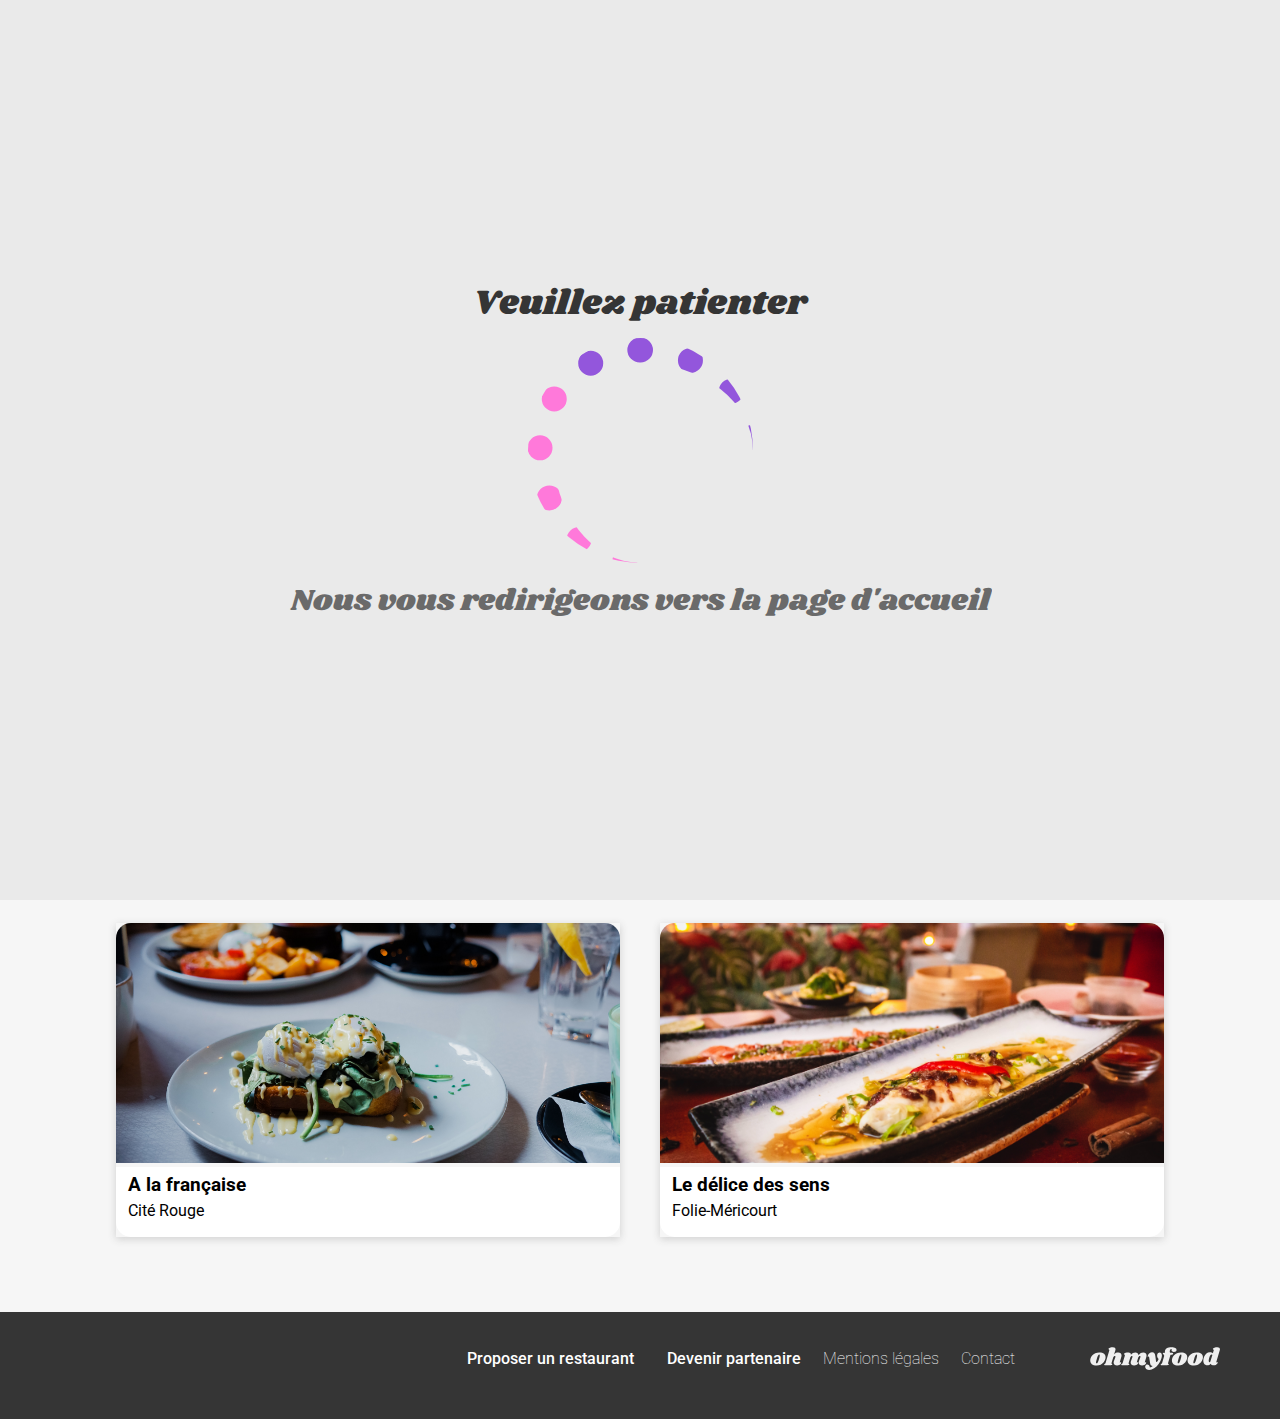
==== commit 12d47cf2: "création du loading" ====
--- a/index.html
+++ b/index.html
@@ -15,6 +15,13 @@
 </head>
 
 <body>
+   <!-- loader page -->
+   <div class="loader__container">
+      <p class="loader__waiting">Veuillez patienter</p>
+      <div class="loader__spinner"></div>
+      <p class="loader__homepage">Nous vous redirigeons vers la page d'accueil</p>
+   </div>
+   <!-- header -->
    <header>
       <div class="logo">
          <img class="logo__img" src="assets/images/logo/ohmyfood.png" alt="Logo Ohmyfood">
@@ -26,16 +33,18 @@
          </form>
       </div>
    </header>
-
+   <!-- main -->
    <main>
-      <div class="hero">
+      <!-- section hero -->
+      <section class="hero">
          <h1 class="hero__title">Réservez le menu qui vous convient</h1>
          <p class="hero__text">Découvrez des restaurants d'exception, sélectionnés par nos soins.</p>
          <a class="btn-action" href="#restaurants">Explorez nos restaurants</a>
-      </div>
+      </section>
+      <!-- section fonctionnement -->
+      <section class="fonctionnement">
+         <h2 class="section-title-1">Fonctionnement</h2>
 
-      <div class="fonctionnement">
-         <h2>Fonctionnement</h2>
          <div class="fonction-btn">
 
             <div class="fonction-btn__btn">
@@ -59,13 +68,14 @@
             </div>
 
          </div>
-      </div>
+      </section>
+      <!-- section restaurants -->
+      <section id="restaurants" class="restaurant">
+         <h2 class="section-title-2">Restaurants</h2>
+         <div class="restaurants-card">
 
-      <div id="restaurants">
-         <h2>Restaurants</h2>
-         <div class="restaurants-card">
-            <a href="restaurants/Page-la-palette-du-goût.html">
-               <article class="restaurant-card__card">
+            <article class="restaurant-card__card">
+               <a href="restaurants/Page-la-palette-du-goût.html">
                   <span class="restaurant-card__badge">Nouveau</span>
                   <img class="restaurant-card__img"
                      src="assets/images/restaurants/jay-wennington-N_Y88TWmGwA-unsplash.jpg" alt="La palette du goût">
@@ -76,10 +86,11 @@
                      </div>
                      <i class="restaurant-card__card-icone fa-regular fa-heart"></i>
                   </div>
-               </article>
-            </a>
-            <a href="restaurants/Page-la-note-enchantée.html">
-               <article class="restaurant-card__card">
+               </a>
+            </article>
+
+            <article class="restaurant-card__card">
+               <a href="restaurants/Page-la-note-enchantée.html">
                   <span class="restaurant-card__badge">Nouveau</span>
                   <img class="restaurant-card__img-la-note"
                      src="assets/images/restaurants/stil-u2Lp8tXIcjw-unsplash.jpg" alt="La note enchantée">
@@ -90,10 +101,11 @@
                      </div>
                      <i class="restaurant-card__card-icone fa-regular fa-heart"></i>
                   </div>
-               </article>
-            </a>
-            <a href="restaurants/Page-A-la-française.html">
-               <article class="restaurant-card__card">
+               </a>
+            </article>
+
+            <article class="restaurant-card__card">
+               <a href="restaurants/Page-A-la-française.html">
                   <img class="restaurant-card__img" src="assets/images/restaurants/toa-heftiba-DQKerTsQwi0-unsplash.jpg"
                      alt="A la française">
                   <div class="restaurant-card__card-content">
@@ -103,10 +115,11 @@
                      </div>
                      <i class="restaurant-card__card-icone fa-regular fa-heart"></i>
                   </div>
-               </article>
-            </a>
-            <a href="restaurants/Page-le-délice-des-sens.html">
-               <article class="restaurant-card__card">
+               </a>
+            </article>
+
+            <article class="restaurant-card__card">
+               <a href="restaurants/Page-le-délice-des-sens.html">
                   <img class="restaurant-card__img"
                      src="assets/images/restaurants/louis-hansel-shotsoflouis-qNBGVyOCY8Q-unsplash.jpg"
                      alt="Le délice des sens">
@@ -117,12 +130,14 @@
                      </div>
                      <i class="restaurant-card__card-icone fa-regular fa-heart"></i>
                   </div>
-               </article>
-            </a>
+               </a>
+            </article>
+
          </div>
-      </div>
+
+      </section>
    </main>
-
+   <!-- footer -->
    <footer>
       <div class="footer">
          <div class="footer-logo">
@@ -133,11 +148,11 @@
             <ul class="menu-footer__list">
                <li class="menu-footer__action">
                   <i class="menu-footer__action-icone fa-solid fa-utensils"></i>
-                  <a class="menu-footer__action-link" href="#">Proposer un restaurant</a>
+                  <a class="menu-footer__action-link-i" href="#">Proposer un restaurant</a>
                </li>
                <li class="menu-footer__action">
                   <i class="menu-footer__action-icone fa-solid fa-handshake-angle"></i>
-                  <a class="menu-footer__action-link" href="#">Devenir partenaire</a>
+                  <a class="menu-footer__action-link-i" href="#">Devenir partenaire</a>
                </li>
                <li class="menu-footer__action">
                   <a class="menu-footer__action-link" href="#">Mentions légales</a>
@@ -149,7 +164,6 @@
          </div>
       </div>
    </footer>
-
 </body>
 
 </html>--- a/assets/css/style.css
+++ b/assets/css/style.css
@@ -1,89 +1,9 @@
-.logo__icone {
-  font-size: 25px;
-  padding-left: 28px;
-  margin-top: 20px;
-  color: #353535;
-}
-
-.menu-page__img {
-  width: 100%;
-  height: 280px;
-}
-
-.menu-page__container {
-  display: flex;
-  flex-direction: column;
-  background-color: #f6f6f6;
-}
-.menu-page__container .menu-page__container-title {
-  display: flex;
-  flex-direction: row;
-  gap: 45px;
-}
-.menu-page__container .menu-page__restaurant-title {
-  font-family: "Shrikhand", sans-serif;
-  font-weight: 400;
-  padding-left: 15px;
-}
-.menu-page__container .menu-page__icone {
-  padding-top: 20px;
-  font-size: 25px;
-  color: #353535;
-  transition: 400ms;
-}
-.menu-page__container .menu-page__icone:hover {
-  color: #9356dc;
-}
-
-.section-menu {
-  display: flex;
-  flex-direction: column;
-  padding-bottom: 25px;
-}
-.section-menu .section-menu__title {
-  font-size: 15px;
-  font-weight: lighter;
-  margin-left: 15px;
-  color: #353535;
-}
-
-.menu-card {
-  display: flex;
-  flex-direction: row;
-  background-color: white;
-  box-sizing: border-box;
-  border-radius: 20px;
-  box-shadow: 0px 5px 10px rgba(53, 53, 53, 0.5);
-  margin: 10px;
-}
-.menu-card .menu-card__text {
-  display: flex;
-  flex-direction: column;
-  padding-left: 15px;
-}
-.menu-card .menu-card__title {
-  font-size: 16px;
-  font-weight: 600;
-  margin-bottom: 0px;
-}
-.menu-card .menu-card__description {
-  font-size: 14px;
-  margin-top: 8px;
-}
-.menu-card .menu-card__price {
-  position: absolute;
-  right: 25px;
-  padding-top: 38px;
-  font-size: 16px;
-  font-weight: bolder;
-}
-
 .btn-action {
   display: flex;
   align-items: center;
   justify-content: center;
   border-radius: 25px;
-  box-shadow: 0px 5px 10px rgba(53, 53, 53, 0.5);
+  box-shadow: 0px 2px 8px rgba(53, 53, 53, 0.2);
   background: linear-gradient(#ff79da, #9356dc);
   transition: all;
   margin-left: 60px;
@@ -94,28 +14,31 @@
   border: none;
   color: white;
   font-size: 14px;
+  margin-right: 55px;
 }
 .btn-action:hover {
   filter: brightness(1.1);
-  box-shadow: 0px 5px 10px rgba(53, 53, 53, 0);
-}
-
-.fonction-btn {
-  display: flex;
-  flex-direction: column;
-  gap: 20px;
-  padding-bottom: 65px;
-}
-.fonction-btn .fonction-btn__btn-text {
-  width: 300px;
+}
+
+.fonction-btn__btn {
+  display: flex;
+  flex-direction: row;
+  justify-content: center;
+  align-items: center;
+  width: 100%;
+}
+
+.fonction-btn__btn-text {
+  width: 90%;
   height: 80px;
   border-radius: 28px;
-  box-shadow: 0px 5px 10px rgba(53, 53, 53, 0.5);
   font-size: 16px;
   font-weight: 700;
   border: none;
-}
-.fonction-btn .fonction-btn__btn-number {
+  box-shadow: 0px 2px 8px rgba(53, 53, 53, 0.2);
+}
+
+.fonction-btn__btn-number {
   width: 22px;
   height: 22px;
   border-radius: 50px;
@@ -125,35 +48,364 @@
   position: relative;
   left: 15px;
 }
-.fonction-btn .fonction-btn__btn-icone {
+
+.fonction-btn__btn-icone {
   width: 50px;
   color: #353535;
 }
 
+@keyframes fade-out {
+  0% {
+    opacity: 0;
+    width: 100vw;
+  }
+  100% {
+    width: 0;
+    opacity: 0;
+  }
+}
+@keyframes hide {
+  0% {
+    opacity: 1;
+  }
+  100% {
+    opacity: 1;
+  }
+}
+@keyframes blink {
+  0% {
+    opacity: 1;
+  }
+  50% {
+    opacity: 0;
+  }
+  100% {
+    opacity: 1;
+  }
+}
+@keyframes spin {
+  0% {
+    transform: rotate(0deg);
+  }
+  100% {
+    transform: rotate(360deg);
+  }
+}
+@keyframes scroll-card {
+  0% {
+    transform: translateX(20px);
+    opacity: 0;
+  }
+  100% {
+    opacity: 1;
+    transform: translateX(0);
+  }
+}
+* {
+  margin: 0;
+  padding: 0;
+  font-family: "Roboto", sans-serif;
+}
+
+.restaurant {
+  position: relative;
+  width: 100%;
+  box-sizing: border-box;
+  display: flex;
+  flex-direction: column;
+  align-items: center;
+}
+
+a {
+  text-decoration: none;
+}
+
+.menu-logo {
+  display: flex;
+  flex-direction: row;
+  height: 80px;
+}
+.menu-logo .menu-logo__img {
+  width: 162px;
+  margin: auto;
+}
+.menu-logo .menu-logo__icone {
+  padding-top: 15px;
+  font-size: 25px;
+  padding-left: 28px;
+  margin-top: 15px;
+  color: #353535;
+}
+
+.restaurant-img {
+  display: flex;
+  width: 100%;
+}
+
+.menu-page__img {
+  position: relative;
+  width: 100%;
+  height: 275px;
+  -o-object-fit: cover;
+     object-fit: cover;
+  align-self: stretch;
+}
+
+.menu-page__container {
+  width: 100%;
+  display: flex;
+  flex-direction: column;
+  align-items: center;
+  background-color: #f6f6f6;
+  border-top-left-radius: 25px;
+  border-top-right-radius: 25px;
+  position: relative;
+  margin-top: -25px;
+}
+.menu-page__container .menu-page__container-title {
+  display: flex;
+  flex-direction: row;
+  justify-content: space-between;
+  gap: 45px;
+}
+.menu-page__container .menu-page__restaurant-title {
+  font-family: "Shrikhand", sans-serif;
+  font-size: 22px;
+  font-weight: 400;
+  padding-top: 35px;
+  padding-bottom: 40px;
+}
+.menu-page__container .menu-page__icone {
+  padding-top: 36px;
+  font-size: 25px;
+  color: #353535;
+  transition: 400ms;
+}
+.menu-page__container .menu-page__icone:hover {
+  color: #9356dc;
+}
+
+.section-menu {
+  display: flex;
+  flex-direction: column;
+  padding-bottom: 25px;
+  width: 100%;
+}
+.section-menu .section-menu__title {
+  font-size: 15px;
+  font-weight: lighter;
+  margin-left: 15px;
+  color: #353535;
+}
+
+.menu-card {
+  display: flex;
+  flex-direction: row;
+  justify-content: space-between;
+  background-color: white;
+  box-sizing: border-box;
+  border-radius: 20px;
+  margin: 10px;
+  height: 70px;
+  box-shadow: 0px 2px 8px rgba(53, 53, 53, 0.2);
+  transform: translateX(30px);
+  animation: scroll-card 3s forwards;
+  animation-duration: 4s;
+  animation-timing-function: ease;
+  animation-delay: 0s;
+  animation-iteration-count: 1;
+  animation-direction: normal;
+  animation-fill-mode: forwards;
+  animation-play-state: running;
+  animation-name: scroll-card;
+  animation-timeline: auto;
+  animation-range-start: normal;
+  animation-range-end: normal;
+}
+.menu-card .menu-card__text {
+  display: flex;
+  flex-direction: column;
+  padding-left: 15px;
+  padding-top: 12px;
+}
+.menu-card .menu-card__title {
+  font-size: 16px;
+  font-weight: 600;
+  margin-bottom: 0px;
+}
+.menu-card .menu-card__description {
+  font-size: 14px;
+  margin-top: 8px;
+}
+.menu-card .menu-card__price {
+  padding-top: 38px;
+  padding-right: 25px;
+  font-size: 16px;
+  font-weight: bolder;
+}
+
+.footer {
+  background-color: #353535;
+  padding-bottom: 30px;
+}
+
+.footer-logo__img {
+  filter: invert(1);
+  color: white;
+  width: 130px;
+  padding-top: 25px;
+  padding-left: 25px;
+}
+
+ul {
+  padding-left: 25px;
+}
+
+li {
+  list-style: none;
+}
+
+.menu-footer__list {
+  display: flex;
+  flex-direction: column;
+  gap: 7px;
+}
+.menu-footer__list .menu-footer__action {
+  color: white;
+  display: flex;
+  flex-direction: row;
+  gap: 11px;
+}
+.menu-footer__list .menu-footer__action-icone {
+  color: white;
+}
+.menu-footer__list .menu-footer__action-link {
+  color: white;
+}
+
+@media (min-width: 1024px) {
+  .section-menu {
+    width: 65%;
+  }
+  .menu-page__container {
+    max-width: 1050px;
+    width: 100%;
+  }
+  .menu-logo__img {
+    width: 40%;
+    margin: auto;
+  }
+  .footer {
+    display: flex;
+    flex-direction: row-reverse;
+  }
+  .footer-logo__img {
+    padding-top: 35px;
+    padding-right: 60px;
+  }
+  .menu-footer {
+    padding-top: 37px;
+    padding-right: 35px;
+  }
+  .menu-footer__list {
+    flex-direction: row;
+  }
+  li {
+    padding-right: 15px;
+  }
+}
+.btn-action {
+  display: flex;
+  align-items: center;
+  justify-content: center;
+  border-radius: 25px;
+  box-shadow: 0px 2px 8px rgba(53, 53, 53, 0.2);
+  background: linear-gradient(#ff79da, #9356dc);
+  transition: all;
+  margin-left: 60px;
+  margin-bottom: 58px;
+  width: 200px;
+  height: 50px;
+  padding: 0px 15px;
+  border: none;
+  color: white;
+  font-size: 14px;
+  margin-right: 55px;
+}
+.btn-action:hover {
+  filter: brightness(1.1);
+}
+
+.fonction-btn__btn {
+  display: flex;
+  flex-direction: row;
+  justify-content: center;
+  align-items: center;
+  width: 100%;
+}
+
+.fonction-btn__btn-text {
+  width: 90%;
+  height: 80px;
+  border-radius: 28px;
+  font-size: 16px;
+  font-weight: 700;
+  border: none;
+  box-shadow: 0px 2px 8px rgba(53, 53, 53, 0.2);
+}
+
+.fonction-btn__btn-number {
+  width: 22px;
+  height: 22px;
+  border-radius: 50px;
+  border: none;
+  background-color: #9356dc;
+  color: white;
+  position: relative;
+  left: 15px;
+}
+
+.fonction-btn__btn-icone {
+  width: 50px;
+  color: #353535;
+}
+
+.restaurants-card {
+  display: flex;
+  flex-direction: column;
+  justify-content: center;
+  align-items: center;
+  width: 100%;
+}
+
 .restaurant-card__card {
   margin-bottom: 20px;
   display: flex;
   flex-direction: column;
-  align-items: center;
+  width: 90%;
+  box-shadow: 0px 2px 8px rgba(53, 53, 53, 0.2);
 }
 .restaurant-card__card .restaurant-card__img {
-  width: 90%;
-  border-top-left-radius: 15px;
-  border-top-right-radius: 15px;
-}
-.restaurant-card__card .restaurant-card__img-la-note {
-  width: 90%;
+  width: 100%;
   height: 240px;
   -o-object-fit: cover;
      object-fit: cover;
   border-top-left-radius: 15px;
   border-top-right-radius: 15px;
 }
+.restaurant-card__card .restaurant-card__img-la-note {
+  width: 100%;
+  height: 240px;
+  -o-object-fit: cover;
+     object-fit: cover;
+  border-top-left-radius: 15px;
+  border-top-right-radius: 15px;
+}
 .restaurant-card__card .restaurant-card__badge {
   color: #008766;
   background-color: #99e2d0;
   position: absolute;
-  right: 35px;
+  right: 30px;
   margin-top: 15px;
   display: flex;
   align-items: center;
@@ -164,7 +416,8 @@
   font-weight: 600;
 }
 .restaurant-card__card .restaurant-card__card-content {
-  width: 90%;
+  width: 100%;
+  height: 70px;
   display: flex;
   flex-direction: row;
   justify-content: space-between;
@@ -176,6 +429,7 @@
   color: black;
   margin-bottom: 5px;
   margin-left: 12px;
+  margin-top: 7px;
 }
 .restaurant-card__card .restaurant-card__card-subtitle {
   color: black;
@@ -193,62 +447,171 @@
   color: #9356dc;
 }
 
+@media (min-width: 1024px) {
+  .restaurant-card__card {
+    width: 48%;
+  }
+}
+@keyframes fade-out {
+  0% {
+    opacity: 0;
+    width: 100vw;
+  }
+  100% {
+    width: 0;
+    opacity: 0;
+  }
+}
+@keyframes hide {
+  0% {
+    opacity: 1;
+  }
+  100% {
+    opacity: 1;
+  }
+}
+@keyframes blink {
+  0% {
+    opacity: 1;
+  }
+  50% {
+    opacity: 0;
+  }
+  100% {
+    opacity: 1;
+  }
+}
+@keyframes spin {
+  0% {
+    transform: rotate(0deg);
+  }
+  100% {
+    transform: rotate(360deg);
+  }
+}
+@keyframes scroll-card {
+  0% {
+    transform: translateX(20px);
+    opacity: 0;
+  }
+  100% {
+    opacity: 1;
+    transform: translateX(0);
+  }
+}
 * {
   font-family: "Roboto", sans-serif;
 }
 
-@media (max-width: 768px) {
-  body {
-    margin: 0%;
-  }
-  .logo {
-    display: flex;
-    flex-direction: row;
-    margin-bottom: 15px;
-  }
-  .logo .logo__img {
-    width: 40%;
-    display: block;
-    margin: auto;
-    padding-top: 25px;
-  }
-  .location {
-    width: 100%;
-    height: 50px;
-    display: flex;
-    justify-content: center;
-    flex-direction: row;
-    background-color: #eaeaea;
-  }
-  .location .location__icone {
-    height: 55px;
-    width: 40px;
-    padding-left: 100px;
-    text-align: center;
-    display: flex;
-    align-items: center;
-    justify-content: center;
-  }
-  .location .location__local-research {
-    background-color: #eaeaea;
-    border: none;
-    outline: none;
-  }
-  form {
-    display: flex;
-    flex-direction: row;
-  }
-  h1 {
-    font-size: 24px;
-  }
-  h2 {
-    padding-left: 20px;
-  }
-}
+body {
+  margin: 0;
+}
+
+a {
+  text-decoration: none;
+}
+
+.loader__container {
+  position: absolute;
+  display: flex;
+  flex-wrap: wrap;
+  flex-direction: column;
+  justify-content: center;
+  align-items: center;
+  height: 100vh;
+  width: 100vw;
+  position: fixed;
+  background-color: #eaeaea;
+  opacity: 1;
+  z-index: 4;
+  animation: fade-out 1s forwards;
+  animation-delay: 3s;
+}
+
+.loader__spinner {
+  border-top: 25px dotted #9356dc;
+  border-left: 25px dotted #ff79da;
+  width: 200px;
+  height: 200px;
+  border-radius: 50%;
+  margin: auto;
+  position: absolute;
+  top: 0;
+  left: 0;
+  right: 0;
+  bottom: 0;
+  animation: spin 2s linear infinite;
+}
+
+.loader__waiting {
+  margin-bottom: 100px;
+  color: #353535;
+  font-family: "shrikhand", sans-serif;
+  font-size: 35px;
+  animation: blink 3s infinite;
+  text-align: center;
+}
+
+.loader__homepage {
+  font-family: "shrikhand", sans-serif;
+  font-size: 30px;
+  color: #353535;
+  opacity: 0.7;
+  margin-top: 150px;
+  font-weight: 150;
+  animation: blink 3.5s infinite;
+  text-align: center;
+}
+
+.logo {
+  display: flex;
+  flex-direction: row;
+  margin-bottom: 15px;
+}
+.logo .logo__img {
+  width: 162px;
+  display: block;
+  margin: auto;
+  padding-top: 25px;
+}
+
+.location {
+  width: 100%;
+  height: 50px;
+  display: flex;
+  justify-content: center;
+  flex-direction: row;
+  background-color: #eaeaea;
+}
+.location .location__icone {
+  height: 55px;
+  width: 40px;
+  padding-left: 100px;
+  text-align: center;
+  display: flex;
+  align-items: center;
+  justify-content: center;
+}
+.location .location__local-research {
+  background-color: #eaeaea;
+  border: none;
+  outline: none;
+}
+
+form {
+  display: flex;
+  flex-direction: row;
+}
+
+h1 {
+  font-size: 24px;
+}
+
 .hero {
   display: flex;
   flex-direction: column;
   justify-content: center;
+  align-items: center;
   padding-top: 15px;
   background-color: #f6f6f6;
 }
@@ -256,6 +619,7 @@
   text-align: center;
   width: 75%;
   margin-left: 35px;
+  margin-bottom: 10px;
 }
 .hero .hero__text {
   font-size: 18px;
@@ -266,17 +630,27 @@
 }
 
 .fonctionnement {
+  display: flex;
+  flex-direction: column;
+  justify-content: center;
+  align-items: center;
   padding-top: 20px;
-}
-
-#restaurants {
+  padding-bottom: 65px;
+}
+
+.fonction-btn {
+  width: 100%;
+  display: flex;
+  flex-direction: column;
+  justify-content: center;
+  align-items: center;
+  gap: 20px;
+}
+
+.restaurant {
+  width: 100%;
   background-color: #f6f6f6;
-  padding-top: 20px;
   padding-bottom: 55px;
-}
-
-a {
-  text-decoration: none;
 }
 
 .footer {
@@ -284,6 +658,10 @@
   padding-bottom: 30px;
 }
 
+.footer-logo {
+  padding-bottom: 15px;
+}
+
 .footer-logo__img {
   filter: invert(1);
   color: white;
@@ -314,6 +692,51 @@
 .menu-footer__list .menu-footer__action-icone {
   color: white;
 }
+.menu-footer__list .menu-footer__action-link-i {
+  color: white;
+  font-weight: 500;
+}
 .menu-footer__list .menu-footer__action-link {
   color: white;
+  font-weight: 100;
+}
+
+@media (min-width: 1024px) {
+  .fonction-btn {
+    display: flex;
+    flex-direction: row;
+    max-width: 1050px;
+    width: 100%;
+    gap: 0;
+  }
+  .restaurants-card {
+    display: flex;
+    flex-direction: row;
+    justify-content: center;
+    flex-wrap: wrap;
+    gap: 40px;
+    max-width: 1050px;
+    width: 100%;
+  }
+  article {
+    width: 48%;
+  }
+  .footer {
+    display: flex;
+    flex-direction: row-reverse;
+  }
+  .footer-logo__img {
+    padding-top: 35px;
+    padding-right: 60px;
+  }
+  .menu-footer {
+    padding-top: 37px;
+    padding-right: 35px;
+  }
+  .menu-footer__list {
+    flex-direction: row;
+  }
+  li {
+    padding-right: 15px;
+  }
 }/*# sourceMappingURL=style.css.map */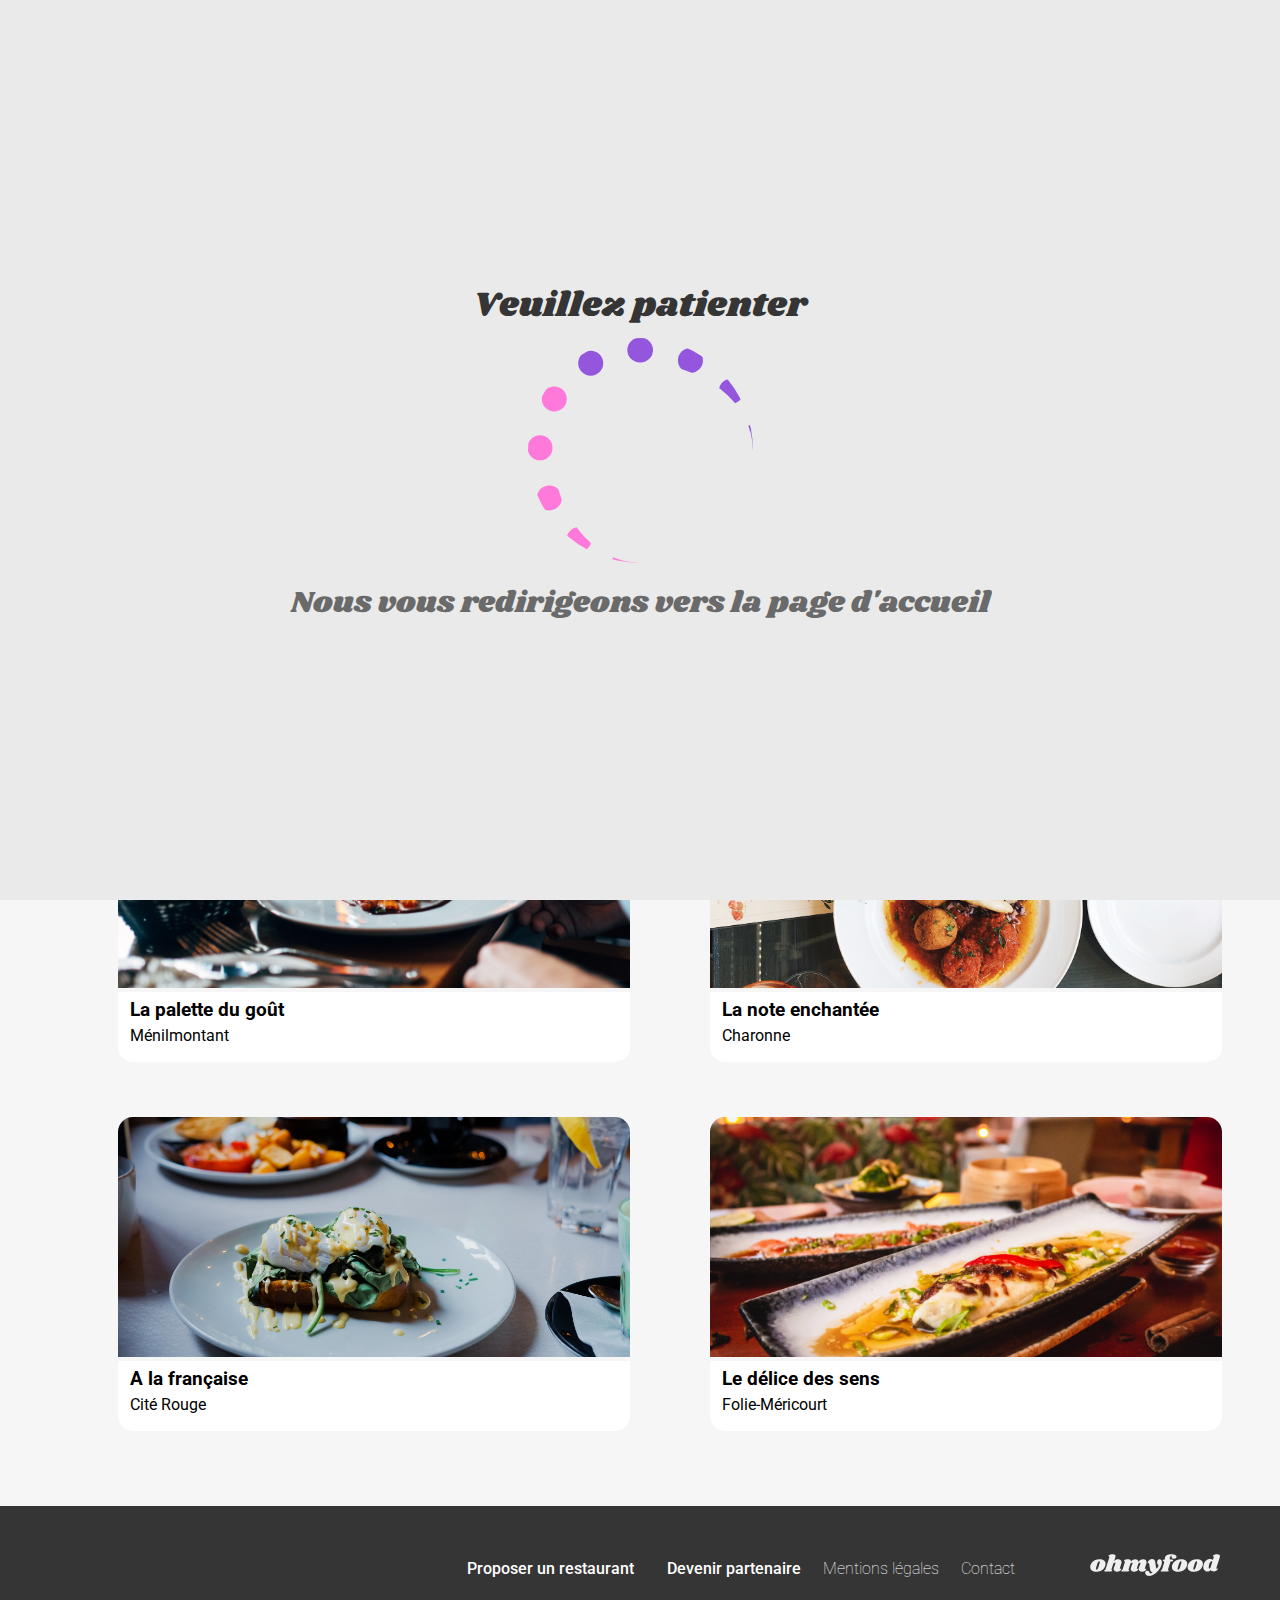
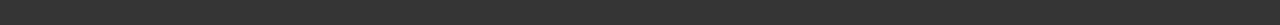
==== commit 145bff0b: "animation des cartes menu restaurant" ====
--- a/index.html
+++ b/index.html
@@ -43,7 +43,7 @@
       </section>
       <!-- section fonctionnement -->
       <section class="fonctionnement">
-         <h2 class="section-title-1">Fonctionnement</h2>
+         <h2 class="section-fonctionnement-title">Fonctionnement</h2>
 
          <div class="fonction-btn">
 
@@ -71,7 +71,7 @@
       </section>
       <!-- section restaurants -->
       <section id="restaurants" class="restaurant">
-         <h2 class="section-title-2">Restaurants</h2>
+         <h2 class="section-restaurant-title">Restaurants</h2>
          <div class="restaurants-card">
 
             <article class="restaurant-card__card">
--- a/assets/css/style.css
+++ b/assets/css/style.css
@@ -54,338 +54,20 @@
   color: #353535;
 }
 
-@keyframes fade-out {
-  0% {
-    opacity: 0;
-    width: 100vw;
-  }
-  100% {
-    width: 0;
-    opacity: 0;
-  }
-}
-@keyframes hide {
-  0% {
-    opacity: 1;
-  }
-  100% {
-    opacity: 1;
-  }
-}
-@keyframes blink {
-  0% {
-    opacity: 1;
-  }
-  50% {
-    opacity: 0;
-  }
-  100% {
-    opacity: 1;
-  }
-}
-@keyframes spin {
-  0% {
-    transform: rotate(0deg);
-  }
-  100% {
-    transform: rotate(360deg);
-  }
-}
-@keyframes scroll-card {
-  0% {
-    transform: translateX(20px);
-    opacity: 0;
-  }
-  100% {
-    opacity: 1;
-    transform: translateX(0);
-  }
-}
-* {
-  margin: 0;
-  padding: 0;
-  font-family: "Roboto", sans-serif;
-}
-
-.restaurant {
+@media (min-width: 1024px) {
+  .fonction-btn__btn {
+    width: 30%;
+  }
+}
+.restaurant-card__card {
   position: relative;
-  width: 100%;
-  box-sizing: border-box;
-  display: flex;
-  flex-direction: column;
-  align-items: center;
-}
-
-a {
-  text-decoration: none;
-}
-
-.menu-logo {
-  display: flex;
-  flex-direction: row;
-  height: 80px;
-}
-.menu-logo .menu-logo__img {
-  width: 162px;
-  margin: auto;
-}
-.menu-logo .menu-logo__icone {
-  padding-top: 15px;
-  font-size: 25px;
-  padding-left: 28px;
-  margin-top: 15px;
-  color: #353535;
-}
-
-.restaurant-img {
-  display: flex;
-  width: 100%;
-}
-
-.menu-page__img {
-  position: relative;
-  width: 100%;
-  height: 275px;
-  -o-object-fit: cover;
-     object-fit: cover;
-  align-self: stretch;
-}
-
-.menu-page__container {
-  width: 100%;
-  display: flex;
-  flex-direction: column;
-  align-items: center;
-  background-color: #f6f6f6;
-  border-top-left-radius: 25px;
-  border-top-right-radius: 25px;
-  position: relative;
-  margin-top: -25px;
-}
-.menu-page__container .menu-page__container-title {
-  display: flex;
-  flex-direction: row;
-  justify-content: space-between;
-  gap: 45px;
-}
-.menu-page__container .menu-page__restaurant-title {
-  font-family: "Shrikhand", sans-serif;
-  font-size: 22px;
-  font-weight: 400;
-  padding-top: 35px;
-  padding-bottom: 40px;
-}
-.menu-page__container .menu-page__icone {
-  padding-top: 36px;
-  font-size: 25px;
-  color: #353535;
-  transition: 400ms;
-}
-.menu-page__container .menu-page__icone:hover {
-  color: #9356dc;
-}
-
-.section-menu {
-  display: flex;
-  flex-direction: column;
-  padding-bottom: 25px;
-  width: 100%;
-}
-.section-menu .section-menu__title {
-  font-size: 15px;
-  font-weight: lighter;
-  margin-left: 15px;
-  color: #353535;
-}
-
-.menu-card {
-  display: flex;
-  flex-direction: row;
-  justify-content: space-between;
-  background-color: white;
-  box-sizing: border-box;
-  border-radius: 20px;
-  margin: 10px;
-  height: 70px;
-  box-shadow: 0px 2px 8px rgba(53, 53, 53, 0.2);
-  transform: translateX(30px);
-  animation: scroll-card 3s forwards;
-  animation-duration: 4s;
-  animation-timing-function: ease;
-  animation-delay: 0s;
-  animation-iteration-count: 1;
-  animation-direction: normal;
-  animation-fill-mode: forwards;
-  animation-play-state: running;
-  animation-name: scroll-card;
-  animation-timeline: auto;
-  animation-range-start: normal;
-  animation-range-end: normal;
-}
-.menu-card .menu-card__text {
-  display: flex;
-  flex-direction: column;
-  padding-left: 15px;
-  padding-top: 12px;
-}
-.menu-card .menu-card__title {
-  font-size: 16px;
-  font-weight: 600;
-  margin-bottom: 0px;
-}
-.menu-card .menu-card__description {
-  font-size: 14px;
-  margin-top: 8px;
-}
-.menu-card .menu-card__price {
-  padding-top: 38px;
-  padding-right: 25px;
-  font-size: 16px;
-  font-weight: bolder;
-}
-
-.footer {
-  background-color: #353535;
-  padding-bottom: 30px;
-}
-
-.footer-logo__img {
-  filter: invert(1);
-  color: white;
-  width: 130px;
-  padding-top: 25px;
-  padding-left: 25px;
-}
-
-ul {
-  padding-left: 25px;
-}
-
-li {
-  list-style: none;
-}
-
-.menu-footer__list {
-  display: flex;
-  flex-direction: column;
-  gap: 7px;
-}
-.menu-footer__list .menu-footer__action {
-  color: white;
-  display: flex;
-  flex-direction: row;
-  gap: 11px;
-}
-.menu-footer__list .menu-footer__action-icone {
-  color: white;
-}
-.menu-footer__list .menu-footer__action-link {
-  color: white;
-}
-
-@media (min-width: 1024px) {
-  .section-menu {
-    width: 65%;
-  }
-  .menu-page__container {
-    max-width: 1050px;
-    width: 100%;
-  }
-  .menu-logo__img {
-    width: 40%;
-    margin: auto;
-  }
-  .footer {
-    display: flex;
-    flex-direction: row-reverse;
-  }
-  .footer-logo__img {
-    padding-top: 35px;
-    padding-right: 60px;
-  }
-  .menu-footer {
-    padding-top: 37px;
-    padding-right: 35px;
-  }
-  .menu-footer__list {
-    flex-direction: row;
-  }
-  li {
-    padding-right: 15px;
-  }
-}
-.btn-action {
-  display: flex;
-  align-items: center;
-  justify-content: center;
-  border-radius: 25px;
-  box-shadow: 0px 2px 8px rgba(53, 53, 53, 0.2);
-  background: linear-gradient(#ff79da, #9356dc);
-  transition: all;
-  margin-left: 60px;
-  margin-bottom: 58px;
-  width: 200px;
-  height: 50px;
-  padding: 0px 15px;
-  border: none;
-  color: white;
-  font-size: 14px;
-  margin-right: 55px;
-}
-.btn-action:hover {
-  filter: brightness(1.1);
-}
-
-.fonction-btn__btn {
-  display: flex;
-  flex-direction: row;
-  justify-content: center;
-  align-items: center;
-  width: 100%;
-}
-
-.fonction-btn__btn-text {
-  width: 90%;
-  height: 80px;
-  border-radius: 28px;
-  font-size: 16px;
-  font-weight: 700;
-  border: none;
-  box-shadow: 0px 2px 8px rgba(53, 53, 53, 0.2);
-}
-
-.fonction-btn__btn-number {
-  width: 22px;
-  height: 22px;
-  border-radius: 50px;
-  border: none;
-  background-color: #9356dc;
-  color: white;
-  position: relative;
-  left: 15px;
-}
-
-.fonction-btn__btn-icone {
-  width: 50px;
-  color: #353535;
-}
-
-.restaurants-card {
-  display: flex;
-  flex-direction: column;
-  justify-content: center;
-  align-items: center;
-  width: 100%;
-}
-
-.restaurant-card__card {
   margin-bottom: 20px;
   display: flex;
   flex-direction: column;
-  width: 90%;
-  box-shadow: 0px 2px 8px rgba(53, 53, 53, 0.2);
-}
-.restaurant-card__card .restaurant-card__img {
+  width: 100%;
+}
+
+.restaurant-card__img {
   width: 100%;
   height: 240px;
   -o-object-fit: cover;
@@ -393,7 +75,8 @@
   border-top-left-radius: 15px;
   border-top-right-radius: 15px;
 }
-.restaurant-card__card .restaurant-card__img-la-note {
+
+.restaurant-card__img-la-note {
   width: 100%;
   height: 240px;
   -o-object-fit: cover;
@@ -401,12 +84,13 @@
   border-top-left-radius: 15px;
   border-top-right-radius: 15px;
 }
-.restaurant-card__card .restaurant-card__badge {
+
+.restaurant-card__badge {
   color: #008766;
   background-color: #99e2d0;
   position: absolute;
-  right: 30px;
-  margin-top: 15px;
+  right: 35px;
+  top: 15px;
   display: flex;
   align-items: center;
   justify-content: center;
@@ -415,7 +99,8 @@
   font-size: 14px;
   font-weight: 600;
 }
-.restaurant-card__card .restaurant-card__card-content {
+
+.restaurant-card__card-content {
   width: 100%;
   height: 70px;
   display: flex;
@@ -425,31 +110,34 @@
   border-bottom-left-radius: 15px;
   border-bottom-right-radius: 15px;
 }
-.restaurant-card__card .restaurant-card__card-title {
+
+.restaurant-card__card-title {
   color: black;
   margin-bottom: 5px;
   margin-left: 12px;
   margin-top: 7px;
 }
-.restaurant-card__card .restaurant-card__card-subtitle {
+
+.restaurant-card__card-subtitle {
   color: black;
   margin-top: 5px;
   margin-left: 12px;
 }
-.restaurant-card__card .restaurant-card__card-icone {
+
+.restaurant-card__card-icone {
   color: black;
   transition: 400ms;
   font-size: 22px;
   margin-right: 20px;
   margin-top: 30px;
 }
-.restaurant-card__card .restaurant-card__card-icone:hover {
+.restaurant-card__card-icone:hover {
   color: #9356dc;
 }
 
 @media (min-width: 1024px) {
   .restaurant-card__card {
-    width: 48%;
+    width: 40%;
   }
 }
 @keyframes fade-out {
@@ -629,13 +317,20 @@
   margin-bottom: 28px;
 }
 
+.section-fonctionnement-title {
+  padding-top: 10px;
+  padding-left: 15px;
+  padding-bottom: 20px;
+}
+
 .fonctionnement {
   display: flex;
   flex-direction: column;
   justify-content: center;
-  align-items: center;
   padding-top: 20px;
   padding-bottom: 65px;
+  padding-right: 25px;
+  padding-left: 20px;
 }
 
 .fonction-btn {
@@ -651,6 +346,21 @@
   width: 100%;
   background-color: #f6f6f6;
   padding-bottom: 55px;
+}
+
+.section-restaurant-title {
+  padding-top: 25px;
+  padding-left: 20px;
+  padding-bottom: 20px;
+}
+
+.restaurants-card {
+  display: flex;
+  flex-direction: column;
+  justify-content: center;
+  padding-left: 25px;
+  padding-right: 25px;
+  width: 100%;
 }
 
 .footer {
@@ -702,31 +412,40 @@
 }
 
 @media (min-width: 1024px) {
+  .section-fonctionnement-title {
+    padding-left: 100px;
+    padding-top: 20px;
+  }
   .fonction-btn {
     display: flex;
     flex-direction: row;
-    max-width: 1050px;
     width: 100%;
     gap: 0;
+    padding-left: 15px;
+    padding-right: 70px;
+  }
+  .section-restaurant-title {
+    padding-left: 130px;
   }
   .restaurants-card {
     display: flex;
     flex-direction: row;
     justify-content: center;
     flex-wrap: wrap;
-    gap: 40px;
-    max-width: 1050px;
+    gap: 35px 80px;
     width: 100%;
+    padding-left: 30px;
+    padding-right: 40px;
   }
   article {
-    width: 48%;
+    width: 40%;
   }
   .footer {
     display: flex;
     flex-direction: row-reverse;
   }
   .footer-logo__img {
-    padding-top: 35px;
+    padding-top: 48px;
     padding-right: 60px;
   }
   .menu-footer {
